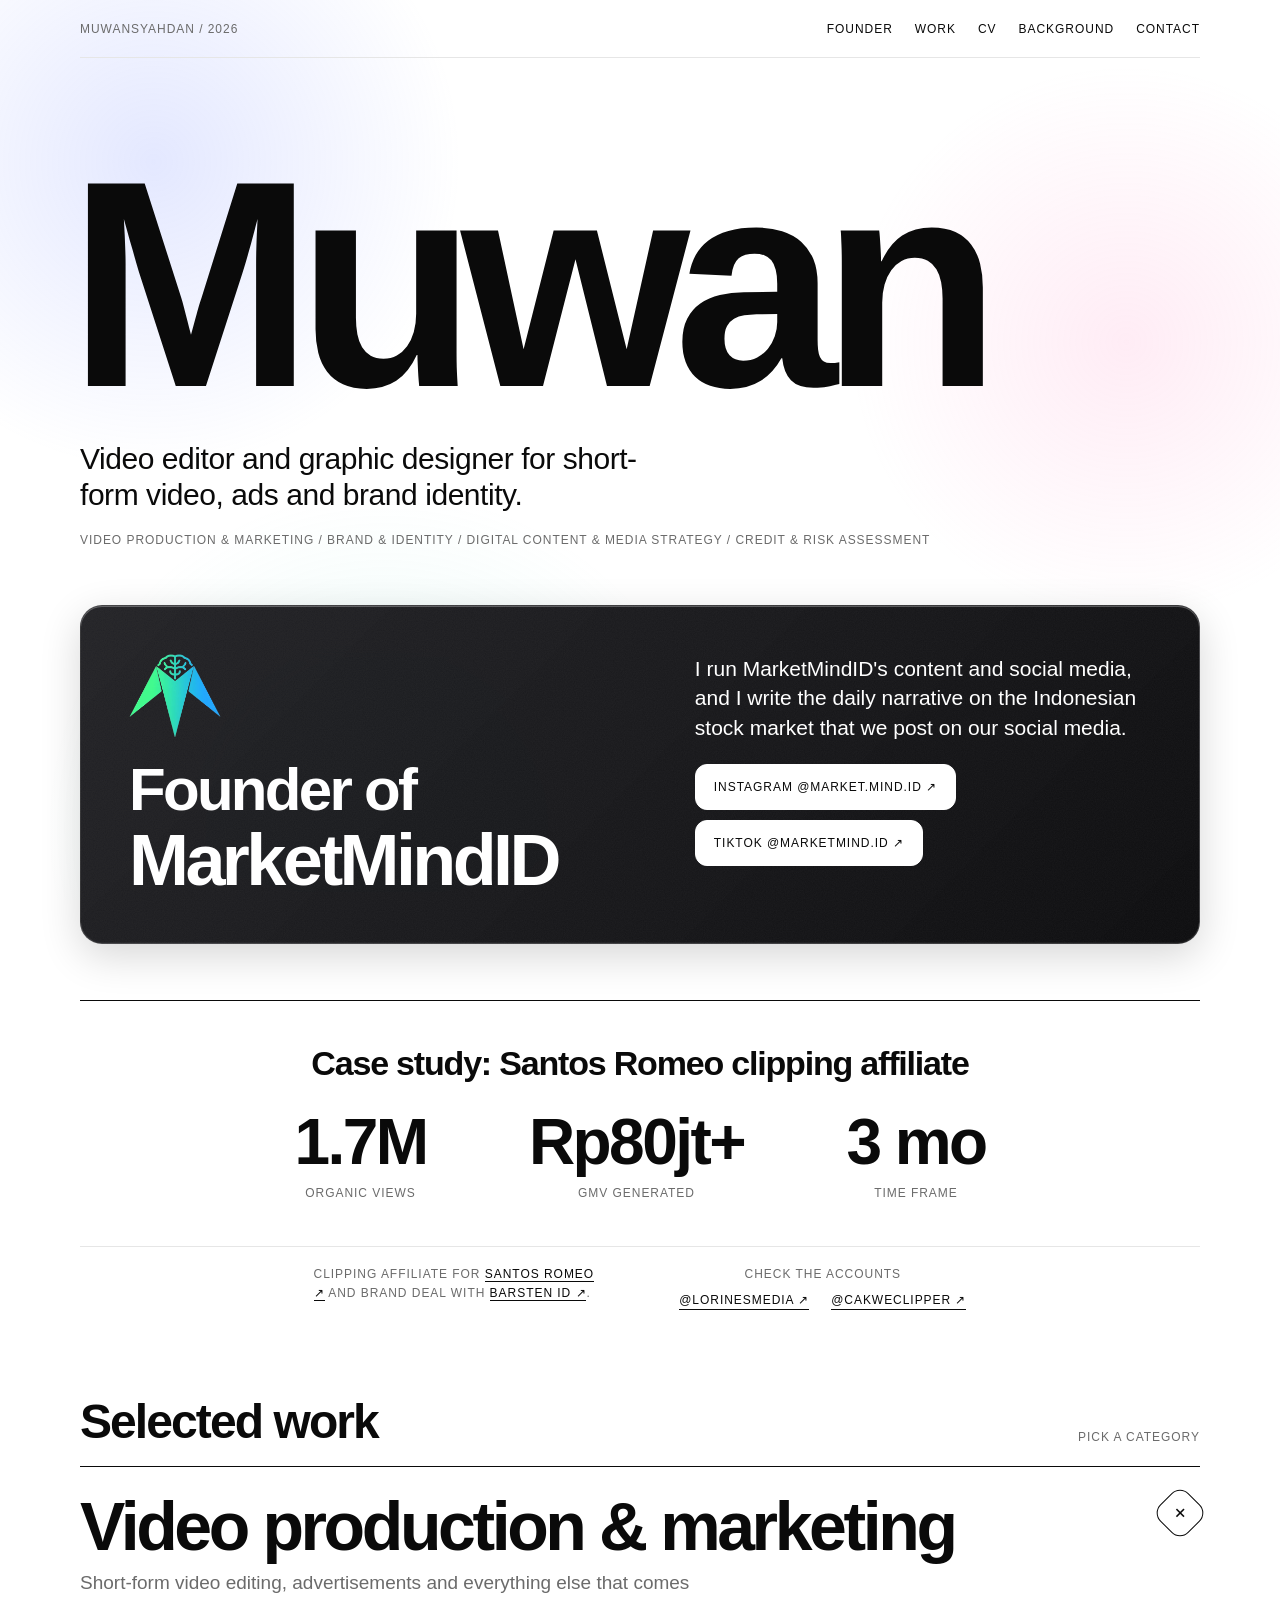
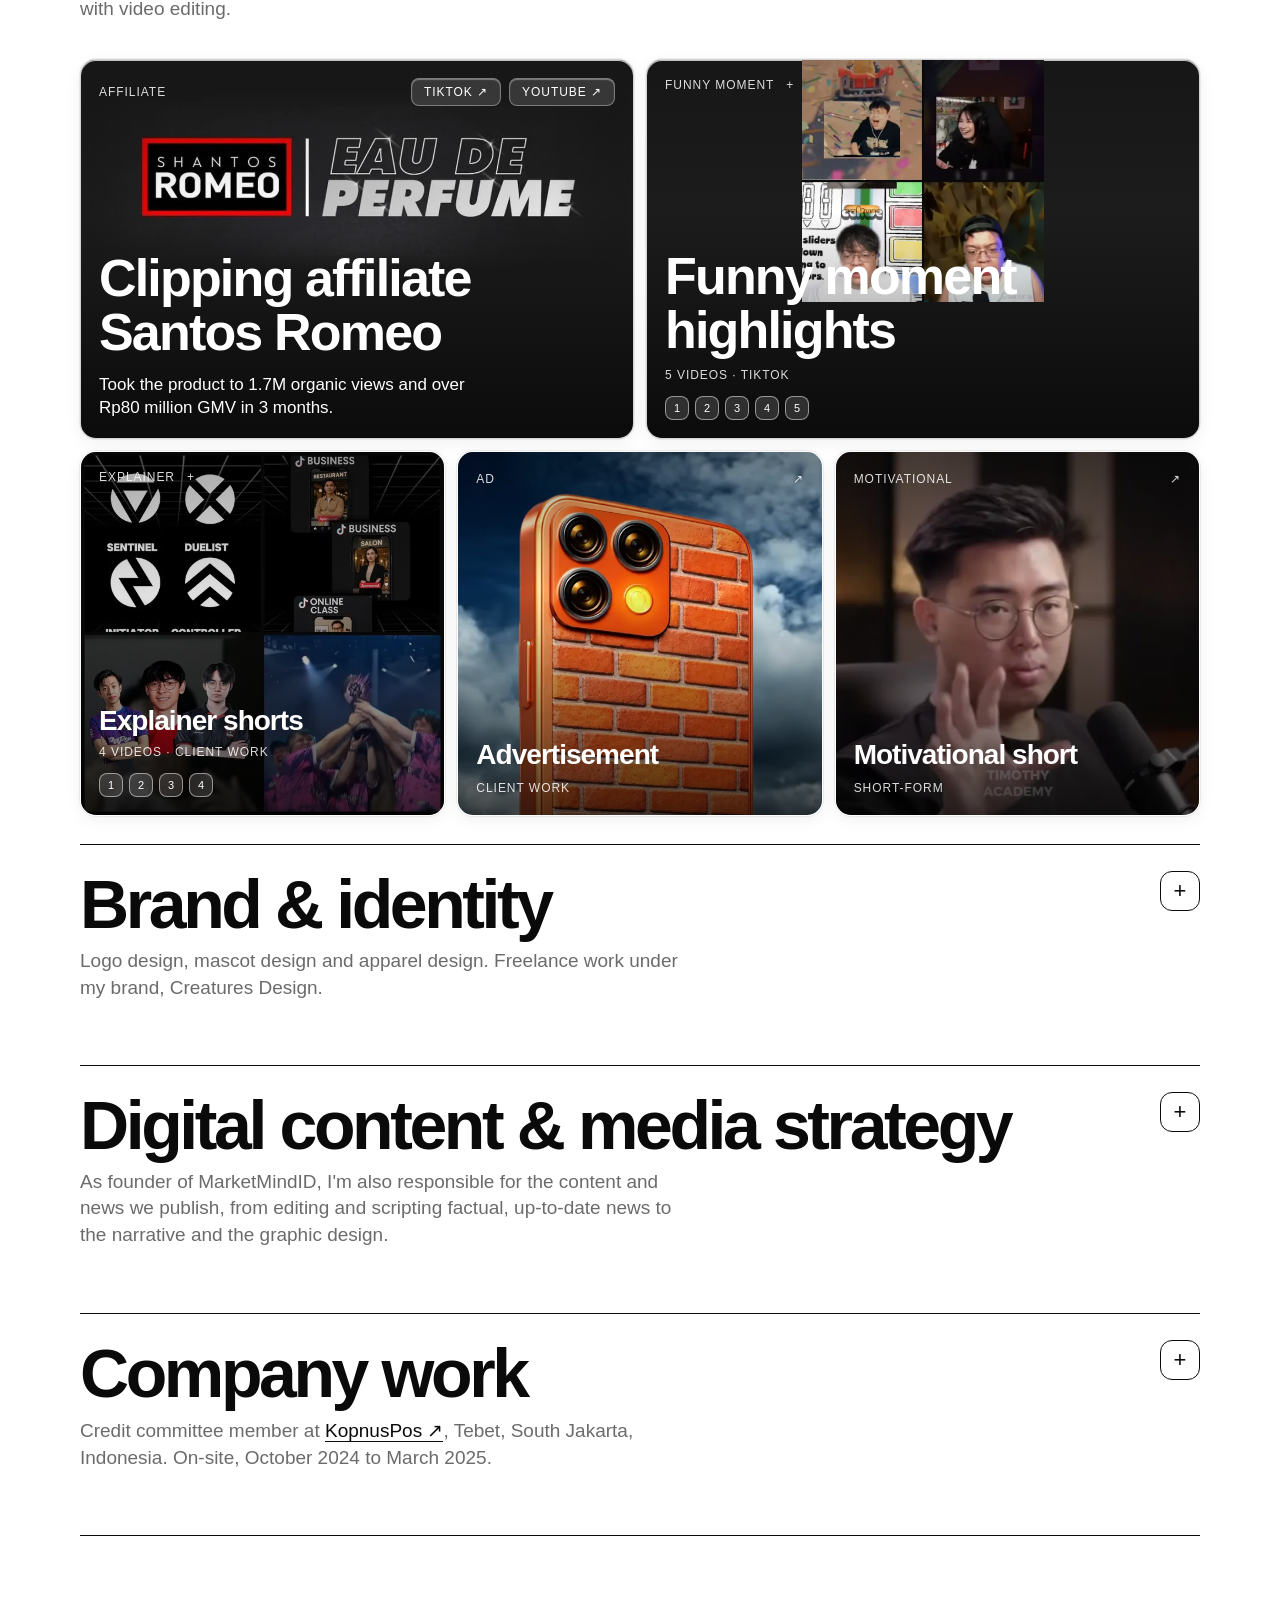
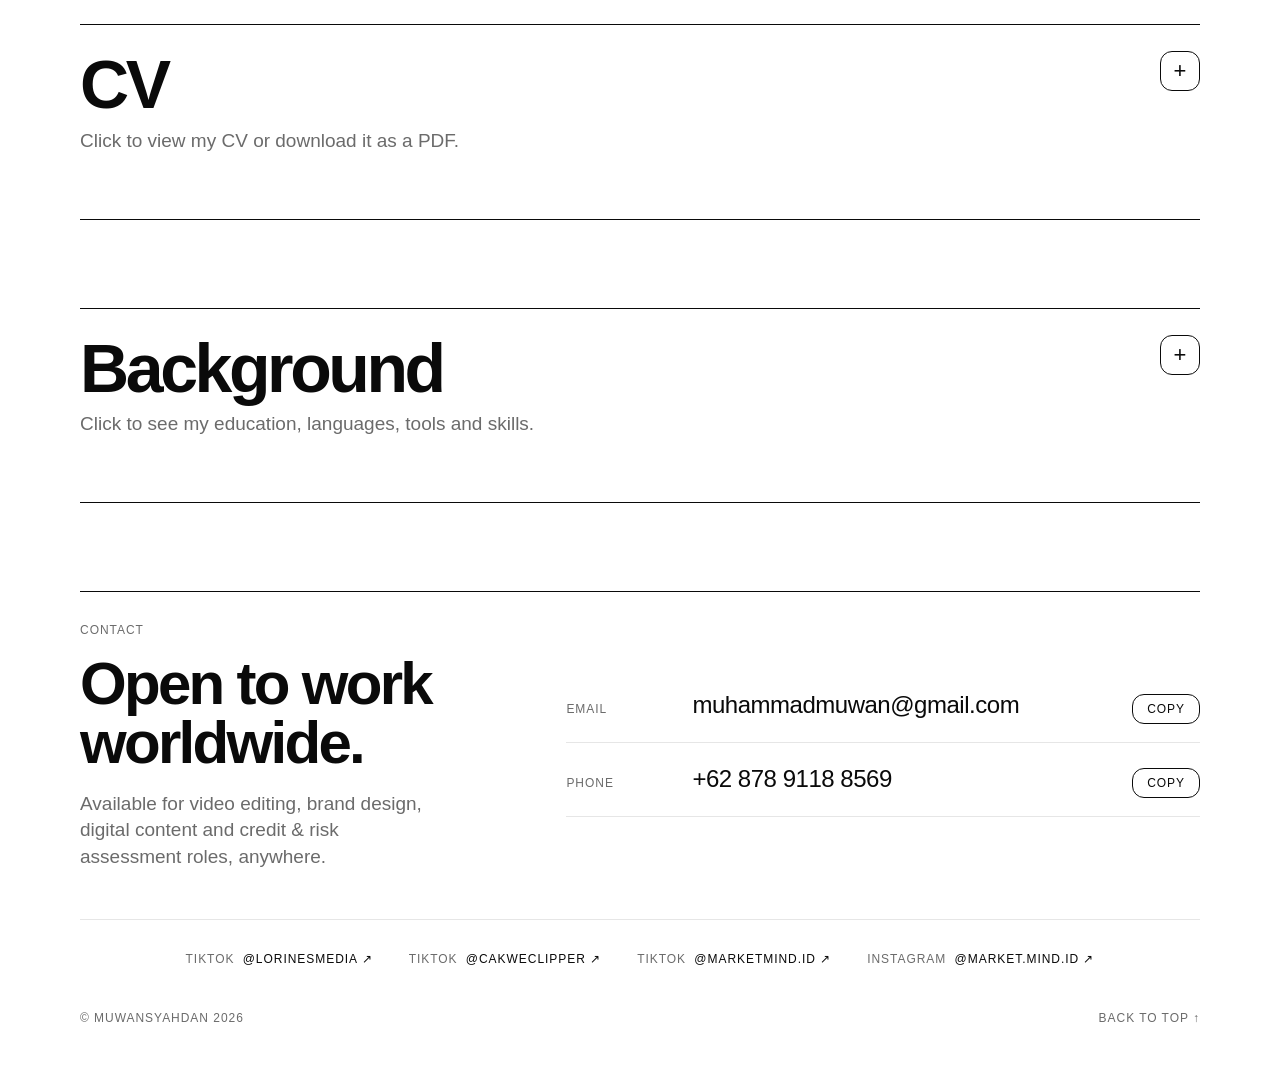
==== index.html @ 1570dfc7 "Rename HTML file to index.html" ====
<!doctype html><html><head><meta charset=utf8><meta name=viewport content="width=device-width,initial-scale=1,viewport-fit=cover"><style>:root{color-scheme:light;box-sizing:border-box;padding-top:env(safe-area-inset-top,0px);padding-bottom:env(safe-area-inset-bottom,0px)}html{scroll-padding-top:env(safe-area-inset-top,0px)}body{margin:0;padding:0;font:14px -apple-system,BlinkMacSystemFont,sans-serif;background:#fff;color:#000}img{max-width:100%}[hidden]:not([hidden=until-found i]){display:none!important}</style></head><body>
<title>Muwan Portfolio</title>
<meta name="claude:viewport-fit-sides" content="cover">
<style>
/* Layout: white page, black MarketMindID band up top, then one tile grid. Grouped work opens into numbered tiles that slide in. Helvetica Neue only. */
:root {
  --bg: #ffffff;
  --ink: #0a0a0a;
  --mute: #6b6b6b;
  --line: #e6e6e6;
  --tile: #f3f3f3;
  --soft: #bdbdbd;
  --font: 'Helvetica Neue', Helvetica, Arial, 'Liberation Sans', sans-serif;
  --ease: cubic-bezier(0.2, 0.7, 0.2, 1);
  color-scheme: light;
}
* { box-sizing: border-box; }
body {
  background: var(--bg);
  color: var(--ink);
  font-family: var(--font);
  font-size: 17px;
  line-height: 1.5;
  padding-block: 20px 56px;
  padding-left: max(16px, env(safe-area-inset-left, 0px));
  padding-right: max(16px, env(safe-area-inset-right, 0px));
}
a { color: inherit; text-decoration: none; }
button { font-family: var(--font); color: inherit; }
:focus-visible { outline: 2px solid currentColor; outline-offset: 3px; }
::selection { background: var(--ink); color: var(--bg); }
.wrap { max-width: 1120px; margin-inline: auto; }

.util {
  font-size: 12px;
  font-weight: 500;
  letter-spacing: 0.08em;
  text-transform: uppercase;
  color: var(--mute);
}

/* top bar */
.bar { display: flex; flex-wrap: wrap; gap: 8px 24px; justify-content: space-between; align-items: baseline; padding-bottom: 18px; border-bottom: 1px solid var(--line); }
.bar nav { display: flex; gap: 22px; flex-wrap: wrap; }
.bar nav a { color: var(--ink); border-bottom: 1px solid transparent; }
.bar nav a:hover { border-bottom-color: var(--ink); }

/* hero */
.hero { padding-block: clamp(40px, 9vw, 96px) 0; }
.hero h1 {
  margin: 0;
  font-weight: 700;
  font-size: clamp(76px, 23vw, 300px);
  line-height: 0.88;
  letter-spacing: -0.055em;
  margin-left: -0.04em;
}
.lede {
  margin: 28px 0 0;
  max-width: 900px;
  font-size: clamp(22px, 2.8vw, 30px);
  line-height: 1.2;
  letter-spacing: -0.015em;
  font-weight: 500;
  text-wrap: balance;
}

.roles { margin: 18px 0 0; max-width: none; }

/* MarketMindID band */
.mm {
  margin-top: clamp(32px, 5vw, 56px);
  background: var(--ink); color: var(--bg);
  padding: clamp(22px, 4vw, 48px);
  display: grid; grid-template-columns: minmax(0, 1.1fr) minmax(0, 1fr); gap: 24px clamp(24px, 5vw, 64px);
  scroll-margin-top: 16px;
}
.mm .util { color: var(--soft); }
.mm .logo { display: block; width: clamp(64px, 9vw, 92px); height: auto; margin-bottom: 22px; }
.mm .role { display: block; font-weight: 700; font-size: clamp(32px, 5vw, 60px); line-height: 1; letter-spacing: -0.045em; }
.mm h2 { margin: 6px 0 0; font-weight: 700; font-size: clamp(36px, 6vw, 72px); line-height: 0.96; letter-spacing: -0.05em; text-wrap: balance; }
.mm p { margin: 0 0 22px; max-width: 48ch; font-size: clamp(18px, 2vw, 21px); line-height: 1.4; }
.links { display: flex; flex-wrap: wrap; gap: 10px; }
.btn {
  display: inline-block; font-size: 12px; font-weight: 500; letter-spacing: 0.08em; text-transform: uppercase;
  background: var(--ink); color: var(--bg); border: 1px solid var(--ink); padding: 13px 18px;
  transition: background-color 0.2s, color 0.2s;
}
.btn:hover { background: var(--bg); color: var(--ink); }
.mm .btn { background: var(--bg); color: var(--ink); border-color: var(--bg); }
.mm .btn:hover { background: transparent; color: var(--bg); }

/* results strip */
.proof { margin-top: clamp(32px, 5vw, 56px); display: flex; flex-wrap: wrap; justify-content: center; gap: 28px clamp(36px, 8vw, 120px); border-top: 1px solid var(--ink); padding-block: clamp(28px, 4vw, 44px); }
.proof > div { min-width: 120px; text-align: center; }
.proof b { display: block; font-weight: 700; font-size: clamp(34px, 6vw, 64px); line-height: 1; letter-spacing: -0.04em; font-variant-numeric: tabular-nums; }
.proof span { display: block; margin-top: 10px; }
.proof-src { display: flex; flex-wrap: wrap; gap: 16px 72px; justify-content: center; align-items: flex-start; text-align: left; margin: 0; padding-top: 18px; border-top: 1px solid var(--line); }
.proof-src a { color: var(--ink); border-bottom: 1px solid var(--ink); }
.proof-src > span:first-child { max-width: 44ch; line-height: 1.6; }
.acc { display: flex; flex-direction: column; align-items: center; gap: 8px; text-align: center; }
.acc-links { display: flex; flex-wrap: wrap; justify-content: center; gap: 8px 22px; }

section { padding-top: clamp(44px, 7vw, 88px); }
.head { display: flex; flex-wrap: wrap; gap: 14px 24px; justify-content: space-between; align-items: end; margin-bottom: 20px; }
.head h2 { margin: 0; font-weight: 700; font-size: clamp(30px, 4.6vw, 48px); line-height: 1; letter-spacing: -0.04em; }
.filters { display: flex; gap: 8px; flex-wrap: wrap; }
.pill {
  font-size: 12px; font-weight: 500; letter-spacing: 0.08em; text-transform: uppercase;
  background: transparent; color: var(--ink); border: 1px solid var(--ink);
  padding: 9px 16px; cursor: pointer; border-radius: 0;
}
.pill:hover { background: var(--tile); }
.pill[aria-pressed="true"] { background: var(--ink); color: var(--bg); }

/* work categories */
.cats { border-top: 1px solid var(--ink); }
.cat { border-bottom: 1px solid var(--ink); }
.cath { margin: 0; }
.cathead {
  display: grid; grid-template-columns: minmax(0, 1fr) auto; gap: 10px 20px; align-items: start;
  width: 100%; text-align: left; background: transparent; border: 0; border-radius: 0; padding: 26px 0; cursor: pointer;
}
.cathead .ct { grid-column: 1; font-weight: 700; font-size: clamp(30px, 5.6vw, 68px); line-height: 0.98; letter-spacing: -0.05em; text-wrap: balance; transition: transform 0.4s var(--ease); }
.cathead:hover .ct { transform: translateX(10px); }
.cathead .cd { grid-column: 1; max-width: 58ch; color: var(--mute); font-size: clamp(16px, 1.8vw, 19px); line-height: 1.4; }
.cathead .ci { grid-column: 2; grid-row: 1; width: 40px; height: 40px; border: 1px solid currentColor; display: grid; place-items: center; font-size: 22px; line-height: 1; transition: transform 0.4s var(--ease), background-color 0.2s, color 0.2s; }
.cathead:hover .ci { background: var(--ink); color: var(--bg); }
.cat.open .ci { transform: rotate(45deg); }
.cathead.tight { padding-bottom: 12px; }
.cdo { margin: 0; padding: 0 64px 26px 0; max-width: 62ch; color: var(--mute); font-size: clamp(16px, 1.8vw, 19px); line-height: 1.4; cursor: pointer; }
.cdo a, .meta a { color: var(--ink); border-bottom: 1px solid var(--ink); }
.catpanel { display: grid; grid-template-rows: 0fr; visibility: hidden; transition: grid-template-rows 0.55s var(--ease), visibility 0s 0.55s; }
.cat.open .catpanel { grid-template-rows: 1fr; visibility: visible; transition: grid-template-rows 0.55s var(--ease), visibility 0s; }
.catinner { overflow: hidden; min-height: 0; padding: 10px 14px 28px; margin-inline: -14px; opacity: 0; transform: translateY(-6px); transition: opacity 0.4s ease, transform 0.55s var(--ease); }
.cat.open .catinner { opacity: 1; transform: none; transition: opacity 0.5s ease 0.08s, transform 0.55s var(--ease); }
@media (prefers-reduced-motion: reduce) { .catinner, .cat.open .catinner { transition: none; transform: none; } }
.duties { display: grid; grid-template-columns: repeat(4, minmax(0, 1fr)); gap: 12px; margin-bottom: 20px; }
.duty { background: var(--tile); padding: 18px; min-height: 170px; display: flex; flex-direction: column; justify-content: space-between; gap: 20px; }
.duties.three { grid-template-columns: repeat(3, minmax(0, 1fr)); }
.duties.three .duty { min-height: 210px; }
.duty .dd { margin: 10px 0 0; font-size: 15px; line-height: 1.4; color: var(--mute); }
.meta { display: flex; flex-wrap: wrap; gap: 8px 28px; margin: 4px 0 16px; }
.meta span:first-child { color: var(--ink); }
.duty .t { font-weight: 700; font-size: clamp(20px, 2.3vw, 28px); line-height: 1.05; letter-spacing: -0.035em; overflow-wrap: anywhere; }

/* tile grid */
.grid { list-style: none; margin: 0; padding: 0; display: grid; grid-template-columns: repeat(3, minmax(0, 1fr)); gap: 12px; }
.grid > li { min-width: 0; }
.feat { grid-column: 1 / -1; }
.group.open { grid-column: 1 / -1; margin-block: clamp(20px, 3.4vw, 44px); }
.tile {
  display: flex; flex-direction: column; justify-content: space-between; gap: 24px;
  width: 100%; height: 100%; aspect-ratio: 1 / 1;
  background: var(--tile); color: var(--ink);
  border: 0; border-radius: 0; padding: 18px; text-align: left; cursor: pointer;
  transition: background-color 0.2s, color 0.2s;
}
.tile:hover, .tile:focus-visible { background: var(--ink); color: var(--bg); }
.tile:hover .util, .tile:focus-visible .util { color: var(--soft); }
.tile .top { display: flex; justify-content: space-between; gap: 12px; align-items: baseline; }
.tile .t { display: block; margin: 0; font-weight: 700; font-size: clamp(20px, 2.3vw, 28px); line-height: 1.05; letter-spacing: -0.035em; overflow-wrap: anywhere; }
.tile .sub { margin: 10px 0 0; }
.badge { display: inline-block; margin-top: 12px; font-size: 11px; font-weight: 500; letter-spacing: 0.08em; text-transform: uppercase; border: 1px solid currentColor; padding: 3px 8px; }
.feat .tile { aspect-ratio: auto; min-height: 260px; }
/* affiliate banner: zoomed out, sits in the upper area so it clears the title */
/* placeholder tile: not a link yet */
.tile.soon, .tile.soon:hover, .tile.soon:focus-visible { cursor: default; background: var(--tile); color: var(--ink); }
.tile.soon:hover .util { color: var(--mute); }
.tile.soon .badge { border-style: dashed; }
.feat .tile.has-thumb { background: #1c1c1c; min-height: clamp(300px, 34vw, 380px); }
.feat .tile.has-thumb .thumb {
  inset: 0 0 auto 0; height: 64%; object-fit: contain; object-position: center;
}
/* watch-on choice (TikTok / YouTube) */
.feat .tile.choice { cursor: default; }
.choice .watch { display: flex; gap: 8px; }
.choice .watch a {
  color: #fff; padding: 6px 12px; border-radius: 8px; line-height: 1.2;
  background: rgba(255, 255, 255, 0.14);
  -webkit-backdrop-filter: blur(12px) saturate(160%); backdrop-filter: blur(12px) saturate(160%);
  border: 1px solid rgba(255, 255, 255, 0.34);
  box-shadow: inset 0 1px 1px rgba(255, 255, 255, 0.35);
  transition: background-color 0.2s, border-color 0.2s;
}
.choice .watch a:hover, .choice .watch a:focus-visible { background: rgba(255, 255, 255, 0.3); border-color: rgba(255, 255, 255, 0.7); }
.feat .tile.has-thumb::before { background: linear-gradient(180deg, rgba(0, 0, 0, 0.2) 0%, rgba(0, 0, 0, 0) 40%, rgba(0, 0, 0, 0.6) 100%); }
.feat .t { font-size: clamp(28px, 4.2vw, 52px); }
.feat .stat { margin: 14px 0 0; max-width: 44ch; font-size: 17px; line-height: 1.35; }
.pips { display: flex; gap: 6px; margin-top: 14px; }
.pips i { font-style: normal; font-size: 11px; font-weight: 500; width: 24px; height: 24px; display: grid; place-items: center; border: 1px solid currentColor; }

/* opened group */
.gpanel { border-top: 1px solid var(--ink); padding-top: clamp(18px, 2.4vw, 26px); padding-bottom: clamp(6px, 1.2vw, 14px); }
.ghead { display: flex; justify-content: space-between; align-items: baseline; gap: 12px; margin-bottom: clamp(16px, 2vw, 24px); }
.ghead h3 { margin: 0; font-weight: 700; font-size: clamp(24px, 3.2vw, 38px); letter-spacing: -0.04em; line-height: 1; }
.subgrid { display: grid; grid-template-columns: repeat(4, minmax(0, 1fr)); gap: clamp(12px, 1.6vw, 18px); }
.subgrid .tile { aspect-ratio: 4 / 5; }
.subgrid .tile .t { font-size: clamp(56px, 8vw, 104px); letter-spacing: -0.06em; line-height: 0.9; }
.group.open .subgrid .tile { animation: slide 0.6s var(--ease) backwards; animation-delay: calc(var(--i) * 80ms); }
@keyframes slide {
  from { opacity: 0; transform: translateX(36px); }
  to { opacity: 1; transform: none; }
}

/* background */
.bg3 { display: grid; grid-template-columns: repeat(3, minmax(0, 1fr)); gap: 32px 40px; }
.bgcol { padding-top: 4px; min-width: 0; }
.bgcol .big { margin: 14px 0 0; font-weight: 700; font-size: clamp(22px, 2.4vw, 30px); line-height: 1.1; letter-spacing: -0.03em; }
.bgcol .big a { border-bottom: 1px solid var(--ink); }
.bgcol p { margin: 10px 0 0; }
.bgcol .mute { color: var(--mute); }
.rows { list-style: none; margin: 10px 0 0; padding: 0; }
.rows li { display: flex; justify-content: space-between; align-items: baseline; gap: 16px; padding: 14px 0; border-bottom: 1px solid var(--line); }
.rows li > span:first-child { font-weight: 700; font-size: 20px; letter-spacing: -0.02em; }
.rows .lvl { text-align: right; min-width: 0; }
.rows .lvl small { display: block; color: var(--mute); font-size: 14px; }
.tools li { display: block; }
.tools li p { margin: 4px 0 0; color: var(--mute); font-size: 15px; line-height: 1.4; }

/* contact */
.contact { display: grid; grid-template-columns: repeat(auto-fit, minmax(260px, 1fr)); border-top: 1px solid var(--ink); }
.contact > div { padding: 20px 16px 20px 0; min-width: 0; border-bottom: 1px solid var(--line); }
.contact p { margin: 8px 0 12px; font-size: clamp(20px, 2.6vw, 28px); letter-spacing: -0.025em; overflow-wrap: anywhere; user-select: all; }
.profiles { margin-top: 20px; }
footer { margin-top: 36px; display: flex; flex-wrap: wrap; gap: 8px 24px; justify-content: space-between; }

/* contact rows */
.cwrap { display: grid; grid-template-columns: minmax(0, 1fr) minmax(0, 1.5fr); gap: 32px 64px; align-items: center; border-top: 1px solid var(--ink); padding-top: 24px; }
.cintro h2 { margin: 14px 0 0; font-weight: 700; font-size: clamp(34px, 5vw, 60px); line-height: 0.98; letter-spacing: -0.045em; text-wrap: balance; }
.cintro p { margin: 18px 0 0; max-width: 34ch; color: var(--mute); font-size: 19px; line-height: 1.4; }
.crow { display: grid; grid-template-columns: 110px minmax(0, 1fr) auto; gap: 16px; align-items: baseline; padding: 18px 0; border-bottom: 1px solid var(--line); transition: transform 0.35s var(--ease); }
.crow:first-child { padding-top: 18px; }
.crow.link:hover { transform: translateX(8px); }
.crow .cval { font-size: clamp(18px, 2vw, 24px); letter-spacing: -0.02em; overflow-wrap: anywhere; min-width: 0; }
.crow .cval em { font-style: normal; font-size: 12px; font-weight: 500; letter-spacing: 0.08em; text-transform: uppercase; color: var(--mute); margin-left: 10px; white-space: nowrap; }
.crow .arr { font-size: 18px; }
.crow .pill { padding: 7px 14px; }

.social { display: flex; flex-wrap: wrap; justify-content: center; gap: 14px 36px; margin-top: 48px; padding-top: 26px; border-top: 1px solid var(--line); }
.social a { font-size: 12px; font-weight: 500; letter-spacing: 0.08em; text-transform: uppercase; color: var(--ink); padding: 4px 0; border-bottom: 1px solid transparent; transition: border-color 0.2s; }
.social a span { color: var(--mute); margin-right: 4px; }
.social a:hover { border-bottom-color: var(--ink); }

/* cursor label (desktop pointers only) */
.cursor {
  position: fixed; left: 0; top: 0; z-index: 20; pointer-events: none;
  font-size: 12px; font-weight: 500; letter-spacing: 0.08em; text-transform: uppercase;
  background: var(--bg); color: var(--ink); border: 1px solid var(--ink); padding: 6px 10px;
  opacity: 0; transform: translate(-100px, -100px); transition: opacity 0.12s;
}
.cursor.on { opacity: 1; }
@media (hover: none), (pointer: coarse) { .cursor { display: none; } }

.featrow { display: grid; grid-template-columns: repeat(2, minmax(0, 1fr)); gap: 12px; align-items: stretch; }
@media (max-width: 720px) { .featrow { grid-template-columns: minmax(0, 1fr); } }
.featrow .group.open { grid-column: 1 / -1; margin-block: clamp(12px, 2vw, 24px) 0; }
.featrow:has(.group.open) > .tile { grid-column: 1 / -1; }
#p-funny .subgrid { grid-template-columns: repeat(5, minmax(0, 1fr)); }
#p-funny .subgrid .tile .t { font-size: clamp(44px, 6vw, 80px); }
@media (max-width: 860px) { #p-funny .subgrid { grid-template-columns: repeat(2, minmax(0, 1fr)); } #p-funny .subgrid .tile:last-child { grid-column: 1 / -1; aspect-ratio: auto; min-height: 140px; } }
#p-funny .subgrid .tile { aspect-ratio: 1 / 1; min-height: 0; }
#p-funny .subgrid .tile .thumb { object-position: 50% 72%; transform: scale(1.35); transform-origin: 50% 72%; }
#p-funny .subgrid .tile.has-thumb:hover .thumb { transform: scale(1.42); }
#p-funny .subgrid .tile:nth-child(3) .thumb { object-position: 50% 50%; transform: scale(1.15); transform-origin: 50% 50%; }
#p-funny .subgrid .tile.has-thumb:nth-child(3):hover .thumb { transform: scale(1.22); }
.skills { margin-top: clamp(28px, 4vw, 44px); padding-top: clamp(20px, 3vw, 28px); border-top: 1px solid var(--line); }
.skillgrid { display: grid; grid-template-columns: repeat(2, minmax(0, 1fr)); gap: 24px 40px; margin-top: 16px; }
@media (max-width: 860px) { .skillgrid { grid-template-columns: minmax(0, 1fr); } }
.proof-h { flex: 0 0 100%; margin: 0; text-align: center; font-weight: 700; font-size: clamp(22px, 3vw, 34px); line-height: 1.1; letter-spacing: -0.035em; text-wrap: balance; }

/* liquid glass */
body::before {
  content: ""; position: fixed; inset: 0; z-index: -1; pointer-events: none;
  background:
    radial-gradient(40vmax 40vmax at 12% 18%, rgba(130, 150, 255, 0.22), transparent 60%),
    radial-gradient(36vmax 36vmax at 88% 38%, rgba(255, 150, 200, 0.18), transparent 60%),
    radial-gradient(44vmax 44vmax at 30% 92%, rgba(120, 225, 205, 0.18), transparent 60%);
}
.tile, .duty {
  border-radius: 16px;
  background: linear-gradient(135deg, rgba(255, 255, 255, 0.78), rgba(232, 232, 240, 0.42));
  border: 1px solid rgba(255, 255, 255, 0.8);
  -webkit-backdrop-filter: blur(16px) saturate(1.6);
  backdrop-filter: blur(16px) saturate(1.6);
  box-shadow: 0 0 0 1px rgba(0, 0, 0, 0.06), inset 0 1px 0 rgba(255, 255, 255, 0.95), 0 4px 16px rgba(0, 0, 0, 0.06);
}
.tile:hover, .tile:focus-visible { border-color: rgba(255, 255, 255, 0.18); }
@supports not ((backdrop-filter: blur(1px)) or (-webkit-backdrop-filter: blur(1px))) {
  .tile, .duty { background: var(--tile); }
}
.mm { border-radius: 22px; }
.btn, .pill { border-radius: 12px; }
.badge, .pips i { border-radius: 8px; }
.cathead .ci { border-radius: 12px; }
.cursor { border-radius: 10px; }

/* tools chips */
.tgroups { display: grid; gap: 20px; margin-top: 14px; }
.tl { display: block; margin-bottom: 8px; }
.chips { list-style: none; margin: 0; padding: 0; display: flex; flex-wrap: wrap; gap: 8px; }
.chips li {
  font-size: 15px; font-weight: 500; letter-spacing: -0.01em; line-height: 1.2;
  padding: 8px 14px; border-radius: 999px;
  background: linear-gradient(135deg, rgba(255, 255, 255, 0.78), rgba(232, 232, 240, 0.42));
  border: 1px solid rgba(255, 255, 255, 0.8);
  -webkit-backdrop-filter: blur(10px); backdrop-filter: blur(10px);
  box-shadow: 0 0 0 1px rgba(0, 0, 0, 0.06), inset 0 1px 0 rgba(255, 255, 255, 0.95);
}

.chips li { display: inline-flex; align-items: center; }
.chips li svg { width: 22px; height: 15px; border-radius: 3px; margin-right: 8px; flex: none; box-shadow: 0 0 0 1px rgba(0, 0, 0, 0.14); }
.chips li em { font-style: normal; font-size: 13px; color: var(--mute); margin-left: 8px; }
.bgcol p.small { font-size: 14px; }

/* frosted dark band + bouncy hover */
:root { --grain: url("data:image/svg+xml;utf8,<svg xmlns='http://www.w3.org/2000/svg' width='140' height='140'><filter id='n'><feTurbulence type='fractalNoise' baseFrequency='.9' numOctaves='2' stitchTiles='stitch'/><feColorMatrix values='0 0 0 0 1 0 0 0 0 1 0 0 0 0 1 0 0 0 .55 0'/></filter><rect width='100%25' height='100%25' filter='url(%23n)' opacity='.07'/></svg>"); }
.mm {
  background: var(--grain), linear-gradient(135deg, rgba(20, 20, 24, 0.94), rgba(4, 4, 6, 0.97));
  border: 1px solid rgba(255, 255, 255, 0.16);
  -webkit-backdrop-filter: blur(22px) saturate(1.8);
  backdrop-filter: blur(22px) saturate(1.8);
  box-shadow: inset 0 1px 0 rgba(255, 255, 255, 0.28), inset 0 -1px 0 rgba(255, 255, 255, 0.04), 0 12px 40px rgba(0, 0, 0, 0.16);
}
@supports not ((backdrop-filter: blur(1px)) or (-webkit-backdrop-filter: blur(1px))) {
  .mm { background: var(--ink); }
}
@media (hover: hover) and (pointer: fine) {
  .tile, .duty, .mm, .chips li { transition: transform 0.6s cubic-bezier(0.34, 1.56, 0.64, 1), background-color 0.2s, color 0.2s, box-shadow 0.3s; }
  .tile:hover, .duty:hover, .chips li:hover { transform: translateY(-3px) scale(1.025); }
  .feat .tile:hover, .mm:hover { transform: scale(1.01); }
  .tile:hover {
    background: radial-gradient(220px circle at var(--mx, 50%) var(--my, 50%), rgba(255, 255, 255, 0.22), transparent 65%), var(--ink);
    box-shadow: 0 0 0 1px rgba(255, 255, 255, 0.1), inset 0 1px 0 rgba(255, 255, 255, 0.25), 0 14px 32px rgba(0, 0, 0, 0.22);
  }
  .duty:hover, .chips li:hover {
    background: radial-gradient(200px circle at var(--mx, 50%) var(--my, 50%), rgba(255, 255, 255, 0.95), transparent 65%), linear-gradient(135deg, rgba(255, 255, 255, 0.78), rgba(232, 232, 240, 0.42));
    box-shadow: 0 0 0 1px rgba(0, 0, 0, 0.06), inset 0 1px 0 rgba(255, 255, 255, 0.95), 0 12px 28px rgba(0, 0, 0, 0.1);
  }
  .mm:hover {
    background: radial-gradient(300px circle at var(--mx, 50%) var(--my, 50%), rgba(255, 255, 255, 0.13), transparent 65%), var(--grain), linear-gradient(135deg, rgba(20, 20, 24, 0.94), rgba(4, 4, 6, 0.97));
  }
}
.tile:active, .chips li:active { transform: scale(0.97); }
@media (prefers-reduced-motion: reduce) {
  .tile, .duty, .mm, .chips li { transition: none; transform: none !important; }
}

/* thumbnails */
.tile.has-thumb { position: relative; overflow: hidden; color: #fff; }
.tile.has-thumb .thumb { position: absolute; inset: 0; width: 100%; height: 100%; object-fit: cover; transition: transform 0.7s cubic-bezier(0.2, 0.7, 0.2, 1); }
.tile.has-thumb::before { content: ""; position: absolute; inset: 0; z-index: 1; background: linear-gradient(180deg, rgba(0, 0, 0, 0.38) 0%, rgba(0, 0, 0, 0) 38%, rgba(0, 0, 0, 0.7) 100%); }
.tile.has-thumb > span { position: relative; z-index: 2; }
.tile.has-thumb .util { color: rgba(255, 255, 255, 0.85); }
.tile.has-thumb:hover .thumb { transform: scale(1.06); }

.gtile.has-thumb::before { background: linear-gradient(180deg, rgba(0, 0, 0, 0.35) 0%, rgba(0, 0, 0, 0.12) 40%, rgba(0, 0, 0, 0.78) 100%); }
.gtile.has-thumb[aria-controls="p-logo"]::before { background: linear-gradient(180deg, rgba(0, 0, 0, 0.12) 0%, rgba(0, 0, 0, 0) 22%, rgba(0, 0, 0, 0) 55%, rgba(0, 0, 0, 0.35) 100%); }
.gtile.has-thumb .pips i { background: rgba(255, 255, 255, 0.14); -webkit-backdrop-filter: blur(8px); backdrop-filter: blur(8px); border-color: rgba(255, 255, 255, 0.5); }
.subgrid .tile.has-thumb { justify-content: flex-start; }
.subgrid .tile.has-thumb .t, .subgrid .tile.has-thumb .sub { display: none; }
.subgrid .tile.has-thumb .top > span:first-child, .tile.has-thumb .badge {
  padding: 4px 9px; border-radius: 8px; background: rgba(0, 0, 0, 0.42);
  -webkit-backdrop-filter: blur(10px); backdrop-filter: blur(10px);
  border: 1px solid rgba(255, 255, 255, 0.22);
}
.subgrid .tile.has-thumb .top { justify-content: flex-start; align-items: center; gap: 8px; flex-wrap: wrap; }
.subgrid .tile.has-thumb .top .arr { margin-left: auto; }
/* red liquid-glass badge */
.subgrid .tile.has-thumb .top .badge {
  margin: 0; padding: 4px 10px; border-radius: 8px; color: #fff; font-weight: 600;
  background: linear-gradient(135deg, rgba(255, 70, 70, 0.62) 0%, rgba(200, 10, 30, 0.42) 55%, rgba(255, 110, 110, 0.5) 100%);
  -webkit-backdrop-filter: blur(14px) saturate(180%); backdrop-filter: blur(14px) saturate(180%);
  border: 1px solid rgba(255, 190, 190, 0.55);
  box-shadow: inset 0 1px 1px rgba(255, 255, 255, 0.65), inset 0 -6px 12px rgba(120, 0, 10, 0.28), 0 4px 14px rgba(220, 20, 40, 0.38);
  text-shadow: 0 1px 2px rgba(90, 0, 10, 0.45);
}
.subgrid .tile.has-thumb::before { background: linear-gradient(180deg, rgba(0, 0, 0, 0.45) 0%, rgba(0, 0, 0, 0) 30%); }

/* background pop */
.cat.open .bgcol { animation: pop 0.55s var(--ease) backwards; }
.cat.open .bgcol:nth-child(2) { animation-delay: 80ms; }
.cat.open .bgcol:nth-child(3) { animation-delay: 160ms; }
@keyframes pop {
  from { opacity: 0; transform: translateY(18px) scale(0.96); }
  to { opacity: 1; transform: none; }
}

/* narrow phones: keep collage tiles clean, title only */
@media (max-width: 560px) {
  .gtile.has-thumb .sub, .gtile.has-thumb .pips { display: none; }
  .gtile.has-thumb .t { font-size: 18px; }
}
@media (max-width: 860px) {
  .grid, .subgrid, .duties { grid-template-columns: repeat(2, minmax(0, 1fr)); }
  .bg3, .cwrap, .duties.three { grid-template-columns: minmax(0, 1fr); }
  .crow { grid-template-columns: 84px minmax(0, 1fr) auto; }
  .grid > li:last-child { grid-column: span 2; }
  .mm { grid-template-columns: minmax(0, 1fr); }
}
@media (max-width: 480px) {
  body { font-size: 16px; }
  .grid { gap: 8px; }
  .subgrid { gap: 10px; }
  .tile { padding: 14px; gap: 16px; }
  .feat .tile { min-height: 220px; }
  .proof-src { flex-direction: column; align-items: flex-start; }
  .acc { align-items: flex-start; }
  .acc-links { justify-content: flex-start; }
}
@media (prefers-reduced-motion: reduce) {
  .tile, .btn, .cursor, .catpanel, .ct, .ci { transition: none; }
  .group.open .subgrid .tile, .cat.open .bgcol { animation: none; }
}
/* CV */
.cvbox{margin-top:20px;display:grid;gap:14px}
.cvimg{display:block;width:100%;height:auto;border:1px solid var(--ink);background:var(--tile)}
.cvfb{display:none;color:var(--mute);margin:0}
.cvact{display:flex;flex-wrap:wrap;gap:10px;align-items:center}
.cvact .btn{cursor:pointer;font-family:var(--font)}
.cvnote{color:var(--mute)}
</style>

<div class="wrap">
  <div class="bar util">
    <span>Muwansyahdan / 2026</span>
    <nav aria-label="Sections">
      <a href="#marketmind">Founder</a>
      <a href="#work">Work</a>
      <a href="#cv">CV</a>
      <a href="#background">Background</a>
      <a href="#contact">Contact</a>
    </nav>
  </div>

  <div class="hero">
    <div class="hero-top">
    <div class="who">
    <h1>Muwan</h1>
    <p class="lede">Video editor and graphic designer for short-form video, ads and brand identity.</p>
    <p class="util roles">Video production &amp; marketing / Brand &amp; identity / Digital content &amp; media strategy / Credit &amp; risk assessment</p>

    </div>
    <div class="mm" id="marketmind">
      <div>
        <img class="logo" src="[data-uri]" alt="MarketMindID logo">
        <span class="role">Founder of</span>
        <h2>MarketMindID</h2>
      </div>
      <div>
        <p>I run MarketMindID's content and social media, and I write the daily narrative on the Indonesian stock market that we post on our social media.</p>
        <div class="links">
          <a class="btn" href="https://www.instagram.com/market.mind.id" target="_blank" rel="noopener">Instagram @market.mind.id ↗</a>
          <a class="btn" href="https://www.tiktok.com/@marketmind.id" target="_blank" rel="noopener">TikTok @marketmind.id ↗</a>
        </div>
      </div>
    </div>

    </div>

    <div class="proofrow">
    <div class="proof" role="group" aria-label="Results from the Santos Romeo clipping affiliate">
      <h2 class="proof-h">Case study: Santos Romeo clipping affiliate</h2>
      <div><b>1.7M</b><span class="util">Organic views</span></div>
      <div><b>Rp80jt+</b><span class="util">GMV generated</span></div>
      <div><b>3 mo</b><span class="util">Time frame</span></div>
    </div>
    <p class="proof-src util">
      <span>Clipping affiliate for <a href="https://tk.tokopedia.com/ZSgn31LMb/" target="_blank" rel="noopener">Santos Romeo ↗</a> and brand deal with <a href="https://tk.tokopedia.com/ZSgn3Mr6e/" target="_blank" rel="noopener">Barsten ID ↗</a>.</span>
      <span class="acc">
        <span class="acc-label">Check the accounts</span>
        <span class="acc-links">
          <a href="https://www.tiktok.com/@lorinesmedia" target="_blank" rel="noopener">@lorinesmedia ↗</a>
          <a href="https://www.tiktok.com/@cakweclipper" target="_blank" rel="noopener">@cakweclipper ↗</a>
        </span>
      </span>
    </p>
    </div>
  </div>

  <section id="work" aria-labelledby="work-h">
    <div class="head">
      <h2 id="work-h">Selected work</h2>
      <span class="util">Pick a category</span>
    </div>

    <div class="cats" id="cats">
    <div class="cat open" id="cat-video">
      <h3 class="cath"><button class="cathead" type="button" aria-expanded="true" aria-controls="cp-video">
        <span class="ct">Video production &amp; marketing</span>
        <span class="ci" aria-hidden="true">+</span>
        <span class="cd">Short-form video editing, advertisements and everything else that comes with video editing.</span>
      </button></h3>
      <div class="catpanel" id="cp-video"><div class="catinner">
    <ul class="grid">
      <li class="feat" data-kind="video">
      <div class="featrow">
        <div class="tile has-thumb choice"><img class="thumb" src="[data-uri]" alt="Shantos Romeo Eau de Perfume branding banner" loading="lazy">
          <span class="top util"><span>Affiliate</span><span class="watch"><a href="https://vt.tiktok.com/ZSgprGAYc/" target="_blank" rel="noopener" aria-label="Watch on TikTok">TikTok ↗</a><a href="https://www.youtube.com/shorts/J4K0jMsheWo" target="_blank" rel="noopener" aria-label="Watch on YouTube">YouTube ↗</a></span></span>
          <span>
            <span class="t">Clipping affiliate Santos Romeo</span>
            <p class="stat">Took the product to 1.7M organic views and over Rp80&nbsp;million&nbsp;GMV in 3&nbsp;months.</p>
          </span>
        </div>
        <div class="group" data-kind="video">
          <button class="tile gtile has-thumb" type="button" aria-expanded="false" aria-controls="p-funny" data-label="Open"><img class="thumb" src="[data-uri]" alt="" loading="lazy">
            <span class="top util"><span>Funny moment</span><span>+</span></span>
            <span>
              <span class="t">Funny moment highlights</span>
              <p class="sub util">5 videos · TikTok</p>
              <span class="pips" aria-hidden="true"><i>1</i><i>2</i><i>3</i><i>4</i><i>5</i></span>
            </span>
          </button>
          <div class="gpanel" id="p-funny" hidden>
            <div class="ghead"><h3>Funny moment highlights</h3><button class="pill gclose" type="button">Close</button></div>
            <div class="subgrid">
              <a class="tile has-thumb" style="--i:0" href="https://vt.tiktok.com/ZSgW6R5xn/" target="_blank" rel="noopener" data-label="Watch"><img class="thumb" src="[data-uri]" alt="Funny moment 1: a gamer laughing out loud over a kart race where the winner is crowned No. 1" loading="lazy">
                <span class="top util"><span>Funny moment</span><span class="badge">Top pick</span><span class="arr">↗</span></span>
                <span><p class="sub util">TikTok</p></span>
              </a>
              <a class="tile has-thumb" style="--i:1" href="https://vt.tiktok.com/ZSgW61skM/" target="_blank" rel="noopener" data-label="Watch"><img class="thumb" src="[data-uri]" alt="Funny moment 2: a streamer in headphones laughing during a horror game clip" loading="lazy">
                <span class="top util"><span>Funny moment</span><span class="arr">↗</span></span>
                <span><p class="sub util">TikTok</p></span>
              </a>
              <a class="tile has-thumb" style="--i:2" href="https://vt.tiktok.com/ZSgW66EJK/" target="_blank" rel="noopener" data-label="Watch"><img class="thumb" src="[data-uri]" alt="Funny moment 3: a split-screen meme with two captioned clips, one man in a black mask and one in glasses outdoors" loading="lazy">
                <span class="top util"><span>Funny moment</span><span class="arr">↗</span></span>
                <span><p class="sub util">TikTok</p></span>
              </a>
              <a class="tile has-thumb" style="--i:3" href="https://vt.tiktok.com/ZSgW66e2g/" target="_blank" rel="noopener" data-label="Watch"><img class="thumb" src="[data-uri]" alt="Funny moment 4: a creator in glasses with a thumbs-up cat meme overlaid on a game clip" loading="lazy">
                <span class="top util"><span>Funny moment</span><span class="arr">↗</span></span>
                <span><p class="sub util">TikTok</p></span>
              </a>
              <a class="tile has-thumb" style="--i:4" href="https://vt.tiktok.com/ZSgWj7Afy/" target="_blank" rel="noopener" data-label="Watch"><img class="thumb" src="[data-uri]" alt="Funny moment 5: a streamer in a backwards cap and white tank top over a game clip with the caption Nitroglycerin" loading="lazy">
                <span class="top util"><span>Funny moment</span><span class="arr">↗</span></span>
                <span><p class="sub util">TikTok</p></span>
              </a>
            </div>
          </div>
        </div>
      </div>
      </li>

      <li class="group" data-kind="video">
        <button class="tile gtile has-thumb" type="button" aria-expanded="false" aria-controls="p-explainer" data-label="Open"><img class="thumb" src="[data-uri]" alt="" loading="lazy">
          <span class="top util"><span>Explainer</span><span>+</span></span>
          <span>
            <span class="t">Explainer shorts</span>
            <p class="sub util">4 videos · Client work</p>
            <span class="pips" aria-hidden="true"><i>1</i><i>2</i><i>3</i><i>4</i></span>
          </span>
        </button>
        <div class="gpanel" id="p-explainer" hidden>
          <div class="ghead"><h3>Explainer shorts</h3><button class="pill gclose" type="button">Close</button></div>
          <div class="subgrid">
            <a class="tile has-thumb" style="--i:0" href="https://youtube.com/shorts/k_MJjiLi8u8" target="_blank" rel="noopener" data-label="Watch"><img class="thumb" src="[data-uri]" alt="Explainer 1: the four agent roles Sentinel, Duelist, Initiator and Controller" loading="lazy">
              <span class="top util"><span>Explainer 1</span><span>↗</span></span>
              <span><span class="t">1</span><p class="sub util">Client work</p></span>
            </a>
            <a class="tile has-thumb" style="--i:1" href="https://youtube.com/shorts/IYlltyILvIs" target="_blank" rel="noopener" data-label="Watch"><img class="thumb" src="[data-uri]" alt="Explainer 2: sponsored TikTok ads for a restaurant, a salon and an online class" loading="lazy">
              <span class="top util"><span>Explainer 2</span><span class="badge">Top pick</span><span class="arr">↗</span></span>
              <span><span class="t">2</span><p class="sub util">Client work</p></span>
            </a>
            <a class="tile has-thumb" style="--i:2" href="https://youtube.com/shorts/3A1C8NYA0IY" target="_blank" rel="noopener" data-label="Watch"><img class="thumb" src="[data-uri]" alt="Explainer 3: three esports players posing with crossed arms over a blurred background" loading="lazy">
              <span class="top util"><span>Explainer 3</span><span>↗</span></span>
              <span><span class="t">3</span><p class="sub util">Client work</p></span>
            </a>
            <a class="tile has-thumb" style="--i:3" href="https://youtube.com/shorts/o9eO-NyHN0M" target="_blank" rel="noopener" data-label="Watch"><img class="thumb" src="[data-uri]" alt="Explainer 4: a team in pink and purple tie-dye jerseys lifting a trophy together on stage" loading="lazy">
              <span class="top util"><span>Explainer 4</span><span class="arr">↗</span></span>
              <span><span class="t">4</span><p class="sub util">Client work</p></span>
            </a>
          </div>
        </div>
      </li>

      <li data-kind="video">
        <a class="tile has-thumb" href="https://youtu.be/XVx6VNiszeM" target="_blank" rel="noopener" data-label="Watch"><img class="thumb" src="[data-uri]" alt="Advertisement: orange smartphone with a brick-pattern back" loading="lazy">
          <span class="top util"><span>Ad</span><span>↗</span></span>
          <span>
            <span class="t">Advertisement</span>
            <p class="sub util">Client work</p>
          </span>
        </a>
      </li>
      <li data-kind="video">
        <a class="tile has-thumb" href="https://youtube.com/shorts/nNnbD0YpxXI" target="_blank" rel="noopener" data-label="Watch"><img class="thumb" src="[data-uri]" alt="Motivational short: a man with round glasses gesturing with one hand while speaking into a podcast microphone" loading="lazy">
          <span class="top util"><span>Motivational</span><span>↗</span></span>
          <span>
            <span class="t">Motivational short</span>
            <p class="sub util">Short-form</p>
          </span>
        </a>
      </li>

    </ul>
      </div></div>
    </div>

    <div class="cat" id="cat-brand">
      <h3 class="cath"><button class="cathead" type="button" aria-expanded="false" aria-controls="cp-brand">
        <span class="ct">Brand &amp; identity</span>
        <span class="ci" aria-hidden="true">+</span>
        <span class="cd">Logo design, mascot design and apparel design. Freelance work under my brand, Creatures Design.</span>
      </button></h3>
      <div class="catpanel" id="cp-brand"><div class="catinner">
    <ul class="grid">
      <li data-kind="design">
        <a class="tile has-thumb" href="https://drive.google.com/file/d/19vyfzF00BFLkrOeVjtm66WzpwwQbMvOe/view?usp=drive_link" target="_blank" rel="noopener" data-label="View"><img class="thumb" src="[data-uri]" alt="MarketMindID mascot: an angular M-shaped hero with a brain for a head, a white blindfold and glowing green-to-blue edges" loading="lazy">
          <span class="top util"><span>Mascot</span><span>↗</span></span>
          <span>
            <span class="t">Mascot design</span>
            <p class="sub util">Client work</p>
          </span>
        </a>
      </li>

      <li class="group" data-kind="design">
        <button class="tile gtile has-thumb" type="button" aria-expanded="false" aria-controls="p-logo" data-label="Open"><img class="thumb" src="[data-uri]" alt="" loading="lazy">
          <span class="top util"><span>Logo</span><span>+</span></span>
          <span>
            <span class="t">Logo designs</span>
            <p class="sub util">4 files · Client work</p>
            <span class="pips" aria-hidden="true"><i>1</i><i>2</i><i>3</i><i>4</i></span>
          </span>
        </button>
        <div class="gpanel" id="p-logo" hidden>
          <div class="ghead"><h3>Logo designs</h3><button class="pill gclose" type="button">Close</button></div>
          <div class="subgrid">
            <a class="tile has-thumb" style="--i:0" href="https://drive.google.com/file/d/12vEFwIHgRqObyvoYy1UvsPleeZfg1NIL/view?usp=drive_link" target="_blank" rel="noopener" data-label="View"><img class="thumb" src="[data-uri]" alt="Logo 1: white monogram logo mark made of looping lines, on a dark background" loading="lazy">
              <span class="top util"><span>Logo</span><span>↗</span></span>
              <span><span class="t">1</span><p class="sub util">Client work</p></span>
            </a>
            <a class="tile has-thumb" style="--i:1" href="https://drive.google.com/file/d/1QDR-v_U_bgjms31DfDlNKwDomdfAn0CW/view?usp=drive_link" target="_blank" rel="noopener" data-label="View"><img class="thumb" src="[data-uri]" alt="Logo 2: white calligraphic monogram of the letters E and A on a dark background" loading="lazy">
              <span class="top util"><span>Logo</span><span>↗</span></span>
              <span><span class="t">2</span><p class="sub util">Client work</p></span>
            </a>
            <a class="tile has-thumb" style="--i:2" href="https://drive.google.com/file/d/1b5LRaDCJbkz9k0RZ3xOLIl9Wb2cmL8P0/view?usp=drive_link" target="_blank" rel="noopener" data-label="View"><img class="thumb" src="[data-uri]" alt="Logo 3: bold white wordmark reading CREA-TURES on a black background" loading="lazy">
              <span class="top util"><span>Logo</span><span>↗</span></span>
              <span><span class="t">3</span><p class="sub util">Client work</p></span>
            </a>
            <a class="tile has-thumb" style="--i:3" href="https://drive.google.com/file/d/1ReO5Ps6QZeLFBPTMtgyf3jyLe0XA9hw6/view?usp=drive_link" target="_blank" rel="noopener" data-label="View"><img class="thumb" src="[data-uri]" alt="Logo 4: Market Mind logo with a green-to-blue M mark topped by a brain, above the wordmark" loading="lazy">
              <span class="top util"><span>Logo</span><span>↗</span></span>
              <span><span class="t">4</span><p class="sub util">Client work</p></span>
            </a>
          </div>
        </div>
      </li>

      <li class="group" data-kind="design">
        <button class="tile gtile has-thumb" type="button" aria-expanded="false" aria-controls="p-apparel" data-label="Open"><img class="thumb" src="[data-uri]" alt="" loading="lazy">
          <span class="top util"><span>Apparel</span><span>+</span></span>
          <span>
            <span class="t">T-shirt and hoodie designs</span>
            <p class="sub util">4 files · Graphic design</p>
            <span class="pips" aria-hidden="true"><i>1</i><i>2</i><i>3</i><i>4</i></span>
          </span>
        </button>
        <div class="gpanel" id="p-apparel" hidden>
          <div class="ghead"><h3>T-shirt and hoodie designs</h3><button class="pill gclose" type="button">Close</button></div>
          <div class="subgrid">
            <a class="tile has-thumb" style="--i:0" href="https://drive.google.com/file/d/1UI9WTxPid0VNGwbKaO_SRPMkzuWlUXeU/view?usp=drive_link" target="_blank" rel="noopener" data-label="View"><img class="thumb" src="[data-uri]" alt="Apparel 1: white t-shirt mockup with a Porsche 911 GT3 RS print in blue" loading="lazy">
              <span class="top util"><span>Apparel</span><span>↗</span></span>
              <span><span class="t">1</span><p class="sub util">Graphic design</p></span>
            </a>
            <a class="tile has-thumb" style="--i:1" href="https://drive.google.com/file/d/1WC5mMkzvZbWDOoDzoi1kt9wt_zRK2DJ4/view?usp=drive_link" target="_blank" rel="noopener" data-label="View"><img class="thumb" src="[data-uri]" alt="Apparel 2: back of a white t-shirt printed with a vintage Porsche 930 Turbo ad" loading="lazy">
              <span class="top util"><span>Apparel</span><span>↗</span></span>
              <span><span class="t">2</span><p class="sub util">Graphic design</p></span>
            </a>
            <a class="tile has-thumb" style="--i:2" href="https://drive.google.com/file/d/1YAB9OO62ZLguSjCgbDvxCE_eu76sEBRg/view?usp=drive_link" target="_blank" rel="noopener" data-label="View"><img class="thumb" src="[data-uri]" alt="Apparel 3: folded white t-shirt printed with a red Ferrari F40" loading="lazy">
              <span class="top util"><span>Apparel</span><span>↗</span></span>
              <span><span class="t">3</span><p class="sub util">Graphic design</p></span>
            </a>
            <a class="tile has-thumb" style="--i:3" href="https://drive.google.com/file/d/19Z-IPYjMni_-xABQE5F1XuPYFJy4wNj9/view?usp=drive_link" target="_blank" rel="noopener" data-label="View"><img class="thumb" src="[data-uri]" alt="Apparel 4: back of a white t-shirt printed with a red Ferrari F40 race car and the title Il Rosso" loading="lazy">
              <span class="top util"><span>Apparel</span><span>↗</span></span>
              <span><span class="t">4</span><p class="sub util">Graphic design</p></span>
            </a>
          </div>
        </div>
      </li>
    </ul>
      </div></div>
    </div>

    <div class="cat" id="cat-media">
      <h3 class="cath"><button class="cathead" type="button" aria-expanded="false" aria-controls="cp-media">
        <span class="ct">Digital content &amp; media strategy</span>
        <span class="ci" aria-hidden="true">+</span>
        <span class="cd">As founder of MarketMindID, I'm also responsible for the content and news we publish, from editing and scripting factual, up-to-date news to the narrative and the graphic design.</span>
      </button></h3>
      <div class="catpanel" id="cp-media"><div class="catinner">
        <div class="duties">
          <div class="duty"><span><span class="t">Editing</span><p class="dd">Video editing in CapCut Pro, with Adobe Illustrator for graphic elements and AI-generated assets created through deliberate prompting.</p></span></div>
          <div class="duty"><span><span class="t">Scripting factual, up-to-date news</span><p class="dd">Every script begins with reading the day's news and verifying the facts, then refining the angle in discussion with Claude, Gemini, Grok and ChatGPT.</p></span></div>
          <div class="duty"><span><span class="t">Daily narrative</span><p class="dd">Written from close monitoring of every market open and close, and of critical moments such as trading halts and IPOs.</p></span></div>
          <div class="duty"><span><span class="t">Graphic design</span><p class="dd">Advanced AI prompting across GPT, Gemini and Claude to support the creative process and produce high-quality imagery.</p></span></div>
        </div>
        <div class="links">
          <a class="btn" href="https://www.instagram.com/market.mind.id" target="_blank" rel="noopener">Instagram @market.mind.id ↗</a>
          <a class="btn" href="https://www.tiktok.com/@marketmind.id" target="_blank" rel="noopener">TikTok @marketmind.id ↗</a>
        </div>
      </div></div>
    </div>
    <div class="cat" id="cat-company">
      <h3 class="cath"><button class="cathead tight" type="button" aria-expanded="false" aria-controls="cp-company">
        <span class="ct">Company work</span>
        <span class="ci" aria-hidden="true">+</span>
      </button></h3>
      <p class="cdo">Credit committee member at <a href="https://kopnus.com/" target="_blank" rel="noopener">KopnusPos ↗</a>, Tebet, South Jakarta, Indonesia. On-site, October 2024 to March 2025.</p>
      <div class="catpanel" id="cp-company"><div class="catinner">
        <p class="util meta"><span>Credit committee</span><span><a href="https://kopnus.com/" target="_blank" rel="noopener">KopnusPos ↗</a>, Tebet, South Jakarta</span><span>Oct 2024 – Mar 2025</span><span>On-site</span></p>
        <div class="duties three">
          <div class="duty"><span class="util">KopnusPos</span><span><span class="t">Risk &amp; Eligibility Assessment</span><p class="dd">Cross-checked credit amounts and ran health check interviews to assess whether applicants were eligible.</p></span></div>
          <div class="duty"><span class="util">KopnusPos</span><span><span class="t">Client Verification &amp; Interviewing</span><p class="dd">Interviewed prospective borrowers to verify their details.</p></span></div>
          <div class="duty"><span class="util">KopnusPos</span><span><span class="t">Compliance &amp; Document Audit</span><p class="dd">Checked that the documents submitted by applicants were authentic.</p></span></div>
        </div>
      </div></div>
    </div>
    </div>
  </section>

  <section id="cv" aria-labelledby="cv-h">
    <div class="cats" id="cv-cats">
    <div class="cat" id="cat-cv">
      <h2 class="cath" id="cv-h"><button class="cathead" type="button" aria-expanded="false" aria-controls="cp-cv">
        <span class="ct">CV</span>
        <span class="ci" aria-hidden="true">+</span>
        <span class="cd">Click to view my CV or download it as a PDF.</span>
      </button></h2>
      <div class="catpanel" id="cp-cv"><div class="catinner">
        <div class="cvact">
          <button class="btn" type="button" id="cv-dl">Download CV</button>
          <a class="btn" href="/_blob/690914ce2fdad0ef160b8c970eeb42cd" target="_blank" rel="noopener">Open in new tab ↗</a>
          <span class="util cvnote" id="cv-msg" aria-live="polite"></span>
        </div>
        <div class="cvbox">
          <img class="cvimg" id="cv-frame" alt="Muwan Syahdan CV" src="/_blob/6a71c926b39c91e93c62a2e947596e7e">
        </div>
      </div></div>
    </div>
    </div>
  </section>

  <section id="background" aria-labelledby="bg-h">
    <div class="cats" id="bg-cats">
    <div class="cat" id="cat-bg">
      <h2 class="cath" id="bg-h"><button class="cathead" type="button" aria-expanded="false" aria-controls="cp-bg">
        <span class="ct">Background</span>
        <span class="ci" aria-hidden="true">+</span>
        <span class="cd">Click to see my education, languages, tools and skills.</span>
      </button></h2>
      <div class="catpanel" id="cp-bg"><div class="catinner">
    <div class="bg3">
      <div class="bgcol">
        <span class="util">Education</span>
        <p class="big"><a href="https://www.iu-fernstudium.de/en/studying-at-the-iu/your-online-studies/" target="_blank" rel="noopener">IU International University of Applied Sciences ↗</a></p>
        <p>Online student, B.Sc. Applied Artificial Intelligence.</p>
        <p class="mute">180 ECTS · currently on pause</p>
      </div>

      <div class="bgcol">
        <span class="util">Languages</span>
        <div class="tgroups">
          <div class="tg">
            <ul class="chips">
              <li><svg viewBox="0 0 3 2" aria-hidden="true"><rect width="3" height="1" fill="#E70011"/><rect y="1" width="3" height="1" fill="#fff"/></svg>Indonesian<em>Mother language</em></li>
              <li><svg viewBox="0 0 60 40" preserveAspectRatio="none" aria-hidden="true"><clipPath id="ukc"><path d="M0 0h60v40H0z"/></clipPath><path d="M0 0h60v40H0z" fill="#012169"/><path d="M0 0l60 40M60 0L0 40" stroke="#fff" stroke-width="8" clip-path="url(#ukc)"/><path d="M0 0l60 40M60 0L0 40" stroke="#C8102E" stroke-width="4" clip-path="url(#ukc)"/><path d="M30 0v40M0 20h60" stroke="#fff" stroke-width="13"/><path d="M30 0v40M0 20h60" stroke="#C8102E" stroke-width="8"/></svg>English<em>Professional</em></li>
              <li><svg viewBox="0 0 5 3" aria-hidden="true"><rect width="5" height="1" fill="#000"/><rect y="1" width="5" height="1" fill="#DD0000"/><rect y="2" width="5" height="1" fill="#FFCE00"/></svg>German<em>B2</em></li>
            </ul>
            <p class="mute small">IELTS Band 7, certificate expired 2025</p>
          </div>
        </div>
      </div>

      <div class="bgcol">
        <span class="util">Tools</span>
        <div class="tgroups">
          <div class="tg"><span class="util tl">Design &amp; video</span><ul class="chips"><li>Adobe Illustrator</li><li>Photoshop</li><li>Canva Pro</li><li>CapCut Pro</li></ul></div>
          <div class="tg"><span class="util tl">AI assistants</span><ul class="chips"><li>Claude</li><li>Gemini</li><li>ChatGPT</li></ul></div>
          <div class="tg"><span class="util tl">Finance &amp; credit</span><ul class="chips"><li>TradingView</li><li>Stockbit</li><li>Excel</li><li>Digital scanner</li></ul></div>
        </div>
      </div>
    </div>
    <div class="skills">
      <span class="util">Skills</span>
      <div class="skillgrid">
        <div class="tg"><span class="util tl">Financial &amp; tech</span><ul class="chips"><li>Stock market analysis</li><li>AI-driven stock screening</li><li>Capital market research (IHSG)</li><li>Retail investor community building</li></ul></div>
        <div class="tg"><span class="util tl">Digital marketing &amp; e-commerce</span><ul class="chips"><li>TikTok Shop operations</li><li>Affiliate marketing</li><li>GMV optimization</li><li>Content strategy</li><li>Content writing</li></ul></div>
      </div>
    </div>
      </div></div>
    </div>
    </div>
  </section>


  <section id="contact" aria-labelledby="contact-h">
    <div class="cwrap">
      <div class="cintro">
        <span class="util">Contact</span>
        <h2 id="contact-h">Open to work worldwide.</h2>
        <p>Available for video editing, brand design, digital content and credit &amp; risk assessment roles, anywhere.</p>
      </div>
      <div class="clist">
        <div class="crow">
          <span class="util">Email</span>
          <span class="cval pick" id="email-text">muhammadmuwan@gmail.com</span>
          <button class="pill copy" type="button" data-target="email-text">Copy</button>
        </div>
        <div class="crow">
          <span class="util">Phone</span>
          <span class="cval pick" id="phone-text">+62 878 9118 8569</span>
          <button class="pill copy" type="button" data-target="phone-text">Copy</button>
        </div>
      </div>
    </div>
    <nav class="social" aria-label="Social media">
      <a href="https://www.tiktok.com/@lorinesmedia" target="_blank" rel="noopener"><span>TikTok</span> @lorinesmedia ↗</a>
      <a href="https://www.tiktok.com/@cakweclipper" target="_blank" rel="noopener"><span>TikTok</span> @cakweclipper ↗</a>
      <a href="https://www.tiktok.com/@marketmind.id" target="_blank" rel="noopener"><span>TikTok</span> @marketmind.id ↗</a>
      <a href="https://www.instagram.com/market.mind.id" target="_blank" rel="noopener"><span>Instagram</span> @market.mind.id ↗</a>
    </nav>
    <footer class="util">
      <span>© Muwansyahdan 2026</span>
      <a href="#" id="to-top">Back to top ↑</a>
    </footer>
  </section>
</div>

<div class="cursor" id="cursor" aria-hidden="true">Watch ↗</div>

<script>
(function () {
  var cur = document.getElementById('cursor');
  var calm = window.matchMedia('(prefers-reduced-motion: reduce)').matches;

  // Slide the surviving tiles from their old position to their new one.
  function flip(host, mutate) {
    var els = Array.prototype.filter.call(host.children, function (el) { return !el.hidden; });
    var first = els.map(function (el) { return el.getBoundingClientRect(); });
    mutate();
    if (calm) return;
    els.forEach(function (el, i) {
      if (el.hidden) return;
      var last = el.getBoundingClientRect();
      var dx = first[i].left - last.left;
      var dy = first[i].top - last.top;
      if (!dx && !dy) return;
      el.style.transition = 'none';
      el.style.transform = 'translate(' + dx + 'px,' + dy + 'px)';
      void el.offsetWidth;
      el.style.transition = 'transform 0.55s cubic-bezier(0.2, 0.7, 0.2, 1)';
      el.style.transform = '';
    });
  }

  // Categories: one open at a time
  var cats = document.querySelectorAll('.cat');
  function setCat(c, state) {
    c.classList.toggle('open', state);
    c.querySelector('.cathead').setAttribute('aria-expanded', String(state));
  }
  cats.forEach(function (c) {
    c.querySelector('.cathead').addEventListener('click', function () {
      var willOpen = !c.classList.contains('open');
      c.parentElement.querySelectorAll('.cat').forEach(function (o) { setCat(o, false); });
      setCat(c, willOpen);
    });
  });

  // A description outside its button still toggles the category, except on its link
  document.querySelectorAll('.cdo').forEach(function (p) {
    p.addEventListener('click', function (e) {
      if (e.target.closest('a')) return;
      p.previousElementSibling.querySelector('.cathead').click();
    });
  });

  // Groups: one tile that splits into numbered tiles
  document.querySelectorAll('.group').forEach(function (g) {
    var openBtn = g.querySelector('.gtile');
    var panel = g.querySelector('.gpanel');
    var closeBtn = g.querySelector('.gclose');
    function set(state) {
      cur.classList.remove('on');
      flip(g.parentElement, function () {
        g.classList.toggle('open', state);
        openBtn.hidden = state;
        panel.hidden = !state;
        openBtn.setAttribute('aria-expanded', String(state));
      });
      if (state) { closeBtn.focus({ preventScroll: true }); } else { openBtn.focus({ preventScroll: true }); }
    }
    openBtn.addEventListener('click', function () { set(true); });
    closeBtn.addEventListener('click', function () { set(false); });
    panel.addEventListener('keydown', function (e) { if (e.key === 'Escape') set(false); });
  });

  // Cursor label
  if (window.matchMedia('(hover: hover) and (pointer: fine)').matches) {
    document.addEventListener('pointermove', function (e) {
      var b = e.target.closest ? e.target.closest('.tile, .duty, .mm, .chips li') : null;
      if (!b) return;
      var r = b.getBoundingClientRect();
      b.style.setProperty('--mx', (e.clientX - r.left) + 'px');
      b.style.setProperty('--my', (e.clientY - r.top) + 'px');
    });
    document.addEventListener('mousemove', function (e) {
      cur.style.transform = 'translate(' + (e.clientX + 16) + 'px,' + (e.clientY + 16) + 'px)';
    });
    document.addEventListener('mouseover', function (e) {
      var t = e.target.closest ? e.target.closest('.tile[data-label]') : null;
      if (t) {
        cur.textContent = t.getAttribute('data-label') + (t.tagName === 'A' ? ' ↗' : ' +');
        cur.classList.add('on');
      } else {
        cur.classList.remove('on');
      }
    });
  }

  // Copy buttons
  document.querySelectorAll('.copy').forEach(function (btn) {
    var label = btn.textContent;
    btn.addEventListener('click', function () {
      var node = document.getElementById(btn.getAttribute('data-target'));
      var text = node.textContent.trim();
      function done(msg) {
        btn.textContent = msg;
        setTimeout(function () { btn.textContent = label; }, 1600);
      }
      function select() {
        var r = document.createRange();
        r.selectNodeContents(node);
        var s = window.getSelection();
        s.removeAllRanges();
        s.addRange(r);
        done('Selected, press copy');
      }
      if (navigator.clipboard && navigator.clipboard.writeText) {
        navigator.clipboard.writeText(text).then(function () { done('Copied'); }, select);
      } else {
        select();
      }
    });
  });

  document.getElementById('to-top').addEventListener('click', function (e) {
    e.preventDefault();
    window.scrollTo({ top: 0, behavior: calm ? 'auto' : 'smooth' });
  });
  // Open the CV panel when the nav link is used
  document.querySelectorAll('a[href="#cv"]').forEach(function (l) {
    l.addEventListener('click', function () {
      var c = document.getElementById('cat-cv');
      if (c && !c.classList.contains('open')) c.querySelector('.cathead').click();
    });
  });

  // CV download
  (function () {
    var btn = document.getElementById('cv-dl');
    var msg = document.getElementById('cv-msg');
    if (!btn) return;
    btn.addEventListener('click', function () {
      msg.textContent = '';
      fetch('/_blob/690914ce2fdad0ef160b8c970eeb42cd').then(function (r) { return r.blob(); }).then(function (blob) {
        return window.claude && window.claude.use ? window.claude.use('downloads').then(function (d) {
          if (!d) throw new Error('unavailable');
          return d.save({ filename: 'Muwan_Syahdan_CV.pdf', data: blob });
        }) : Promise.reject(new Error('unavailable'));
      }).then(function () { msg.textContent = 'Saved'; }, function () {
        msg.textContent = 'Use Open in new tab to save';
      });
    });
  })();
})();
</script>

</body></html>
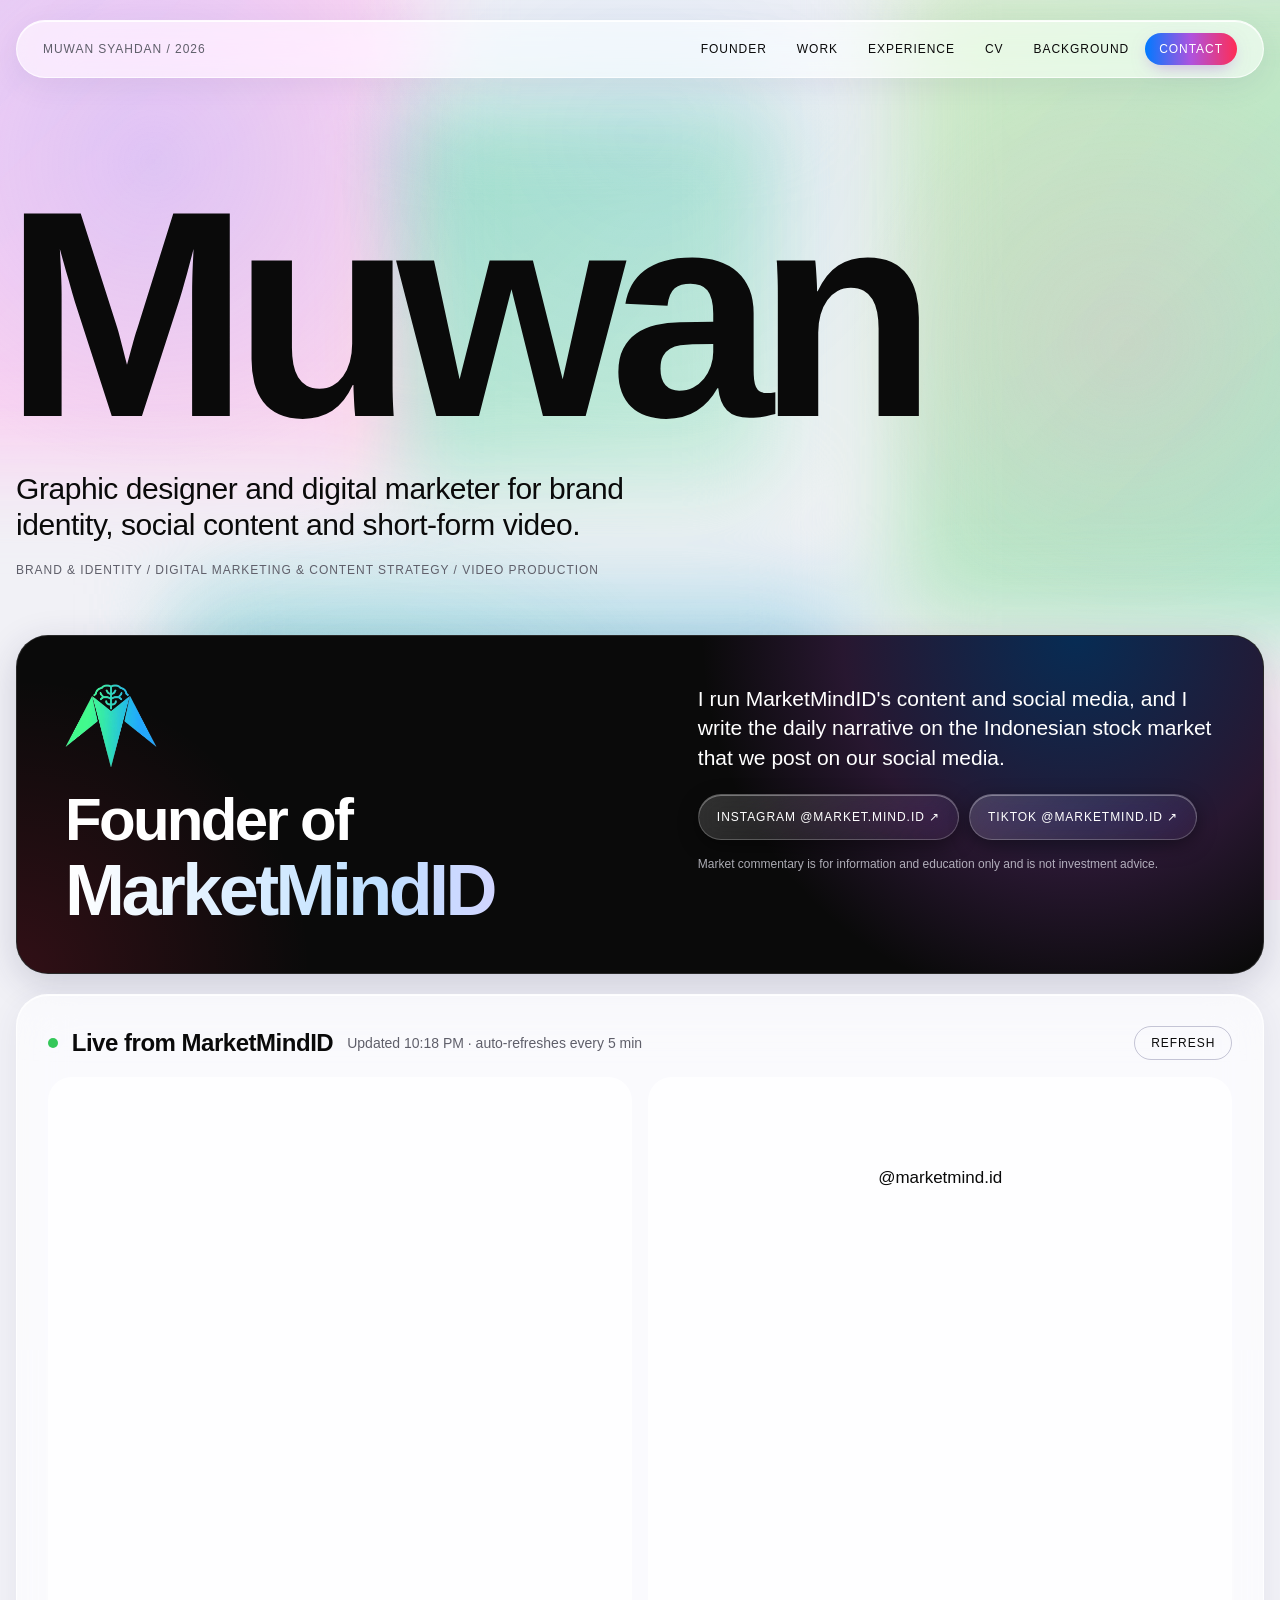
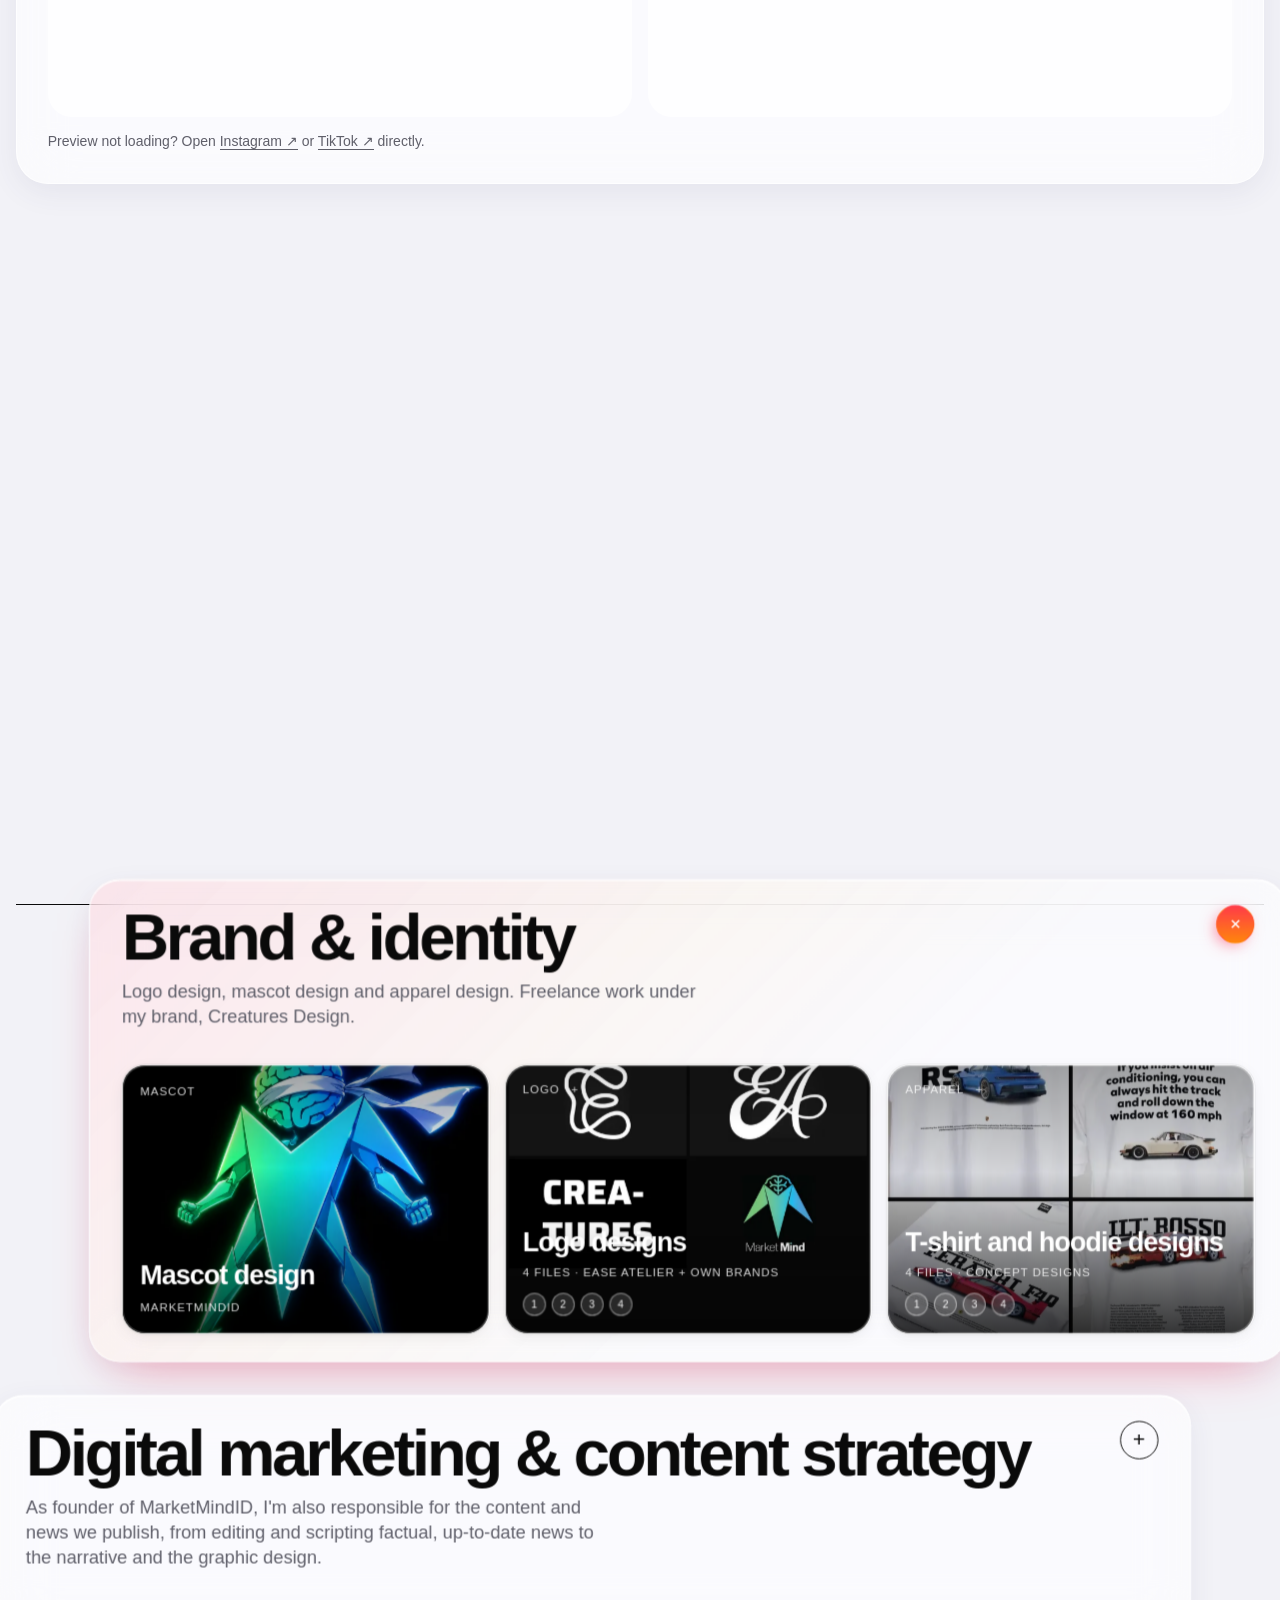
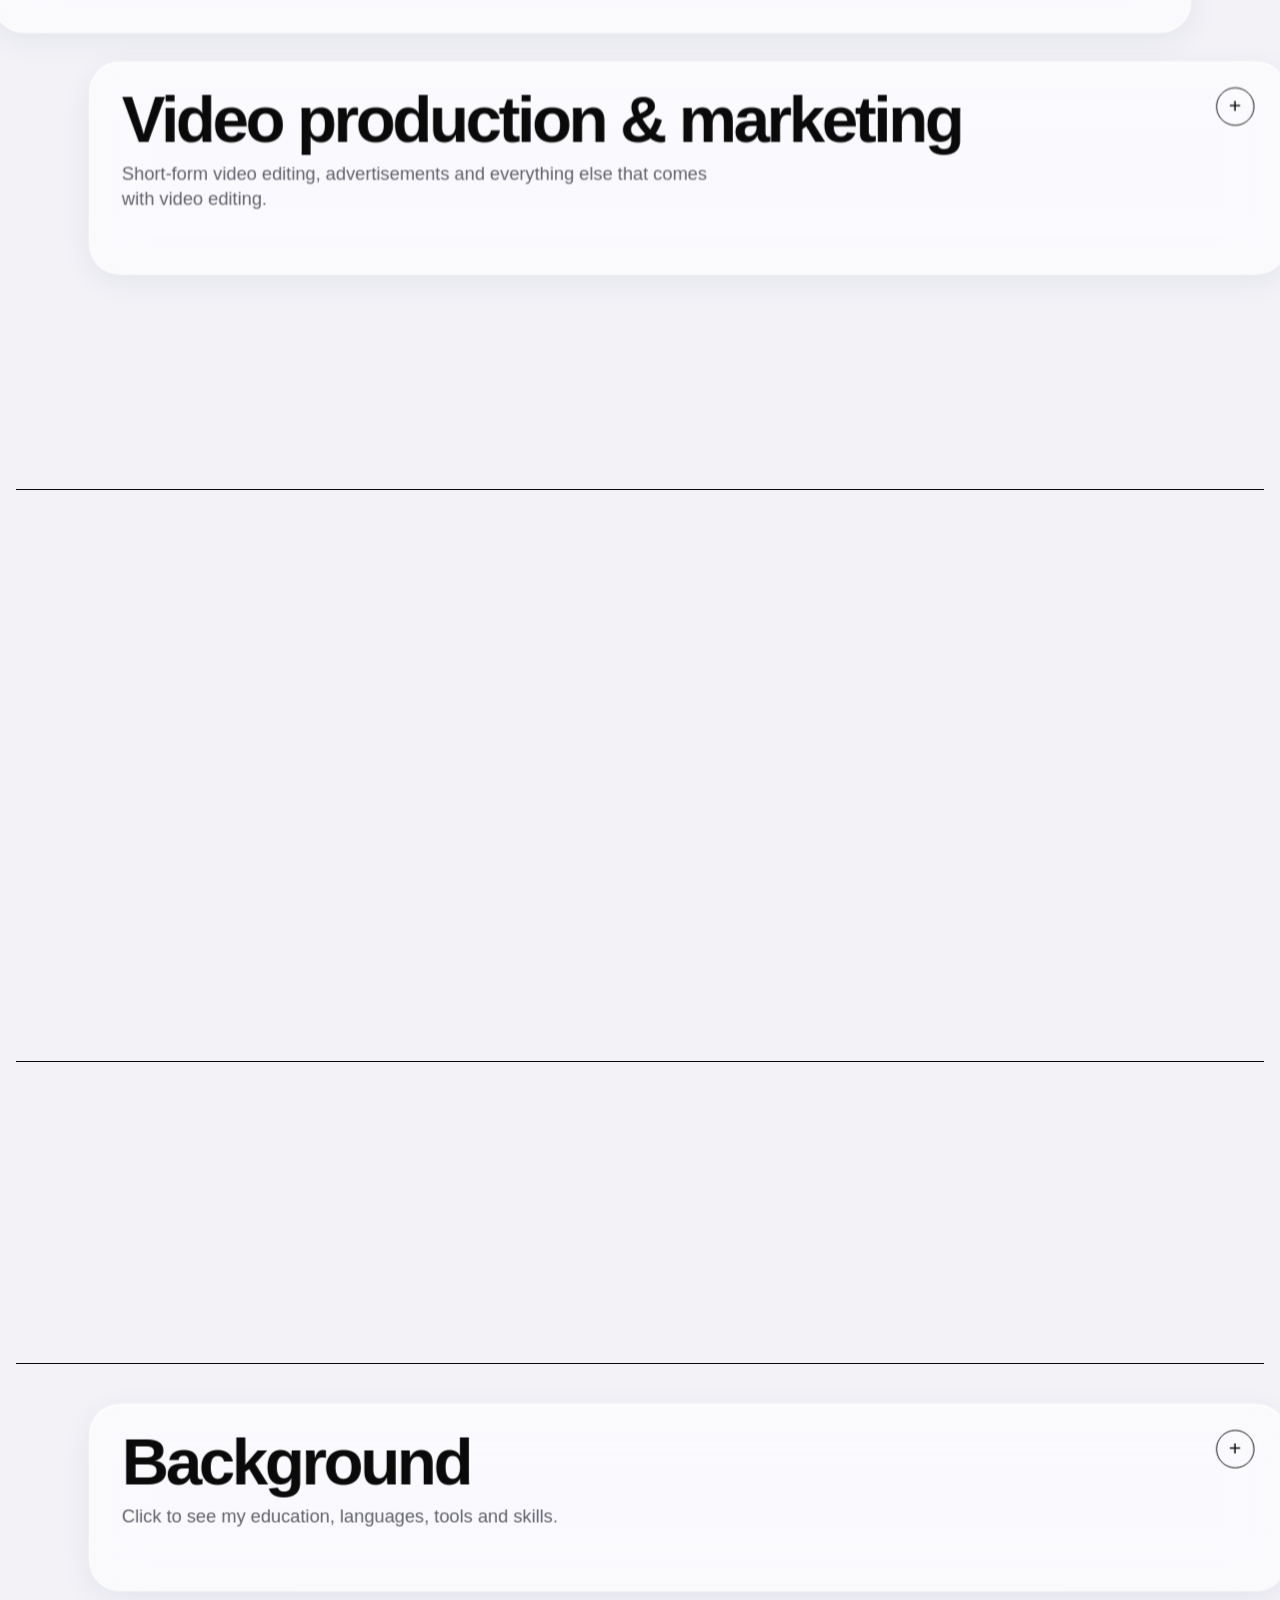
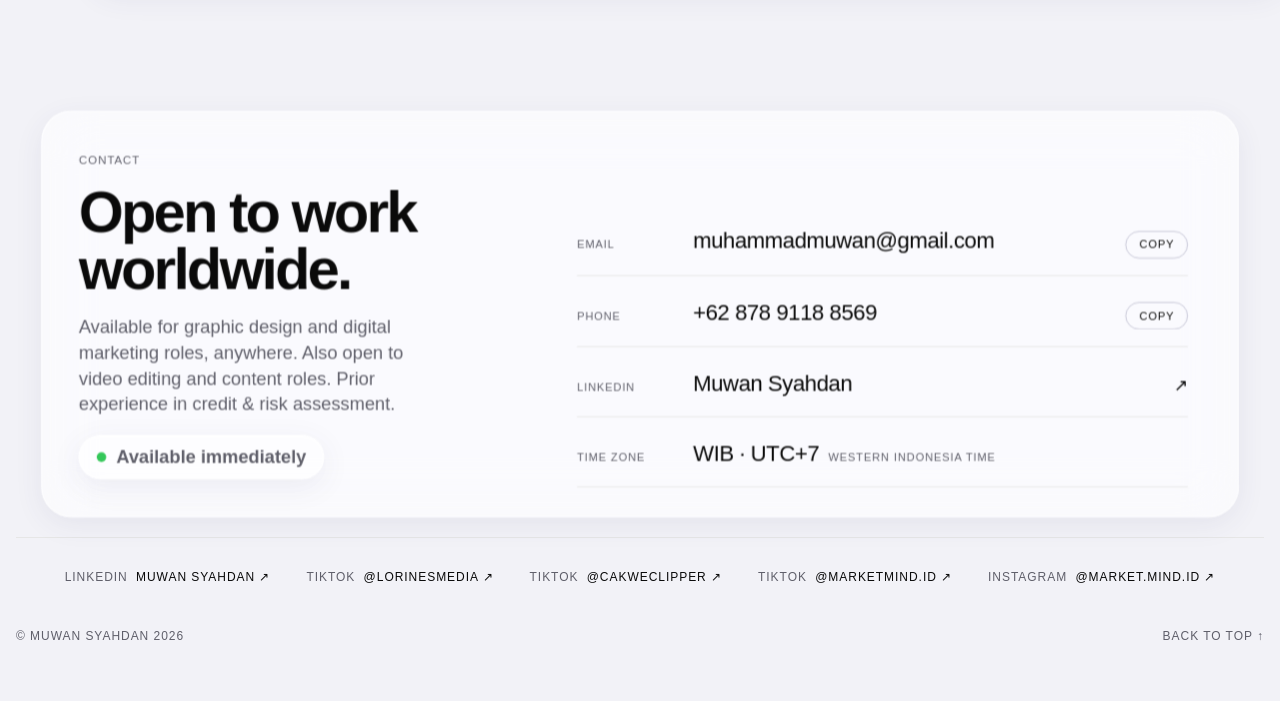
==== commit 1c5a007b: "Add files via upload" ====
--- a/index.html
+++ b/index.html
@@ -1,432 +1,27 @@
-<!doctype html><html><head><meta charset=utf8><meta name=viewport content="width=device-width,initial-scale=1,viewport-fit=cover"><style>:root{color-scheme:light;box-sizing:border-box;padding-top:env(safe-area-inset-top,0px);padding-bottom:env(safe-area-inset-bottom,0px)}html{scroll-padding-top:env(safe-area-inset-top,0px)}body{margin:0;padding:0;font:14px -apple-system,BlinkMacSystemFont,sans-serif;background:#fff;color:#000}img{max-width:100%}[hidden]:not([hidden=until-found i]){display:none!important}</style></head><body>
-<title>Muwan Portfolio</title>
-<meta name="claude:viewport-fit-sides" content="cover">
-<style>
-/* Layout: white page, black MarketMindID band up top, then one tile grid. Grouped work opens into numbered tiles that slide in. Helvetica Neue only. */
-:root {
-  --bg: #ffffff;
-  --ink: #0a0a0a;
-  --mute: #6b6b6b;
-  --line: #e6e6e6;
-  --tile: #f3f3f3;
-  --soft: #bdbdbd;
-  --font: 'Helvetica Neue', Helvetica, Arial, 'Liberation Sans', sans-serif;
-  --ease: cubic-bezier(0.2, 0.7, 0.2, 1);
-  color-scheme: light;
-}
-* { box-sizing: border-box; }
-body {
-  background: var(--bg);
-  color: var(--ink);
-  font-family: var(--font);
-  font-size: 17px;
-  line-height: 1.5;
-  padding-block: 20px 56px;
-  padding-left: max(16px, env(safe-area-inset-left, 0px));
-  padding-right: max(16px, env(safe-area-inset-right, 0px));
-}
-a { color: inherit; text-decoration: none; }
-button { font-family: var(--font); color: inherit; }
-:focus-visible { outline: 2px solid currentColor; outline-offset: 3px; }
-::selection { background: var(--ink); color: var(--bg); }
-.wrap { max-width: 1120px; margin-inline: auto; }
-
-.util {
-  font-size: 12px;
-  font-weight: 500;
-  letter-spacing: 0.08em;
-  text-transform: uppercase;
-  color: var(--mute);
-}
-
-/* top bar */
-.bar { display: flex; flex-wrap: wrap; gap: 8px 24px; justify-content: space-between; align-items: baseline; padding-bottom: 18px; border-bottom: 1px solid var(--line); }
-.bar nav { display: flex; gap: 22px; flex-wrap: wrap; }
-.bar nav a { color: var(--ink); border-bottom: 1px solid transparent; }
-.bar nav a:hover { border-bottom-color: var(--ink); }
-
-/* hero */
-.hero { padding-block: clamp(40px, 9vw, 96px) 0; }
-.hero h1 {
-  margin: 0;
-  font-weight: 700;
-  font-size: clamp(76px, 23vw, 300px);
-  line-height: 0.88;
-  letter-spacing: -0.055em;
-  margin-left: -0.04em;
-}
-.lede {
-  margin: 28px 0 0;
-  max-width: 900px;
-  font-size: clamp(22px, 2.8vw, 30px);
-  line-height: 1.2;
-  letter-spacing: -0.015em;
-  font-weight: 500;
-  text-wrap: balance;
-}
-
-.roles { margin: 18px 0 0; max-width: none; }
-
-/* MarketMindID band */
-.mm {
-  margin-top: clamp(32px, 5vw, 56px);
-  background: var(--ink); color: var(--bg);
-  padding: clamp(22px, 4vw, 48px);
-  display: grid; grid-template-columns: minmax(0, 1.1fr) minmax(0, 1fr); gap: 24px clamp(24px, 5vw, 64px);
-  scroll-margin-top: 16px;
-}
-.mm .util { color: var(--soft); }
-.mm .logo { display: block; width: clamp(64px, 9vw, 92px); height: auto; margin-bottom: 22px; }
-.mm .role { display: block; font-weight: 700; font-size: clamp(32px, 5vw, 60px); line-height: 1; letter-spacing: -0.045em; }
-.mm h2 { margin: 6px 0 0; font-weight: 700; font-size: clamp(36px, 6vw, 72px); line-height: 0.96; letter-spacing: -0.05em; text-wrap: balance; }
-.mm p { margin: 0 0 22px; max-width: 48ch; font-size: clamp(18px, 2vw, 21px); line-height: 1.4; }
-.links { display: flex; flex-wrap: wrap; gap: 10px; }
-.btn {
-  display: inline-block; font-size: 12px; font-weight: 500; letter-spacing: 0.08em; text-transform: uppercase;
-  background: var(--ink); color: var(--bg); border: 1px solid var(--ink); padding: 13px 18px;
-  transition: background-color 0.2s, color 0.2s;
-}
-.btn:hover { background: var(--bg); color: var(--ink); }
-.mm .btn { background: var(--bg); color: var(--ink); border-color: var(--bg); }
-.mm .btn:hover { background: transparent; color: var(--bg); }
-
-/* results strip */
-.proof { margin-top: clamp(32px, 5vw, 56px); display: flex; flex-wrap: wrap; justify-content: center; gap: 28px clamp(36px, 8vw, 120px); border-top: 1px solid var(--ink); padding-block: clamp(28px, 4vw, 44px); }
-.proof > div { min-width: 120px; text-align: center; }
-.proof b { display: block; font-weight: 700; font-size: clamp(34px, 6vw, 64px); line-height: 1; letter-spacing: -0.04em; font-variant-numeric: tabular-nums; }
-.proof span { display: block; margin-top: 10px; }
-.proof-src { display: flex; flex-wrap: wrap; gap: 16px 72px; justify-content: center; align-items: flex-start; text-align: left; margin: 0; padding-top: 18px; border-top: 1px solid var(--line); }
-.proof-src a { color: var(--ink); border-bottom: 1px solid var(--ink); }
-.proof-src > span:first-child { max-width: 44ch; line-height: 1.6; }
-.acc { display: flex; flex-direction: column; align-items: center; gap: 8px; text-align: center; }
-.acc-links { display: flex; flex-wrap: wrap; justify-content: center; gap: 8px 22px; }
-
-section { padding-top: clamp(44px, 7vw, 88px); }
-.head { display: flex; flex-wrap: wrap; gap: 14px 24px; justify-content: space-between; align-items: end; margin-bottom: 20px; }
-.head h2 { margin: 0; font-weight: 700; font-size: clamp(30px, 4.6vw, 48px); line-height: 1; letter-spacing: -0.04em; }
-.filters { display: flex; gap: 8px; flex-wrap: wrap; }
-.pill {
-  font-size: 12px; font-weight: 500; letter-spacing: 0.08em; text-transform: uppercase;
-  background: transparent; color: var(--ink); border: 1px solid var(--ink);
-  padding: 9px 16px; cursor: pointer; border-radius: 0;
-}
-.pill:hover { background: var(--tile); }
-.pill[aria-pressed="true"] { background: var(--ink); color: var(--bg); }
-
-/* work categories */
-.cats { border-top: 1px solid var(--ink); }
-.cat { border-bottom: 1px solid var(--ink); }
-.cath { margin: 0; }
-.cathead {
-  display: grid; grid-template-columns: minmax(0, 1fr) auto; gap: 10px 20px; align-items: start;
-  width: 100%; text-align: left; background: transparent; border: 0; border-radius: 0; padding: 26px 0; cursor: pointer;
-}
-.cathead .ct { grid-column: 1; font-weight: 700; font-size: clamp(30px, 5.6vw, 68px); line-height: 0.98; letter-spacing: -0.05em; text-wrap: balance; transition: transform 0.4s var(--ease); }
-.cathead:hover .ct { transform: translateX(10px); }
-.cathead .cd { grid-column: 1; max-width: 58ch; color: var(--mute); font-size: clamp(16px, 1.8vw, 19px); line-height: 1.4; }
-.cathead .ci { grid-column: 2; grid-row: 1; width: 40px; height: 40px; border: 1px solid currentColor; display: grid; place-items: center; font-size: 22px; line-height: 1; transition: transform 0.4s var(--ease), background-color 0.2s, color 0.2s; }
-.cathead:hover .ci { background: var(--ink); color: var(--bg); }
-.cat.open .ci { transform: rotate(45deg); }
-.cathead.tight { padding-bottom: 12px; }
-.cdo { margin: 0; padding: 0 64px 26px 0; max-width: 62ch; color: var(--mute); font-size: clamp(16px, 1.8vw, 19px); line-height: 1.4; cursor: pointer; }
-.cdo a, .meta a { color: var(--ink); border-bottom: 1px solid var(--ink); }
-.catpanel { display: grid; grid-template-rows: 0fr; visibility: hidden; transition: grid-template-rows 0.55s var(--ease), visibility 0s 0.55s; }
-.cat.open .catpanel { grid-template-rows: 1fr; visibility: visible; transition: grid-template-rows 0.55s var(--ease), visibility 0s; }
-.catinner { overflow: hidden; min-height: 0; padding: 10px 14px 28px; margin-inline: -14px; opacity: 0; transform: translateY(-6px); transition: opacity 0.4s ease, transform 0.55s var(--ease); }
-.cat.open .catinner { opacity: 1; transform: none; transition: opacity 0.5s ease 0.08s, transform 0.55s var(--ease); }
-@media (prefers-reduced-motion: reduce) { .catinner, .cat.open .catinner { transition: none; transform: none; } }
-.duties { display: grid; grid-template-columns: repeat(4, minmax(0, 1fr)); gap: 12px; margin-bottom: 20px; }
-.duty { background: var(--tile); padding: 18px; min-height: 170px; display: flex; flex-direction: column; justify-content: space-between; gap: 20px; }
-.duties.three { grid-template-columns: repeat(3, minmax(0, 1fr)); }
-.duties.three .duty { min-height: 210px; }
-.duty .dd { margin: 10px 0 0; font-size: 15px; line-height: 1.4; color: var(--mute); }
-.meta { display: flex; flex-wrap: wrap; gap: 8px 28px; margin: 4px 0 16px; }
-.meta span:first-child { color: var(--ink); }
-.duty .t { font-weight: 700; font-size: clamp(20px, 2.3vw, 28px); line-height: 1.05; letter-spacing: -0.035em; overflow-wrap: anywhere; }
-
-/* tile grid */
-.grid { list-style: none; margin: 0; padding: 0; display: grid; grid-template-columns: repeat(3, minmax(0, 1fr)); gap: 12px; }
-.grid > li { min-width: 0; }
-.feat { grid-column: 1 / -1; }
-.group.open { grid-column: 1 / -1; margin-block: clamp(20px, 3.4vw, 44px); }
-.tile {
-  display: flex; flex-direction: column; justify-content: space-between; gap: 24px;
-  width: 100%; height: 100%; aspect-ratio: 1 / 1;
-  background: var(--tile); color: var(--ink);
-  border: 0; border-radius: 0; padding: 18px; text-align: left; cursor: pointer;
-  transition: background-color 0.2s, color 0.2s;
-}
-.tile:hover, .tile:focus-visible { background: var(--ink); color: var(--bg); }
-.tile:hover .util, .tile:focus-visible .util { color: var(--soft); }
-.tile .top { display: flex; justify-content: space-between; gap: 12px; align-items: baseline; }
-.tile .t { display: block; margin: 0; font-weight: 700; font-size: clamp(20px, 2.3vw, 28px); line-height: 1.05; letter-spacing: -0.035em; overflow-wrap: anywhere; }
-.tile .sub { margin: 10px 0 0; }
-.badge { display: inline-block; margin-top: 12px; font-size: 11px; font-weight: 500; letter-spacing: 0.08em; text-transform: uppercase; border: 1px solid currentColor; padding: 3px 8px; }
-.feat .tile { aspect-ratio: auto; min-height: 260px; }
-/* affiliate banner: zoomed out, sits in the upper area so it clears the title */
-/* placeholder tile: not a link yet */
-.tile.soon, .tile.soon:hover, .tile.soon:focus-visible { cursor: default; background: var(--tile); color: var(--ink); }
-.tile.soon:hover .util { color: var(--mute); }
-.tile.soon .badge { border-style: dashed; }
-.feat .tile.has-thumb { background: #1c1c1c; min-height: clamp(300px, 34vw, 380px); }
-.feat .tile.has-thumb .thumb {
-  inset: 0 0 auto 0; height: 64%; object-fit: contain; object-position: center;
-}
-/* watch-on choice (TikTok / YouTube) */
-.feat .tile.choice { cursor: default; }
-.choice .watch { display: flex; gap: 8px; }
-.choice .watch a {
-  color: #fff; padding: 6px 12px; border-radius: 8px; line-height: 1.2;
-  background: rgba(255, 255, 255, 0.14);
-  -webkit-backdrop-filter: blur(12px) saturate(160%); backdrop-filter: blur(12px) saturate(160%);
-  border: 1px solid rgba(255, 255, 255, 0.34);
-  box-shadow: inset 0 1px 1px rgba(255, 255, 255, 0.35);
-  transition: background-color 0.2s, border-color 0.2s;
-}
-.choice .watch a:hover, .choice .watch a:focus-visible { background: rgba(255, 255, 255, 0.3); border-color: rgba(255, 255, 255, 0.7); }
-.feat .tile.has-thumb::before { background: linear-gradient(180deg, rgba(0, 0, 0, 0.2) 0%, rgba(0, 0, 0, 0) 40%, rgba(0, 0, 0, 0.6) 100%); }
-.feat .t { font-size: clamp(28px, 4.2vw, 52px); }
-.feat .stat { margin: 14px 0 0; max-width: 44ch; font-size: 17px; line-height: 1.35; }
-.pips { display: flex; gap: 6px; margin-top: 14px; }
-.pips i { font-style: normal; font-size: 11px; font-weight: 500; width: 24px; height: 24px; display: grid; place-items: center; border: 1px solid currentColor; }
-
-/* opened group */
-.gpanel { border-top: 1px solid var(--ink); padding-top: clamp(18px, 2.4vw, 26px); padding-bottom: clamp(6px, 1.2vw, 14px); }
-.ghead { display: flex; justify-content: space-between; align-items: baseline; gap: 12px; margin-bottom: clamp(16px, 2vw, 24px); }
-.ghead h3 { margin: 0; font-weight: 700; font-size: clamp(24px, 3.2vw, 38px); letter-spacing: -0.04em; line-height: 1; }
-.subgrid { display: grid; grid-template-columns: repeat(4, minmax(0, 1fr)); gap: clamp(12px, 1.6vw, 18px); }
-.subgrid .tile { aspect-ratio: 4 / 5; }
-.subgrid .tile .t { font-size: clamp(56px, 8vw, 104px); letter-spacing: -0.06em; line-height: 0.9; }
-.group.open .subgrid .tile { animation: slide 0.6s var(--ease) backwards; animation-delay: calc(var(--i) * 80ms); }
-@keyframes slide {
-  from { opacity: 0; transform: translateX(36px); }
-  to { opacity: 1; transform: none; }
-}
-
-/* background */
-.bg3 { display: grid; grid-template-columns: repeat(3, minmax(0, 1fr)); gap: 32px 40px; }
-.bgcol { padding-top: 4px; min-width: 0; }
-.bgcol .big { margin: 14px 0 0; font-weight: 700; font-size: clamp(22px, 2.4vw, 30px); line-height: 1.1; letter-spacing: -0.03em; }
-.bgcol .big a { border-bottom: 1px solid var(--ink); }
-.bgcol p { margin: 10px 0 0; }
-.bgcol .mute { color: var(--mute); }
-.rows { list-style: none; margin: 10px 0 0; padding: 0; }
-.rows li { display: flex; justify-content: space-between; align-items: baseline; gap: 16px; padding: 14px 0; border-bottom: 1px solid var(--line); }
-.rows li > span:first-child { font-weight: 700; font-size: 20px; letter-spacing: -0.02em; }
-.rows .lvl { text-align: right; min-width: 0; }
-.rows .lvl small { display: block; color: var(--mute); font-size: 14px; }
-.tools li { display: block; }
-.tools li p { margin: 4px 0 0; color: var(--mute); font-size: 15px; line-height: 1.4; }
-
-/* contact */
-.contact { display: grid; grid-template-columns: repeat(auto-fit, minmax(260px, 1fr)); border-top: 1px solid var(--ink); }
-.contact > div { padding: 20px 16px 20px 0; min-width: 0; border-bottom: 1px solid var(--line); }
-.contact p { margin: 8px 0 12px; font-size: clamp(20px, 2.6vw, 28px); letter-spacing: -0.025em; overflow-wrap: anywhere; user-select: all; }
-.profiles { margin-top: 20px; }
-footer { margin-top: 36px; display: flex; flex-wrap: wrap; gap: 8px 24px; justify-content: space-between; }
-
-/* contact rows */
-.cwrap { display: grid; grid-template-columns: minmax(0, 1fr) minmax(0, 1.5fr); gap: 32px 64px; align-items: center; border-top: 1px solid var(--ink); padding-top: 24px; }
-.cintro h2 { margin: 14px 0 0; font-weight: 700; font-size: clamp(34px, 5vw, 60px); line-height: 0.98; letter-spacing: -0.045em; text-wrap: balance; }
-.cintro p { margin: 18px 0 0; max-width: 34ch; color: var(--mute); font-size: 19px; line-height: 1.4; }
-.crow { display: grid; grid-template-columns: 110px minmax(0, 1fr) auto; gap: 16px; align-items: baseline; padding: 18px 0; border-bottom: 1px solid var(--line); transition: transform 0.35s var(--ease); }
-.crow:first-child { padding-top: 18px; }
-.crow.link:hover { transform: translateX(8px); }
-.crow .cval { font-size: clamp(18px, 2vw, 24px); letter-spacing: -0.02em; overflow-wrap: anywhere; min-width: 0; }
-.crow .cval em { font-style: normal; font-size: 12px; font-weight: 500; letter-spacing: 0.08em; text-transform: uppercase; color: var(--mute); margin-left: 10px; white-space: nowrap; }
-.crow .arr { font-size: 18px; }
-.crow .pill { padding: 7px 14px; }
-
-.social { display: flex; flex-wrap: wrap; justify-content: center; gap: 14px 36px; margin-top: 48px; padding-top: 26px; border-top: 1px solid var(--line); }
-.social a { font-size: 12px; font-weight: 500; letter-spacing: 0.08em; text-transform: uppercase; color: var(--ink); padding: 4px 0; border-bottom: 1px solid transparent; transition: border-color 0.2s; }
-.social a span { color: var(--mute); margin-right: 4px; }
-.social a:hover { border-bottom-color: var(--ink); }
-
-/* cursor label (desktop pointers only) */
-.cursor {
-  position: fixed; left: 0; top: 0; z-index: 20; pointer-events: none;
-  font-size: 12px; font-weight: 500; letter-spacing: 0.08em; text-transform: uppercase;
-  background: var(--bg); color: var(--ink); border: 1px solid var(--ink); padding: 6px 10px;
-  opacity: 0; transform: translate(-100px, -100px); transition: opacity 0.12s;
-}
-.cursor.on { opacity: 1; }
-@media (hover: none), (pointer: coarse) { .cursor { display: none; } }
-
-.featrow { display: grid; grid-template-columns: repeat(2, minmax(0, 1fr)); gap: 12px; align-items: stretch; }
-@media (max-width: 720px) { .featrow { grid-template-columns: minmax(0, 1fr); } }
-.featrow .group.open { grid-column: 1 / -1; margin-block: clamp(12px, 2vw, 24px) 0; }
-.featrow:has(.group.open) > .tile { grid-column: 1 / -1; }
-#p-funny .subgrid { grid-template-columns: repeat(5, minmax(0, 1fr)); }
-#p-funny .subgrid .tile .t { font-size: clamp(44px, 6vw, 80px); }
-@media (max-width: 860px) { #p-funny .subgrid { grid-template-columns: repeat(2, minmax(0, 1fr)); } #p-funny .subgrid .tile:last-child { grid-column: 1 / -1; aspect-ratio: auto; min-height: 140px; } }
-#p-funny .subgrid .tile { aspect-ratio: 1 / 1; min-height: 0; }
-#p-funny .subgrid .tile .thumb { object-position: 50% 72%; transform: scale(1.35); transform-origin: 50% 72%; }
-#p-funny .subgrid .tile.has-thumb:hover .thumb { transform: scale(1.42); }
-#p-funny .subgrid .tile:nth-child(3) .thumb { object-position: 50% 50%; transform: scale(1.15); transform-origin: 50% 50%; }
-#p-funny .subgrid .tile.has-thumb:nth-child(3):hover .thumb { transform: scale(1.22); }
-.skills { margin-top: clamp(28px, 4vw, 44px); padding-top: clamp(20px, 3vw, 28px); border-top: 1px solid var(--line); }
-.skillgrid { display: grid; grid-template-columns: repeat(2, minmax(0, 1fr)); gap: 24px 40px; margin-top: 16px; }
-@media (max-width: 860px) { .skillgrid { grid-template-columns: minmax(0, 1fr); } }
-.proof-h { flex: 0 0 100%; margin: 0; text-align: center; font-weight: 700; font-size: clamp(22px, 3vw, 34px); line-height: 1.1; letter-spacing: -0.035em; text-wrap: balance; }
-
-/* liquid glass */
-body::before {
-  content: ""; position: fixed; inset: 0; z-index: -1; pointer-events: none;
-  background:
-    radial-gradient(40vmax 40vmax at 12% 18%, rgba(130, 150, 255, 0.22), transparent 60%),
-    radial-gradient(36vmax 36vmax at 88% 38%, rgba(255, 150, 200, 0.18), transparent 60%),
-    radial-gradient(44vmax 44vmax at 30% 92%, rgba(120, 225, 205, 0.18), transparent 60%);
-}
-.tile, .duty {
-  border-radius: 16px;
-  background: linear-gradient(135deg, rgba(255, 255, 255, 0.78), rgba(232, 232, 240, 0.42));
-  border: 1px solid rgba(255, 255, 255, 0.8);
-  -webkit-backdrop-filter: blur(16px) saturate(1.6);
-  backdrop-filter: blur(16px) saturate(1.6);
-  box-shadow: 0 0 0 1px rgba(0, 0, 0, 0.06), inset 0 1px 0 rgba(255, 255, 255, 0.95), 0 4px 16px rgba(0, 0, 0, 0.06);
-}
-.tile:hover, .tile:focus-visible { border-color: rgba(255, 255, 255, 0.18); }
-@supports not ((backdrop-filter: blur(1px)) or (-webkit-backdrop-filter: blur(1px))) {
-  .tile, .duty { background: var(--tile); }
-}
-.mm { border-radius: 22px; }
-.btn, .pill { border-radius: 12px; }
-.badge, .pips i { border-radius: 8px; }
-.cathead .ci { border-radius: 12px; }
-.cursor { border-radius: 10px; }
-
-/* tools chips */
-.tgroups { display: grid; gap: 20px; margin-top: 14px; }
-.tl { display: block; margin-bottom: 8px; }
-.chips { list-style: none; margin: 0; padding: 0; display: flex; flex-wrap: wrap; gap: 8px; }
-.chips li {
-  font-size: 15px; font-weight: 500; letter-spacing: -0.01em; line-height: 1.2;
-  padding: 8px 14px; border-radius: 999px;
-  background: linear-gradient(135deg, rgba(255, 255, 255, 0.78), rgba(232, 232, 240, 0.42));
-  border: 1px solid rgba(255, 255, 255, 0.8);
-  -webkit-backdrop-filter: blur(10px); backdrop-filter: blur(10px);
-  box-shadow: 0 0 0 1px rgba(0, 0, 0, 0.06), inset 0 1px 0 rgba(255, 255, 255, 0.95);
-}
-
-.chips li { display: inline-flex; align-items: center; }
-.chips li svg { width: 22px; height: 15px; border-radius: 3px; margin-right: 8px; flex: none; box-shadow: 0 0 0 1px rgba(0, 0, 0, 0.14); }
-.chips li em { font-style: normal; font-size: 13px; color: var(--mute); margin-left: 8px; }
-.bgcol p.small { font-size: 14px; }
-
-/* frosted dark band + bouncy hover */
-:root { --grain: url("data:image/svg+xml;utf8,<svg xmlns='http://www.w3.org/2000/svg' width='140' height='140'><filter id='n'><feTurbulence type='fractalNoise' baseFrequency='.9' numOctaves='2' stitchTiles='stitch'/><feColorMatrix values='0 0 0 0 1 0 0 0 0 1 0 0 0 0 1 0 0 0 .55 0'/></filter><rect width='100%25' height='100%25' filter='url(%23n)' opacity='.07'/></svg>"); }
-.mm {
-  background: var(--grain), linear-gradient(135deg, rgba(20, 20, 24, 0.94), rgba(4, 4, 6, 0.97));
-  border: 1px solid rgba(255, 255, 255, 0.16);
-  -webkit-backdrop-filter: blur(22px) saturate(1.8);
-  backdrop-filter: blur(22px) saturate(1.8);
-  box-shadow: inset 0 1px 0 rgba(255, 255, 255, 0.28), inset 0 -1px 0 rgba(255, 255, 255, 0.04), 0 12px 40px rgba(0, 0, 0, 0.16);
-}
-@supports not ((backdrop-filter: blur(1px)) or (-webkit-backdrop-filter: blur(1px))) {
-  .mm { background: var(--ink); }
-}
-@media (hover: hover) and (pointer: fine) {
-  .tile, .duty, .mm, .chips li { transition: transform 0.6s cubic-bezier(0.34, 1.56, 0.64, 1), background-color 0.2s, color 0.2s, box-shadow 0.3s; }
-  .tile:hover, .duty:hover, .chips li:hover { transform: translateY(-3px) scale(1.025); }
-  .feat .tile:hover, .mm:hover { transform: scale(1.01); }
-  .tile:hover {
-    background: radial-gradient(220px circle at var(--mx, 50%) var(--my, 50%), rgba(255, 255, 255, 0.22), transparent 65%), var(--ink);
-    box-shadow: 0 0 0 1px rgba(255, 255, 255, 0.1), inset 0 1px 0 rgba(255, 255, 255, 0.25), 0 14px 32px rgba(0, 0, 0, 0.22);
-  }
-  .duty:hover, .chips li:hover {
-    background: radial-gradient(200px circle at var(--mx, 50%) var(--my, 50%), rgba(255, 255, 255, 0.95), transparent 65%), linear-gradient(135deg, rgba(255, 255, 255, 0.78), rgba(232, 232, 240, 0.42));
-    box-shadow: 0 0 0 1px rgba(0, 0, 0, 0.06), inset 0 1px 0 rgba(255, 255, 255, 0.95), 0 12px 28px rgba(0, 0, 0, 0.1);
-  }
-  .mm:hover {
-    background: radial-gradient(300px circle at var(--mx, 50%) var(--my, 50%), rgba(255, 255, 255, 0.13), transparent 65%), var(--grain), linear-gradient(135deg, rgba(20, 20, 24, 0.94), rgba(4, 4, 6, 0.97));
-  }
-}
-.tile:active, .chips li:active { transform: scale(0.97); }
-@media (prefers-reduced-motion: reduce) {
-  .tile, .duty, .mm, .chips li { transition: none; transform: none !important; }
-}
-
-/* thumbnails */
-.tile.has-thumb { position: relative; overflow: hidden; color: #fff; }
-.tile.has-thumb .thumb { position: absolute; inset: 0; width: 100%; height: 100%; object-fit: cover; transition: transform 0.7s cubic-bezier(0.2, 0.7, 0.2, 1); }
-.tile.has-thumb::before { content: ""; position: absolute; inset: 0; z-index: 1; background: linear-gradient(180deg, rgba(0, 0, 0, 0.38) 0%, rgba(0, 0, 0, 0) 38%, rgba(0, 0, 0, 0.7) 100%); }
-.tile.has-thumb > span { position: relative; z-index: 2; }
-.tile.has-thumb .util { color: rgba(255, 255, 255, 0.85); }
-.tile.has-thumb:hover .thumb { transform: scale(1.06); }
-
-.gtile.has-thumb::before { background: linear-gradient(180deg, rgba(0, 0, 0, 0.35) 0%, rgba(0, 0, 0, 0.12) 40%, rgba(0, 0, 0, 0.78) 100%); }
-.gtile.has-thumb[aria-controls="p-logo"]::before { background: linear-gradient(180deg, rgba(0, 0, 0, 0.12) 0%, rgba(0, 0, 0, 0) 22%, rgba(0, 0, 0, 0) 55%, rgba(0, 0, 0, 0.35) 100%); }
-.gtile.has-thumb .pips i { background: rgba(255, 255, 255, 0.14); -webkit-backdrop-filter: blur(8px); backdrop-filter: blur(8px); border-color: rgba(255, 255, 255, 0.5); }
-.subgrid .tile.has-thumb { justify-content: flex-start; }
-.subgrid .tile.has-thumb .t, .subgrid .tile.has-thumb .sub { display: none; }
-.subgrid .tile.has-thumb .top > span:first-child, .tile.has-thumb .badge {
-  padding: 4px 9px; border-radius: 8px; background: rgba(0, 0, 0, 0.42);
-  -webkit-backdrop-filter: blur(10px); backdrop-filter: blur(10px);
-  border: 1px solid rgba(255, 255, 255, 0.22);
-}
-.subgrid .tile.has-thumb .top { justify-content: flex-start; align-items: center; gap: 8px; flex-wrap: wrap; }
-.subgrid .tile.has-thumb .top .arr { margin-left: auto; }
-/* red liquid-glass badge */
-.subgrid .tile.has-thumb .top .badge {
-  margin: 0; padding: 4px 10px; border-radius: 8px; color: #fff; font-weight: 600;
-  background: linear-gradient(135deg, rgba(255, 70, 70, 0.62) 0%, rgba(200, 10, 30, 0.42) 55%, rgba(255, 110, 110, 0.5) 100%);
-  -webkit-backdrop-filter: blur(14px) saturate(180%); backdrop-filter: blur(14px) saturate(180%);
-  border: 1px solid rgba(255, 190, 190, 0.55);
-  box-shadow: inset 0 1px 1px rgba(255, 255, 255, 0.65), inset 0 -6px 12px rgba(120, 0, 10, 0.28), 0 4px 14px rgba(220, 20, 40, 0.38);
-  text-shadow: 0 1px 2px rgba(90, 0, 10, 0.45);
-}
-.subgrid .tile.has-thumb::before { background: linear-gradient(180deg, rgba(0, 0, 0, 0.45) 0%, rgba(0, 0, 0, 0) 30%); }
-
-/* background pop */
-.cat.open .bgcol { animation: pop 0.55s var(--ease) backwards; }
-.cat.open .bgcol:nth-child(2) { animation-delay: 80ms; }
-.cat.open .bgcol:nth-child(3) { animation-delay: 160ms; }
-@keyframes pop {
-  from { opacity: 0; transform: translateY(18px) scale(0.96); }
-  to { opacity: 1; transform: none; }
-}
-
-/* narrow phones: keep collage tiles clean, title only */
-@media (max-width: 560px) {
-  .gtile.has-thumb .sub, .gtile.has-thumb .pips { display: none; }
-  .gtile.has-thumb .t { font-size: 18px; }
-}
-@media (max-width: 860px) {
-  .grid, .subgrid, .duties { grid-template-columns: repeat(2, minmax(0, 1fr)); }
-  .bg3, .cwrap, .duties.three { grid-template-columns: minmax(0, 1fr); }
-  .crow { grid-template-columns: 84px minmax(0, 1fr) auto; }
-  .grid > li:last-child { grid-column: span 2; }
-  .mm { grid-template-columns: minmax(0, 1fr); }
-}
-@media (max-width: 480px) {
-  body { font-size: 16px; }
-  .grid { gap: 8px; }
-  .subgrid { gap: 10px; }
-  .tile { padding: 14px; gap: 16px; }
-  .feat .tile { min-height: 220px; }
-  .proof-src { flex-direction: column; align-items: flex-start; }
-  .acc { align-items: flex-start; }
-  .acc-links { justify-content: flex-start; }
-}
-@media (prefers-reduced-motion: reduce) {
-  .tile, .btn, .cursor, .catpanel, .ct, .ci { transition: none; }
-  .group.open .subgrid .tile, .cat.open .bgcol { animation: none; }
-}
-/* CV */
-.cvbox{margin-top:20px;display:grid;gap:14px}
-.cvimg{display:block;width:100%;height:auto;border:1px solid var(--ink);background:var(--tile)}
-.cvfb{display:none;color:var(--mute);margin:0}
-.cvact{display:flex;flex-wrap:wrap;gap:10px;align-items:center}
-.cvact .btn{cursor:pointer;font-family:var(--font)}
-.cvnote{color:var(--mute)}
-</style>
-
+<!doctype html>
+<html lang="en">
+<head>
+<meta charset="utf-8">
+<meta name="viewport" content="width=device-width, initial-scale=1, viewport-fit=cover">
+<title>Muwan Syahdan | Graphic Designer &amp; Digital Marketer</title>
+<meta name="description" content="Portfolio of Muwan Syahdan: graphic design, brand identity and digital marketing. Case study: 1.7M organic views and Rp80jt+ GMV in 3 months.">
+<meta property="og:type" content="website">
+<meta property="og:title" content="Muwan Syahdan | Graphic Designer &amp; Digital Marketer">
+<meta property="og:description" content="Portfolio of Muwan Syahdan: graphic design, brand identity and digital marketing. Case study: 1.7M organic views and Rp80jt+ GMV in 3 months.">
+<meta name="twitter:card" content="summary">
+<meta name="theme-color" content="#f2f2f7">
+<link rel="icon" href="data:image/svg+xml,<svg xmlns=%22http://www.w3.org/2000/svg%22 viewBox=%220 0 100 100%22><text y=%22.9em%22 font-size=%2290%22>✦</text></svg>">
+<link rel="stylesheet" href="style.css">
+</head>
+<body>
+<div class="liquid" aria-hidden="true"><div class="blobs"><i></i><i></i><i></i><i></i><i></i></div><svg width="0" height="0" style="position:absolute"><filter id="rough" x="-10%" y="-10%" width="120%" height="120%"><feTurbulence type="fractalNoise" baseFrequency="0.011" numOctaves="2" seed="7" result="n"/><feDisplacementMap in="SourceGraphic" in2="n" scale="70"/></filter></svg></div><div class="grain" aria-hidden="true"></div>
 <div class="wrap">
   <div class="bar util">
-    <span>Muwansyahdan / 2026</span>
+    <span>Muwan Syahdan / 2026</span>
     <nav aria-label="Sections">
       <a href="#marketmind">Founder</a>
       <a href="#work">Work</a>
+      <a href="#experience">Experience</a>
       <a href="#cv">CV</a>
       <a href="#background">Background</a>
       <a href="#contact">Contact</a>
@@ -437,8 +32,8 @@
     <div class="hero-top">
     <div class="who">
     <h1>Muwan</h1>
-    <p class="lede">Video editor and graphic designer for short-form video, ads and brand identity.</p>
-    <p class="util roles">Video production &amp; marketing / Brand &amp; identity / Digital content &amp; media strategy / Credit &amp; risk assessment</p>
+    <p class="lede">Graphic designer and digital marketer for brand identity, social content and short-form video.</p>
+    <p class="util roles">Brand &amp; identity / Digital marketing &amp; content strategy / Video production</p>
 
     </div>
     <div class="mm" id="marketmind">
@@ -453,12 +48,21 @@
           <a class="btn" href="https://www.instagram.com/market.mind.id" target="_blank" rel="noopener">Instagram @market.mind.id ↗</a>
           <a class="btn" href="https://www.tiktok.com/@marketmind.id" target="_blank" rel="noopener">TikTok @marketmind.id ↗</a>
         </div>
-      </div>
-    </div>
-
-    </div>
-
-    <div class="proofrow">
+        <p class="mmnote">Market commentary is for information and education only and is not investment advice.</p>
+      </div>
+    </div>
+
+    </div>
+
+    <div class="live" id="live" aria-label="Live preview of MarketMindID social accounts">
+  <div class="lvh"><span class="dot" aria-hidden="true"></span><b>Live from MarketMindID</b><span class="lvs" id="lv-st">Loading…</span><button class="pill" type="button" id="lv-r">Refresh</button></div>
+  <div class="lvb">
+    <div class="lvp" id="lv-ig"></div>
+    <div class="lvp" id="lv-tt"></div>
+  </div>
+  <p class="lvn">Preview not loading? Open <a href="https://www.instagram.com/market.mind.id" target="_blank" rel="noopener">Instagram ↗</a> or <a href="https://www.tiktok.com/@marketmind.id" target="_blank" rel="noopener">TikTok ↗</a> directly.</p>
+</div>
+<div class="proofrow">
     <div class="proof" role="group" aria-label="Results from the Santos Romeo clipping affiliate">
       <h2 class="proof-h">Case study: Santos Romeo clipping affiliate</h2>
       <div><b>1.7M</b><span class="util">Organic views</span></div>
@@ -478,15 +82,120 @@
     </div>
   </div>
 
+  <div class="mq" aria-hidden="true"><div class="mqt"><span>Graphic design ✦ Digital marketing ✦ Brand identity ✦ Content strategy ✦ Graphic design ✦ Digital marketing ✦ Brand identity ✦ Content strategy ✦ </span><span>Graphic design ✦ Digital marketing ✦ Brand identity ✦ Content strategy ✦ Graphic design ✦ Digital marketing ✦ Brand identity ✦ Content strategy ✦ </span></div></div>
   <section id="work" aria-labelledby="work-h">
     <div class="head">
       <h2 id="work-h">Selected work</h2>
-      <span class="util">Pick a category</span>
+      <span class="util">Creative work · pick a category</span>
     </div>
 
     <div class="cats" id="cats">
-    <div class="cat open" id="cat-video">
-      <h3 class="cath"><button class="cathead" type="button" aria-expanded="true" aria-controls="cp-video">
+    <div class="cat open" id="cat-brand">
+      <h3 class="cath"><button class="cathead" type="button" aria-expanded="true" aria-controls="cp-brand">
+        <span class="ct">Brand &amp; identity</span>
+        <span class="ci" aria-hidden="true">+</span>
+        <span class="cd">Logo design, mascot design and apparel design. Freelance work under my brand, Creatures Design.</span>
+      </button></h3>
+      <div class="catpanel" id="cp-brand"><div class="catinner">
+    <ul class="grid">
+      <li data-kind="design">
+        <a class="tile has-thumb" href="https://drive.google.com/file/d/19vyfzF00BFLkrOeVjtm66WzpwwQbMvOe/view?usp=drive_link" target="_blank" rel="noopener" data-label="View"><img class="thumb" src="[data-uri]" alt="MarketMindID mascot: an angular M-shaped hero with a brain for a head, a white blindfold and glowing green-to-blue edges" loading="lazy">
+          <span class="top util"><span>Mascot</span><span>↗</span></span>
+          <span>
+            <span class="t">Mascot design</span>
+            <p class="sub util">MarketMindID</p>
+          </span>
+        </a>
+      </li>
+
+      <li class="group" data-kind="design">
+        <button class="tile gtile has-thumb" type="button" aria-expanded="false" aria-controls="p-logo" data-label="Open"><img class="thumb" src="[data-uri]" alt="" loading="lazy">
+          <span class="top util"><span>Logo</span><span>+</span></span>
+          <span>
+            <span class="t">Logo designs</span>
+            <p class="sub util">4 files · Ease Atelier + own brands</p>
+            <span class="pips" aria-hidden="true"><i>1</i><i>2</i><i>3</i><i>4</i></span>
+          </span>
+        </button>
+        <div class="gpanel" id="p-logo" hidden>
+          <div class="ghead"><h3>Logo designs</h3><button class="pill gclose" type="button">Close</button></div>
+          <div class="subgrid">
+            <a class="tile has-thumb" style="--i:0" href="https://drive.google.com/file/d/12vEFwIHgRqObyvoYy1UvsPleeZfg1NIL/view?usp=drive_link" target="_blank" rel="noopener" data-label="View"><img class="thumb" src="[data-uri]" alt="Logo 1: white monogram logo mark made of looping lines, on a dark background" loading="lazy">
+              <span class="top util"><span>Logo</span><span>↗</span></span>
+              <span><span class="t">1</span><p class="sub util">Client work</p></span>
+            </a>
+            <a class="tile has-thumb" style="--i:1" href="https://drive.google.com/file/d/1QDR-v_U_bgjms31DfDlNKwDomdfAn0CW/view?usp=drive_link" target="_blank" rel="noopener" data-label="View"><img class="thumb" src="[data-uri]" alt="Logo 2: white calligraphic monogram of the letters E and A on a dark background" loading="lazy">
+              <span class="top util"><span>Logo</span><span>↗</span></span>
+              <span><span class="t">2</span><p class="sub util">Ease Atelier</p></span>
+            </a>
+            <a class="tile has-thumb" style="--i:2" href="https://drive.google.com/file/d/1b5LRaDCJbkz9k0RZ3xOLIl9Wb2cmL8P0/view?usp=drive_link" target="_blank" rel="noopener" data-label="View"><img class="thumb" src="[data-uri]" alt="Logo 3: bold white wordmark reading CREA-TURES on a black background" loading="lazy">
+              <span class="top util"><span>Logo</span><span>↗</span></span>
+              <span><span class="t">3</span><p class="sub util">Creatures Design</p></span>
+            </a>
+            <a class="tile has-thumb" style="--i:3" href="https://drive.google.com/file/d/1ReO5Ps6QZeLFBPTMtgyf3jyLe0XA9hw6/view?usp=drive_link" target="_blank" rel="noopener" data-label="View"><img class="thumb" src="[data-uri]" alt="Logo 4: Market Mind logo with a green-to-blue M mark topped by a brain, above the wordmark" loading="lazy">
+              <span class="top util"><span>Logo</span><span>↗</span></span>
+              <span><span class="t">4</span><p class="sub util">MarketMindID</p></span>
+            </a>
+          </div>
+        </div>
+      </li>
+
+      <li class="group" data-kind="design">
+        <button class="tile gtile has-thumb" type="button" aria-expanded="false" aria-controls="p-apparel" data-label="Open"><img class="thumb" src="[data-uri]" alt="" loading="lazy">
+          <span class="top util"><span>Apparel</span><span>+</span></span>
+          <span>
+            <span class="t">T-shirt and hoodie designs</span>
+            <p class="sub util">4 files · Concept designs</p>
+            <span class="pips" aria-hidden="true"><i>1</i><i>2</i><i>3</i><i>4</i></span>
+          </span>
+        </button>
+        <div class="gpanel" id="p-apparel" hidden>
+          <div class="ghead"><h3>T-shirt and hoodie designs</h3><button class="pill gclose" type="button">Close</button></div>
+          <p class="util appnote">Personal concept artwork. Not affiliated with or endorsed by Porsche or Ferrari.</p>
+          <div class="subgrid">
+            <a class="tile has-thumb" style="--i:0" href="https://drive.google.com/file/d/1UI9WTxPid0VNGwbKaO_SRPMkzuWlUXeU/view?usp=drive_link" target="_blank" rel="noopener" data-label="View"><img class="thumb" src="[data-uri]" alt="Apparel 1: white t-shirt mockup with a Porsche 911 GT3 RS print in blue" loading="lazy">
+              <span class="top util"><span>Apparel</span><span>↗</span></span>
+              <span><span class="t">1</span><p class="sub util">Graphic design</p></span>
+            </a>
+            <a class="tile has-thumb" style="--i:1" href="https://drive.google.com/file/d/1WC5mMkzvZbWDOoDzoi1kt9wt_zRK2DJ4/view?usp=drive_link" target="_blank" rel="noopener" data-label="View"><img class="thumb" src="[data-uri]" alt="Apparel 2: back of a white t-shirt printed with a vintage Porsche 930 Turbo ad" loading="lazy">
+              <span class="top util"><span>Apparel</span><span>↗</span></span>
+              <span><span class="t">2</span><p class="sub util">Graphic design</p></span>
+            </a>
+            <a class="tile has-thumb" style="--i:2" href="https://drive.google.com/file/d/1YAB9OO62ZLguSjCgbDvxCE_eu76sEBRg/view?usp=drive_link" target="_blank" rel="noopener" data-label="View"><img class="thumb" src="[data-uri]" alt="Apparel 3: folded white t-shirt printed with a red Ferrari F40" loading="lazy">
+              <span class="top util"><span>Apparel</span><span>↗</span></span>
+              <span><span class="t">3</span><p class="sub util">Graphic design</p></span>
+            </a>
+            <a class="tile has-thumb" style="--i:3" href="https://drive.google.com/file/d/19Z-IPYjMni_-xABQE5F1XuPYFJy4wNj9/view?usp=drive_link" target="_blank" rel="noopener" data-label="View"><img class="thumb" src="[data-uri]" alt="Apparel 4: back of a white t-shirt printed with a red Ferrari F40 race car and the title Il Rosso" loading="lazy">
+              <span class="top util"><span>Apparel</span><span>↗</span></span>
+              <span><span class="t">4</span><p class="sub util">Graphic design</p></span>
+            </a>
+          </div>
+        </div>
+      </li>
+    </ul>
+      </div></div>
+    </div>
+    <div class="cat" id="cat-media">
+      <h3 class="cath"><button class="cathead" type="button" aria-expanded="false" aria-controls="cp-media">
+        <span class="ct">Digital marketing &amp; content strategy</span>
+        <span class="ci" aria-hidden="true">+</span>
+        <span class="cd">As founder of MarketMindID, I'm also responsible for the content and news we publish, from editing and scripting factual, up-to-date news to the narrative and the graphic design.</span>
+      </button></h3>
+      <div class="catpanel" id="cp-media"><div class="catinner">
+        <div class="duties">
+          <div class="duty"><span><span class="t">Editing</span><p class="dd">Video editing in CapCut Pro, with Adobe Illustrator for graphic elements and AI-generated assets created through deliberate prompting.</p></span></div>
+          <div class="duty"><span><span class="t">Scripting factual, up-to-date news</span><p class="dd">Every script begins with reading the day's news and verifying the facts, then refining the angle in discussion with Claude, Gemini and ChatGPT.</p></span></div>
+          <div class="duty"><span><span class="t">Daily narrative</span><p class="dd">Written from close monitoring of every market open and close, and of critical moments such as trading halts and IPOs.</p></span></div>
+          <div class="duty"><span><span class="t">Graphic design</span><p class="dd">Advanced AI prompting across GPT, Gemini and Claude to support the creative process and produce high-quality imagery.</p></span></div>
+        </div>
+        <div class="links">
+          <a class="btn" href="https://www.instagram.com/market.mind.id" target="_blank" rel="noopener">Instagram @market.mind.id ↗</a>
+          <a class="btn" href="https://www.tiktok.com/@marketmind.id" target="_blank" rel="noopener">TikTok @marketmind.id ↗</a>
+        </div>
+      </div></div>
+    </div>
+    <div class="cat" id="cat-video">
+      <h3 class="cath"><button class="cathead" type="button" aria-expanded="false" aria-controls="cp-video">
         <span class="ct">Video production &amp; marketing</span>
         <span class="ci" aria-hidden="true">+</span>
         <span class="cd">Short-form video editing, advertisements and everything else that comes with video editing.</span>
@@ -495,7 +204,7 @@
     <ul class="grid">
       <li class="feat" data-kind="video">
       <div class="featrow">
-        <div class="tile has-thumb choice"><img class="thumb" src="[data-uri]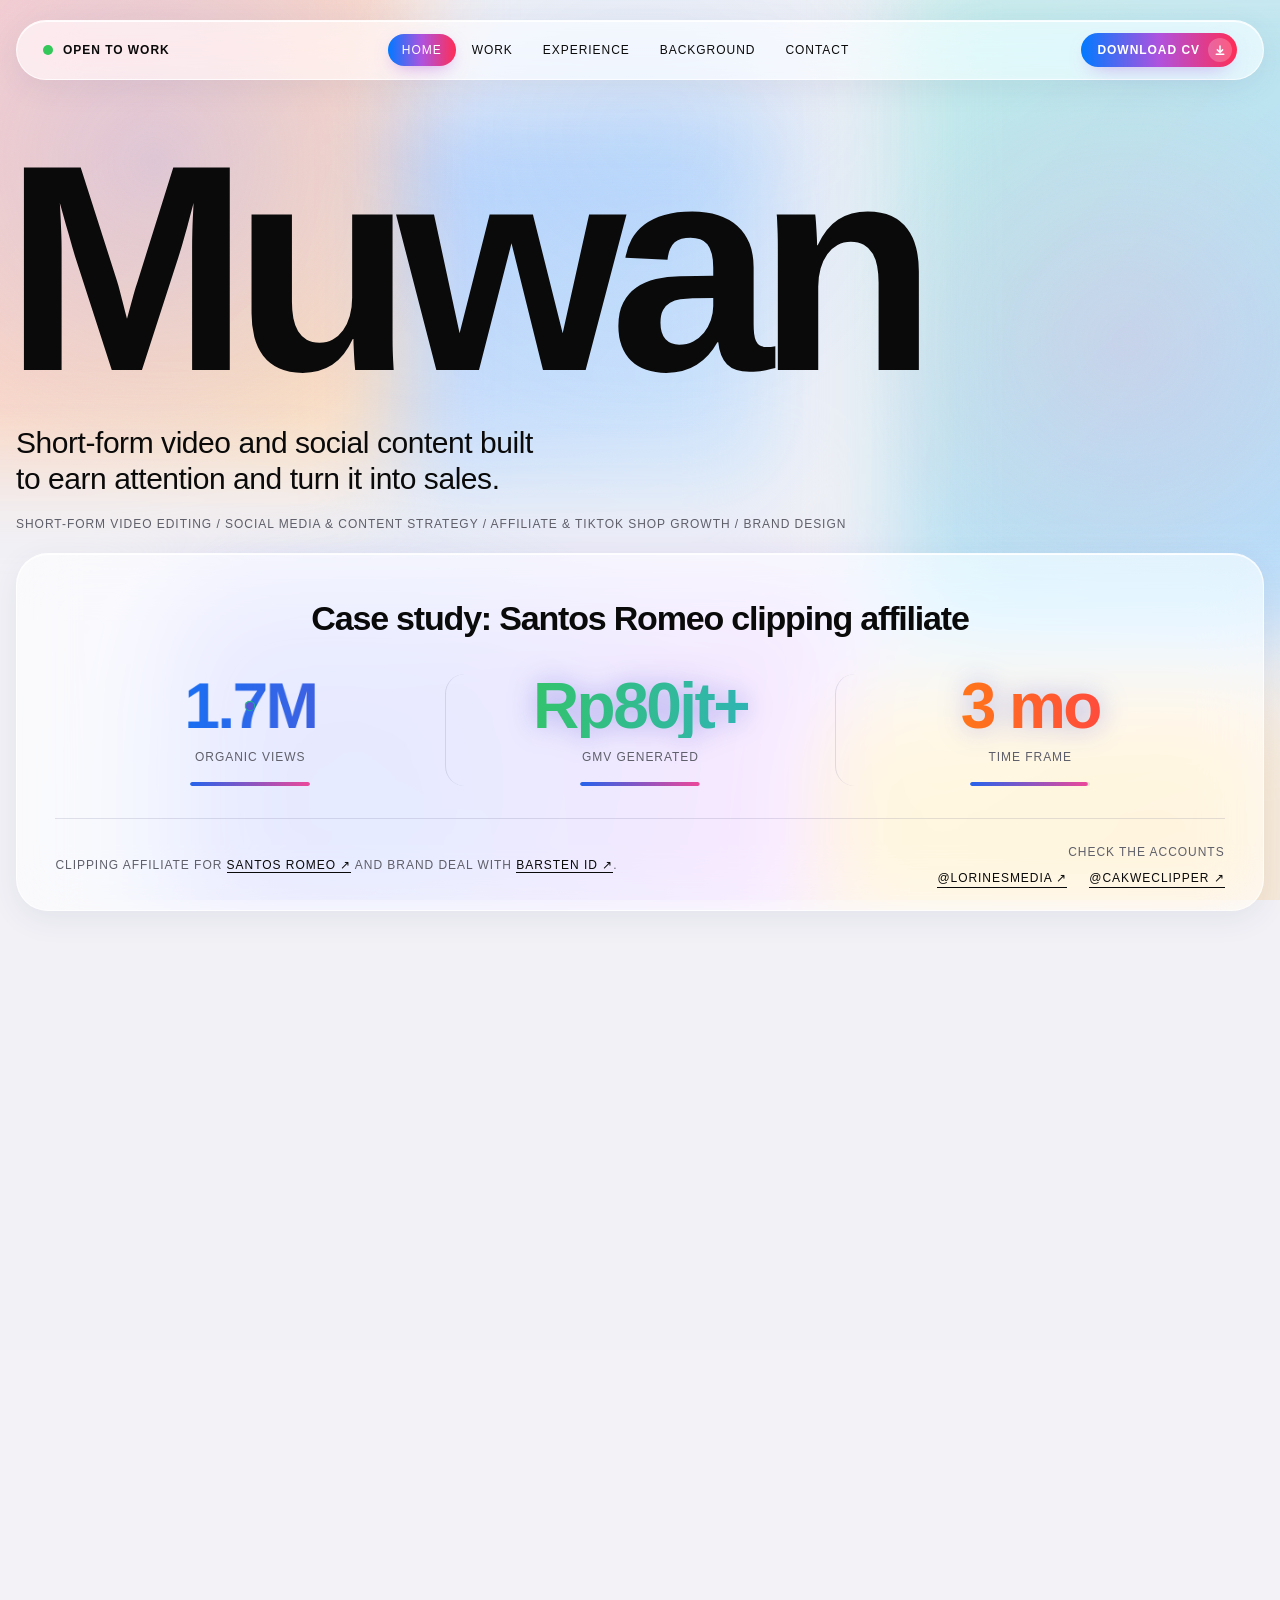
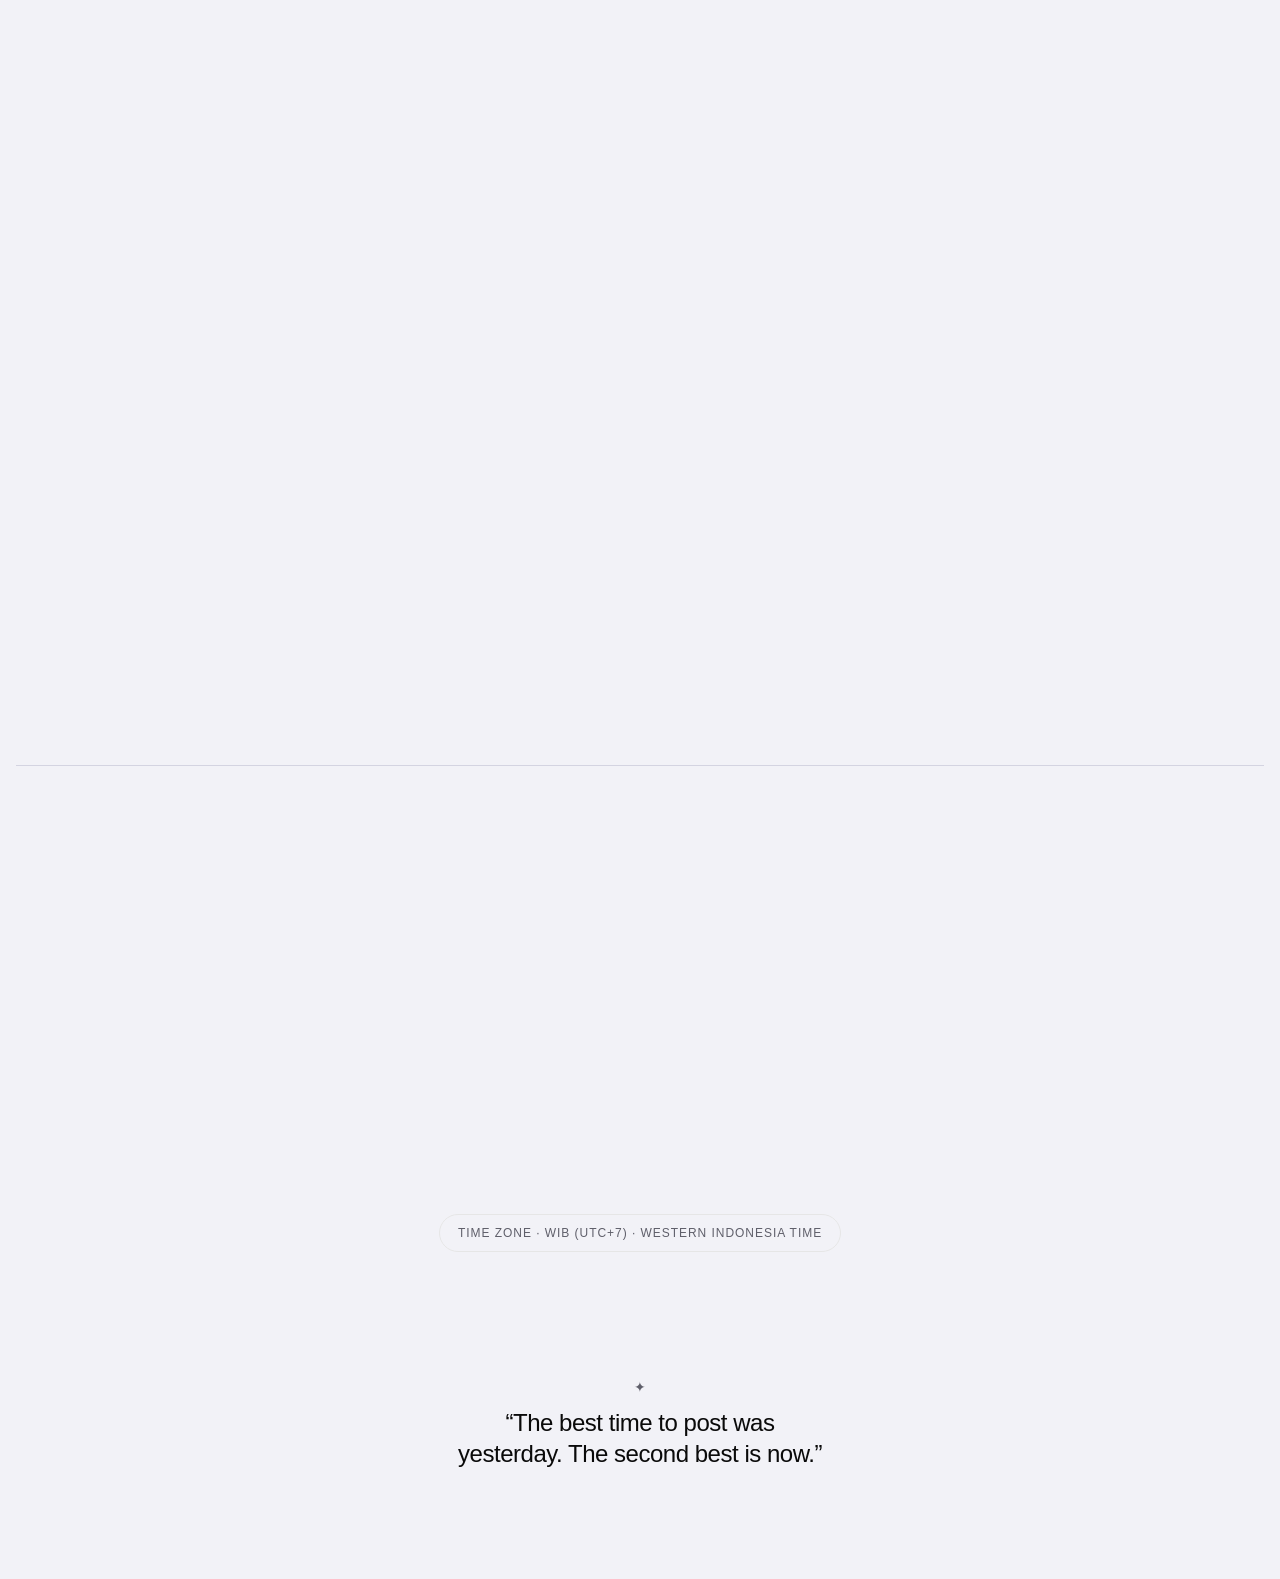
==== commit 1d13be85: "Add files via upload" ====
--- a/index.html
+++ b/index.html
@@ -4,64 +4,45 @@
 <meta charset="utf-8">
 <meta name="viewport" content="width=device-width, initial-scale=1, viewport-fit=cover">
 <title>Muwan Syahdan | Graphic Designer &amp; Digital Marketer</title>
-<meta name="description" content="Portfolio of Muwan Syahdan: graphic design, brand identity and digital marketing. Case study: 1.7M organic views and Rp80jt+ GMV in 3 months.">
+<meta name="description" content="Portfolio of Muwan Syahdan: short-form video, social media and affiliate content, plus brand design. Case study: 1.7M organic views and Rp80jt+ GMV in 3 months.">
 <meta property="og:type" content="website">
 <meta property="og:title" content="Muwan Syahdan | Graphic Designer &amp; Digital Marketer">
-<meta property="og:description" content="Portfolio of Muwan Syahdan: graphic design, brand identity and digital marketing. Case study: 1.7M organic views and Rp80jt+ GMV in 3 months.">
+<meta property="og:description" content="Portfolio of Muwan Syahdan: short-form video, social media and affiliate content, plus brand design. Case study: 1.7M organic views and Rp80jt+ GMV in 3 months.">
 <meta name="twitter:card" content="summary">
 <meta name="theme-color" content="#f2f2f7">
+<link rel="preconnect" href="https://www.instagram.com" crossorigin>
 <link rel="icon" href="data:image/svg+xml,<svg xmlns=%22http://www.w3.org/2000/svg%22 viewBox=%220 0 100 100%22><text y=%22.9em%22 font-size=%2290%22>✦</text></svg>">
+
 <link rel="stylesheet" href="style.css">
 </head>
 <body>
 <div class="liquid" aria-hidden="true"><div class="blobs"><i></i><i></i><i></i><i></i><i></i></div><svg width="0" height="0" style="position:absolute"><filter id="rough" x="-10%" y="-10%" width="120%" height="120%"><feTurbulence type="fractalNoise" baseFrequency="0.011" numOctaves="2" seed="7" result="n"/><feDisplacementMap in="SourceGraphic" in2="n" scale="70"/></filter></svg></div><div class="grain" aria-hidden="true"></div>
 <div class="wrap">
   <div class="bar util">
-    <span>Muwan Syahdan / 2026</span>
+    <span class="hstat"><span class="dot" aria-hidden="true"></span>Open to work</span>
     <nav aria-label="Sections">
-      <a href="#marketmind">Founder</a>
+      <a href="#home">Home</a>
       <a href="#work">Work</a>
       <a href="#experience">Experience</a>
-      <a href="#cv">CV</a>
       <a href="#background">Background</a>
       <a href="#contact">Contact</a>
     </nav>
+    <a class="cvhead" href="https://drive.google.com/uc?export=download&amp;id=1_SIQnGvgvm6wvRZo-elr54PT6ozLF6z0" target="_blank" rel="noopener" download><span>Download CV</span><span class="ic" aria-hidden="true"><svg width="12" height="12" viewBox="0 0 16 16" fill="none" stroke="currentColor" stroke-width="2" stroke-linecap="round" stroke-linejoin="round"><path d="M8 2.5v8.5M4.5 7.8 8 11.3l3.5-3.5M3 13.5h10"/></svg></span></a>
   </div>
 
   <div class="hero">
     <div class="hero-top">
     <div class="who">
     <h1>Muwan</h1>
-    <p class="lede">Graphic designer and digital marketer for brand identity, social content and short-form video.</p>
-    <p class="util roles">Brand &amp; identity / Digital marketing &amp; content strategy / Video production</p>
-
-    </div>
-    <div class="mm" id="marketmind">
-      <div>
-        <img class="logo" src="[data-uri]" alt="MarketMindID logo">
-        <span class="role">Founder of</span>
-        <h2>MarketMindID</h2>
-      </div>
-      <div>
-        <p>I run MarketMindID's content and social media, and I write the daily narrative on the Indonesian stock market that we post on our social media.</p>
-        <div class="links">
-          <a class="btn" href="https://www.instagram.com/market.mind.id" target="_blank" rel="noopener">Instagram @market.mind.id ↗</a>
-          <a class="btn" href="https://www.tiktok.com/@marketmind.id" target="_blank" rel="noopener">TikTok @marketmind.id ↗</a>
-        </div>
-        <p class="mmnote">Market commentary is for information and education only and is not investment advice.</p>
-      </div>
-    </div>
-
-    </div>
-
-    <div class="live" id="live" aria-label="Live preview of MarketMindID social accounts">
-  <div class="lvh"><span class="dot" aria-hidden="true"></span><b>Live from MarketMindID</b><span class="lvs" id="lv-st">Loading…</span><button class="pill" type="button" id="lv-r">Refresh</button></div>
-  <div class="lvb">
-    <div class="lvp" id="lv-ig"></div>
-    <div class="lvp" id="lv-tt"></div>
-  </div>
-  <p class="lvn">Preview not loading? Open <a href="https://www.instagram.com/market.mind.id" target="_blank" rel="noopener">Instagram ↗</a> or <a href="https://www.tiktok.com/@marketmind.id" target="_blank" rel="noopener">TikTok ↗</a> directly.</p>
-</div>
+    <p class="lede">Short-form video and social content built to earn attention and turn it into sales.</p>
+    <p class="util roles">Short-form video editing / Social media &amp; content strategy / Affiliate &amp; TikTok Shop growth / Brand design</p>
+
+    </div>
+    
+
+    </div>
+
+    
 <div class="proofrow">
     <div class="proof" role="group" aria-label="Results from the Santos Romeo clipping affiliate">
       <h2 class="proof-h">Case study: Santos Romeo clipping affiliate</h2>
@@ -80,6 +61,31 @@
       </span>
     </p>
     </div>
+
+    <div class="mm" id="marketmind">
+      <div>
+        <img class="logo" src="[data-uri]" alt="MarketMindID logo">
+        <span class="role">Founder of</span>
+        <h2>MarketMindID</h2>
+      </div>
+      <div>
+        <p>I run MarketMindID's content and social media, and I write the daily narrative on the Indonesian stock market that we post on our social media.</p>
+        <div class="links">
+          <a class="btn" href="https://www.instagram.com/market.mind.id" target="_blank" rel="noopener">Instagram @market.mind.id ↗</a>
+          <a class="btn" href="https://www.tiktok.com/@marketmind.id" target="_blank" rel="noopener">TikTok @marketmind.id ↗</a>
+        </div>
+        <p class="mmnote">Market commentary is for information and education only and is not investment advice.</p>
+      </div>
+    </div>
+
+    <div class="live" id="live" aria-label="Live preview of MarketMindID social accounts">
+  <div class="lvh"><span class="dot" aria-hidden="true"></span><b>Live from MarketMindID</b><span class="lvs" id="lv-st">Loading…</span><button class="pill" type="button" id="lv-r">Refresh</button></div>
+  <div class="lvb">
+    <div class="lvp" id="lv-ig"></div>
+    <div class="lvp" id="lv-tt"></div>
+  </div>
+  <p class="lvn">Instagram preview not loading? Open <a href="https://www.instagram.com/market.mind.id" target="_blank" rel="noopener">Instagram ↗</a> or <a href="https://www.tiktok.com/@marketmind.id" target="_blank" rel="noopener">TikTok ↗</a> directly.</p>
+</div>
   </div>
 
   <div class="mq" aria-hidden="true"><div class="mqt"><span>Graphic design ✦ Digital marketing ✦ Brand identity ✦ Content strategy ✦ Graphic design ✦ Digital marketing ✦ Brand identity ✦ Content strategy ✦ </span><span>Graphic design ✦ Digital marketing ✦ Brand identity ✦ Content strategy ✦ Graphic design ✦ Digital marketing ✦ Brand identity ✦ Content strategy ✦ </span></div></div>
@@ -186,7 +192,7 @@
           <div class="duty"><span><span class="t">Editing</span><p class="dd">Video editing in CapCut Pro, with Adobe Illustrator for graphic elements and AI-generated assets created through deliberate prompting.</p></span></div>
           <div class="duty"><span><span class="t">Scripting factual, up-to-date news</span><p class="dd">Every script begins with reading the day's news and verifying the facts, then refining the angle in discussion with Claude, Gemini and ChatGPT.</p></span></div>
           <div class="duty"><span><span class="t">Daily narrative</span><p class="dd">Written from close monitoring of every market open and close, and of critical moments such as trading halts and IPOs.</p></span></div>
-          <div class="duty"><span><span class="t">Graphic design</span><p class="dd">Advanced AI prompting across GPT, Gemini and Claude to support the creative process and produce high-quality imagery.</p></span></div>
+          <div class="duty"><span><span class="t">Graphic design</span><p class="dd">Adobe Illustrator and Photoshop for the final design, with AI prompting across GPT, Gemini and Claude used to speed up ideas and imagery.</p></span></div>
         </div>
         <div class="links">
           <a class="btn" href="https://www.instagram.com/market.mind.id" target="_blank" rel="noopener">Instagram @market.mind.id ↗</a>
@@ -348,24 +354,7 @@
     </div>
   </section>
 
-  <section id="cv" aria-labelledby="cv-h">
-    <div class="cats" id="cv-cats">
-    <div class="cat" id="cat-cv">
-      <h2 class="cath" id="cv-h"><button class="cathead" type="button" aria-expanded="false" aria-controls="cp-cv">
-        <span class="ct">CV</span>
-        <span class="ci" aria-hidden="true">+</span>
-        <span class="cd">Click to view my CV, or download it from Google Drive.</span>
-      </button></h2>
-      <div class="catpanel" id="cp-cv"><div class="catinner">
-        <div class="cvact">
-          <a class="btn" href="https://drive.google.com/file/d/1_SIQnGvgvm6wvRZo-elr54PT6ozLF6z0/view?usp=drive_link" target="_blank" rel="noopener">Download CV ↗</a>
-          
-          <span class="util cvnote" id="cv-msg">Google Drive · downloadable file</span>
-        </div>
-        </div></div>
-    </div>
-    </div>
-  </section>
+  
 
   <section id="background" aria-labelledby="bg-h">
     <div class="cats" id="bg-cats">
@@ -425,7 +414,7 @@
       <div class="cintro">
         <span class="util">Contact</span>
         <h2 id="contact-h">Open to work worldwide.</h2>
-        <p>Available for graphic design and digital marketing roles, anywhere. Also open to video editing and content roles. Prior experience in credit &amp; risk assessment.</p>
+        <p>Available for social media, short-form video and digital marketing roles, anywhere. Also open to graphic design and content roles. Prior experience in credit &amp; risk assessment.</p>
         <p class="avail"><span class="dot" aria-hidden="true"></span>Available immediately</p>
       </div>
       <div class="clist">
@@ -434,31 +423,27 @@
           <span class="cval pick" id="email-text">muhammadmuwan@gmail.com</span>
           <button class="pill copy" type="button" data-target="email-text">Copy</button>
         </div>
-        <div class="crow">
-          <span class="util">Phone</span>
-          <span class="cval pick" id="phone-text">+62 878 9118 8569</span>
-          <button class="pill copy" type="button" data-target="phone-text">Copy</button>
-        </div>
+        <a class="crow link" href="https://drive.google.com/uc?export=download&amp;id=1_SIQnGvgvm6wvRZo-elr54PT6ozLF6z0" target="_blank" rel="noopener" download>
+          <span class="util">CV</span>
+          <span class="cval">Download my CV</span>
+          <span class="arr" aria-hidden="true">↓</span>
+        </a>
         <a class="crow link" href="https://www.linkedin.com/in/muwan-syahdan-20867125a/" target="_blank" rel="noopener">
           <span class="util">LinkedIn</span>
           <span class="cval">Muwan Syahdan</span>
           <span class="arr" aria-hidden="true">↗</span>
         </a>
-        <div class="crow">
-          <span class="util">Time zone</span>
-          <span class="cval">WIB · UTC+7<em>Western Indonesia Time</em></span>
-          <span></span>
-        </div>
-      </div>
-    </div>
+      </div>
+    </div>
+    <p class="tzline"><span class="util">Time zone · WIB (UTC+7) · Western Indonesia Time</span></p>
     <nav class="social" aria-label="Social media">
-      <a href="https://www.linkedin.com/in/muwan-syahdan-20867125a/" target="_blank" rel="noopener"><span>LinkedIn</span> Muwan Syahdan ↗</a>
       <a href="https://www.tiktok.com/@lorinesmedia" target="_blank" rel="noopener"><span>TikTok</span> @lorinesmedia ↗</a>
       <a href="https://www.tiktok.com/@cakweclipper" target="_blank" rel="noopener"><span>TikTok</span> @cakweclipper ↗</a>
       <a href="https://www.tiktok.com/@marketmind.id" target="_blank" rel="noopener"><span>TikTok</span> @marketmind.id ↗</a>
       <a href="https://www.instagram.com/market.mind.id" target="_blank" rel="noopener"><span>Instagram</span> @market.mind.id ↗</a>
     </nav>
-    <footer class="util">
+    <p class="quote" id="quote" title="Tap for another one"></p>
+        <footer class="util">
       <span>© Muwan Syahdan 2026</span>
       <a href="#" id="to-top">Back to top ↑</a>
     </footer>
@@ -466,6 +451,6 @@
 </div>
 
 <div class="cursor" id="cursor" aria-hidden="true">Watch ↗</div>
-<script src="script.js" defer></script>
+<script src="script.js"></script>
 </body>
 </html>
--- a/style.css
+++ b/style.css
@@ -247,6 +247,9 @@
 .social a { font-size: 12px; font-weight: 500; letter-spacing: 0.08em; text-transform: uppercase; color: var(--ink); padding: 4px 0; border-bottom: 1px solid transparent; transition: border-color 0.2s; }
 .social a span { color: var(--mute); margin-right: 4px; }
 .social a:hover { border-bottom-color: var(--ink); }
+.tzline { display: flex; justify-content: center; margin: 28px 0 0; }
+.tzline span { display: inline-block; padding: 9px 18px; border: 1px solid var(--line); border-radius: 999px; text-align: center; }
+.social { margin-top: 28px; }
 
 /* cursor label (desktop pointers only) */
 .cursor {
@@ -361,7 +364,12 @@
 .tile.has-thumb:hover .thumb { transform: scale(1.06); }
 
 .gtile.has-thumb::before { background: linear-gradient(180deg, rgba(0, 0, 0, 0.35) 0%, rgba(0, 0, 0, 0.12) 40%, rgba(0, 0, 0, 0.78) 100%); }
-.gtile.has-thumb[aria-controls="p-logo"]::before { background: linear-gradient(180deg, rgba(0, 0, 0, 0.12) 0%, rgba(0, 0, 0, 0) 22%, rgba(0, 0, 0, 0) 55%, rgba(0, 0, 0, 0.35) 100%); }
+.gtile.has-thumb[aria-controls="p-logo"]::before { background: linear-gradient(180deg, rgba(0, 0, 0, 0.45) 0%, rgba(0, 0, 0, 0) 28%); }
+/* logo box: image sits in its own area, title/caption on a solid band below so they never overlap */
+.gtile.has-thumb[aria-controls="p-logo"] { display: grid !important; grid-template-rows: minmax(0, 1fr) auto; gap: 0; padding: 0 !important; background: #0a0a0a; }
+.gtile.has-thumb[aria-controls="p-logo"] .thumb { position: static; grid-area: 1 / 1; width: 100%; height: 100%; min-height: 0; }
+.gtile.has-thumb[aria-controls="p-logo"] > .top { grid-area: 1 / 1; align-self: start; padding: 18px 18px 0; }
+.gtile.has-thumb[aria-controls="p-logo"] > span:last-child { grid-row: 2; grid-column: 1; padding: 14px 18px 18px; background: #0a0a0a; }
 .gtile.has-thumb .pips i { background: rgba(255, 255, 255, 0.14); -webkit-backdrop-filter: blur(8px); backdrop-filter: blur(8px); border-color: rgba(255, 255, 255, 0.5); }
 .subgrid .tile.has-thumb { justify-content: flex-start; }
 .subgrid .tile.has-thumb .t, .subgrid .tile.has-thumb .sub { display: none; }
@@ -431,8 +439,9 @@
 .bar nav a.act{border-bottom-color:transparent;background:var(--grad) left bottom/100% 2px no-repeat}
 .pg{position:fixed;left:0;top:0;height:3px;width:100%;background:var(--grad);transform:scaleX(0);transform-origin:0 50%;z-index:100;pointer-events:none}
 .spot{position:fixed;inset:0;z-index:-1;pointer-events:none;background:radial-gradient(520px circle at var(--x,50%) var(--y,15%),rgba(37,99,235,.10),transparent 60%)}
-.totop{position:fixed;right:18px;bottom:calc(18px + env(safe-area-inset-bottom,0px));width:44px;height:44px;border:0;border-radius:50%;background:var(--grad);color:#fff;font-size:20px;cursor:pointer;opacity:0;translate:0 12px;pointer-events:none;transition:opacity .3s,translate .3s;z-index:60}
-.totop.on{opacity:1;translate:0 0;pointer-events:auto}
+.totop{position:fixed;right:18px;bottom:calc(18px + env(safe-area-inset-bottom,0px));width:44px;height:44px;border:0;border-radius:50%;background:var(--grad);color:#fff;font-size:20px;cursor:pointer;opacity:0;translate:0 12px;pointer-events:none;transition:opacity .35s,translate .35s var(--ease),scale .35s var(--ease);z-index:60}
+.totop.on{opacity:1;translate:0 0;scale:1;pointer-events:auto}
+.totop.on.gone{opacity:0;translate:0 24px;scale:.6;pointer-events:none}
 .js .rv{opacity:0;translate:var(--tx,0) var(--ty,36px);scale:.96;transition:opacity .7s ease,translate .8s cubic-bezier(.2,.7,.2,1),scale .8s cubic-bezier(.2,.7,.2,1)}
 .js .rv.in{opacity:1;translate:0 0;scale:1}
 .js .rv.up{translate:var(--tx,0) calc(var(--ty,36px)*-1)}
@@ -514,8 +523,14 @@
 @keyframes lvp{0%{box-shadow:0 0 0 0 rgba(52,199,89,.55)}70%{box-shadow:0 0 0 10px rgba(52,199,89,0)}100%{box-shadow:0 0 0 0 rgba(52,199,89,0)}}
 .lvb{display:grid;grid-template-columns:repeat(2,minmax(0,1fr));gap:16px}
 .lvp{border-radius:24px;overflow:hidden;background:rgba(255,255,255,.8);min-height:360px;display:flex;justify-content:center;align-items:flex-start}
-.lvp iframe{width:100%;height:640px;border:0}
-.lvp blockquote{margin:0;max-width:100%!important;min-width:0!important}
+#lv-ig iframe{width:100%;height:640px;border:0}
+/* TikTok: blockquote must fill the flex box, otherwise it collapses to the width of its link text and the embed is invisible */
+#lv-tt{align-items:stretch}
+#lv-tt blockquote{margin:0!important;flex:1 1 100%;width:100%;max-width:100%!important;min-width:0!important}
+#lv-tt iframe{display:block;width:100%!important;max-width:100%!important;min-height:640px;border:0}
+.ttfb{display:flex;flex-direction:column;justify-content:center;align-items:center;gap:8px;width:100%;min-height:360px;padding:24px;text-align:center}
+.ttfb b{font-size:20px;letter-spacing:-.02em}
+.ttfb span{color:var(--mute);font-size:14px}
 .lvn{margin:14px 0 0;font-size:14px;color:var(--mute)}
 .lvn a{border-bottom:1px solid currentColor}
 @media(max-width:820px){.lvb{grid-template-columns:minmax(0,1fr)}}
@@ -610,6 +625,13 @@
 .proof > div { cursor: pointer; }
 .proof > div b { transition: transform .5s cubic-bezier(.34,1.56,.64,1); }
 .proof > div:hover b { transform: scale(1.06); }
+.proof > div { position: relative; border-radius: 20px; outline-offset: 4px; }
+.proof > div::after { content: ""; position: absolute; inset: 0; border-radius: inherit; pointer-events: none; opacity: 0; transition: opacity .3s; background: radial-gradient(circle at var(--mx, 50%) var(--my, 50%), rgba(120, 110, 255, .16), transparent 62%); }
+.proof > div:hover::after, .proof > div:focus-visible::after { opacity: 1; }
+.proof .pbar { display: block; height: 4px; width: min(120px, 70%); margin: 16px auto 0; border-radius: 99px; overflow: hidden; background: rgba(60, 60, 110, .12); }
+.proof .pbar u { display: block; height: 100%; border-radius: inherit; text-decoration: none; transform-origin: left; background: linear-gradient(90deg, #2563eb, #ec4899); }
+.proof .spark { position: absolute; border-radius: 50%; pointer-events: none; z-index: 3; }
+.proof > div.counting b { filter: drop-shadow(0 0 14px rgba(88, 86, 214, .45)); }
 .proof > div:nth-of-type(1) b { background-image: linear-gradient(90deg, rgb(var(--blue)), rgb(var(--indigo))); }
 .proof > div:nth-of-type(2) b { background-image: linear-gradient(90deg, rgb(var(--green)), rgb(var(--teal))); }
 .proof > div:nth-of-type(3) b { background-image: linear-gradient(90deg, rgb(var(--orange)), rgb(var(--pink))); }
@@ -681,3 +703,101 @@
 @media (prefers-reduced-motion: reduce) {
   .hero h1 .ch, .liquid .blobs, .bar nav .ind, .toast, .duty::before { transition: none; animation: none; }
 }
+
+/* =====================================================================
+   TABBED VIEWS: one screen at a time. Contact stays at the bottom of every page.
+   (only active when script.js adds .tabs to <html>; without JS the full page still shows)
+   ===================================================================== */
+.tabs .vh{display:none!important}
+.tabs .mq,.tabs .head>.util{display:none}
+.tabs .hero{padding-block:clamp(20px,4vw,48px) 0}
+.tabs section{padding-top:clamp(14px,2.4vw,28px)}
+.tabs .bar>span{cursor:pointer}
+.tabs .mm,.tabs .live{margin-top:20px}
+
+/* scroll-reveal for the extra blocks (the base .rv system lives in the scroll-animation layer) */
+.js .lc.rv{transition:opacity .7s ease,translate .8s cubic-bezier(.2,.7,.2,1),scale .8s cubic-bezier(.2,.7,.2,1),transform .45s cubic-bezier(.34,1.56,.64,1),box-shadow .35s}
+
+/* home: colorful glass cards that jump straight to each section */
+.launch{display:grid;grid-template-columns:repeat(auto-fit,minmax(min(100%,220px),1fr));gap:16px;margin-top:clamp(20px,3vw,32px)}
+.lc{position:relative;display:flex;flex-direction:column;justify-content:space-between;gap:36px;min-height:176px;padding:22px 24px;border-radius:32px;overflow:hidden;isolation:isolate;background:var(--glass);border:var(--gb);box-shadow:var(--gs);backdrop-filter:blur(28px) saturate(1.8);-webkit-backdrop-filter:blur(28px) saturate(1.8);transition:transform .45s cubic-bezier(.34,1.56,.64,1),box-shadow .35s}
+.lc::before{content:"";position:absolute;inset:0;z-index:-1;background:radial-gradient(120% 120% at 100% 0%,rgb(var(--a)/.40),transparent 62%),radial-gradient(90% 90% at 0% 100%,rgb(var(--b)/.24),transparent 66%)}
+.lc:hover,.lc:focus-visible{transform:translateY(-6px) scale(1.015);box-shadow:0 22px 44px -16px rgb(var(--a)/.6),inset 0 1px 0 rgba(255,255,255,.9)}
+.lc .no{font-size:12px;font-weight:700;letter-spacing:.14em;color:rgb(var(--a))}
+.lc .lt b{display:block;font-size:clamp(24px,2.4vw,32px);line-height:1.05;letter-spacing:-.035em}
+.lc .lt span{display:block;margin-top:8px;font-size:15px;line-height:1.35;color:var(--mute)}
+.lc .go{position:absolute;right:18px;top:16px;width:38px;height:38px;display:grid;place-items:center;border-radius:50%;color:#fff;font-size:17px;background:linear-gradient(135deg,rgb(var(--a)),rgb(var(--b)));box-shadow:0 8px 18px -6px rgb(var(--a)/.7);transition:transform .4s cubic-bezier(.34,1.56,.64,1)}
+.lc:hover .go{transform:rotate(45deg) scale(1.08)}
+
+/* CV download button */
+.cvbtn{margin-top:22px}
+.quote{margin:44px auto 0;max-width:44ch;text-align:center;font-size:clamp(18px,2.2vw,24px);line-height:1.3;letter-spacing:-.02em;font-weight:500;color:var(--ink);cursor:pointer;text-wrap:balance}
+.quote::before{content:"\2726";display:block;margin-bottom:10px;font-size:14px;color:var(--mute)}
+.quote.qin{animation:qin .6s cubic-bezier(.2,.7,.2,1)}
+@keyframes qin{from{opacity:0;transform:translateY(8px)}to{opacity:1;transform:none}}
+@media(prefers-reduced-motion:reduce){.quote.qin{animation:none}}
+/* extra interactivity: nav magnet + press squish (tilt is set from JS) */
+.bar nav a{transition:color .3s,translate .25s var(--ease),scale .15s var(--ease)}
+.bar nav a:active{scale:.92}
+.lc,.tile{will-change:rotate}
+.kbd-hint{position:fixed;left:50%;bottom:calc(20px + env(safe-area-inset-bottom,0px));translate:-50% 14px;z-index:70;padding:8px 16px;border:1.5px solid var(--ink);border-radius:999px;background:var(--bg);color:var(--ink);font-size:12px;font-weight:600;letter-spacing:.06em;opacity:0;pointer-events:none;transition:opacity .25s,translate .3s var(--ease)}
+.kbd-hint.on{opacity:1;translate:-50% 0}
+/* bubble cursor: outlined circles only (mouse users; touch screens keep normal behavior) */
+.cursor{display:none !important}
+html.bub-on, html.bub-on body, html.bub-on body *{cursor:none !important}
+.bub-ring,.bub-dot,.bub-pop,.bub-rip{position:fixed;left:0;top:0;z-index:2147483000;pointer-events:none;border-radius:50%;background:transparent !important;box-shadow:none;mix-blend-mode:difference;border:1.5px solid #fff}
+.bub-ring{width:30px;height:30px;margin:-15px 0 0 -15px;opacity:0;transition:width .28s var(--ease),height .28s var(--ease),margin .28s var(--ease),opacity .2s,border-width .2s}
+.bub-ring.on{opacity:1}
+.bub-ring.hov{width:64px;height:64px;margin:-32px 0 0 -32px;border-width:2px}
+.bub-ring.down{width:20px;height:20px;margin:-10px 0 0 -10px;border-width:2.5px}
+.bub-dot{width:5px;height:5px;margin:-2.5px 0 0 -2.5px;opacity:0;transition:opacity .2s}
+.bub-dot.on{opacity:1}
+.bub-pop{margin:0;opacity:.9;animation:bubfloat var(--d,900ms) cubic-bezier(.2,.7,.2,1) forwards}
+.bub-rip{margin:0;opacity:.9;animation:bubrip var(--d,650ms) cubic-bezier(.2,.7,.2,1) forwards}
+@keyframes bubfloat{from{transform:translate(var(--x),var(--y)) scale(.3);opacity:.9}to{transform:translate(calc(var(--x) + var(--dx)),calc(var(--y) + var(--dy))) scale(1);opacity:0}}
+@keyframes bubrip{from{transform:translate(var(--x),var(--y)) scale(.2);opacity:.95}to{transform:translate(var(--x),var(--y)) scale(1);opacity:0}}
+@media (prefers-reduced-motion:reduce){.bub-pop,.bub-rip{display:none}.bub-ring{transition:none}}
+.bar .hstat{display:inline-flex;align-items:center;gap:10px;color:var(--ink);font-weight:600;white-space:nowrap}
+.bar .hstat .dot{flex:none}
+.bar .cvhead{display:inline-flex;align-items:center;gap:8px;flex:none;padding:5px 5px 5px 16px;border-radius:999px;background:var(--grad);color:#fff;font-weight:600;line-height:1;white-space:nowrap;box-shadow:0 8px 20px -10px rgb(var(--purple)/.6);transition:translate .2s,box-shadow .2s}
+.bar .cvhead .ic{display:grid;place-items:center;width:24px;height:24px;border-radius:50%;background:rgba(255,255,255,.22)}
+.bar .cvhead .ic svg{display:block;transition:translate .3s cubic-bezier(.34,1.56,.64,1)}
+.bar .cvhead:hover{translate:0 -1px;box-shadow:0 12px 24px -10px rgb(var(--purple)/.7)}
+.bar .cvhead:hover .ic svg{translate:0 2px}
+.btn.dl{display:inline-flex;align-items:center;gap:14px;padding:8px 8px 8px 22px;line-height:1}
+.btn.dl .ic{display:grid;place-items:center;width:32px;height:32px;border-radius:50%;background:rgba(255,255,255,.2);flex:none;transition:translate .3s cubic-bezier(.34,1.56,.64,1)}
+.btn.dl .ic svg{display:block}
+.btn.dl:hover .ic{animation:dlb .7s ease-in-out infinite}
+@keyframes dlb{50%{translate:0 4px}}
+
+/* contact: plain, tidy rows at the very bottom (no glass box) */
+.tabs #contact{margin-top:clamp(36px,6vw,72px);padding-top:clamp(28px,4vw,48px);border-top:1px solid rgba(60,60,110,.16)}
+.tabs #contact .cwrap{background:none;border:0;box-shadow:none;backdrop-filter:none;-webkit-backdrop-filter:none;border-radius:0;padding:0}
+.tabs #contact .crow{border-bottom:1px solid rgba(60,60,110,.14)}
+
+/* floating Back button (shows on every inner view) */
+.fback{position:fixed;left:max(16px,env(safe-area-inset-left,0px));bottom:calc(18px + env(safe-area-inset-bottom,0px));z-index:60;display:flex;align-items:center;gap:10px;height:48px;padding:0 20px 0 8px;border:var(--gb);border-radius:999px;cursor:pointer;font-size:15px;font-weight:600;color:var(--ink);background:var(--glass);box-shadow:var(--gs),0 14px 30px -12px rgba(60,40,160,.4);backdrop-filter:blur(24px) saturate(1.8);-webkit-backdrop-filter:blur(24px) saturate(1.8);opacity:0;transform:translateY(28px) scale(.8);pointer-events:none;transition:opacity .35s ease,transform .6s cubic-bezier(.34,1.56,.64,1)}
+.fback.on{opacity:1;transform:none;pointer-events:auto}
+.fback{left:50%;translate:-50% 0;white-space:nowrap}
+.fback .ar{display:grid;place-items:center;width:34px;height:34px;border-radius:50%;color:#fff;font-size:17px;background:var(--grad);transition:transform .4s cubic-bezier(.34,1.56,.64,1)}
+.fback.on .ar{animation:fbp 2.8s ease-out 1s infinite}
+@keyframes fbp{0%{box-shadow:0 0 0 0 rgb(var(--purple)/.45)}70%,100%{box-shadow:0 0 0 12px rgb(var(--purple)/0)}}
+.fback:hover{transform:translateY(-3px) scale(1.04)}
+.fback:hover .ar{transform:translateX(-4px)}
+.fback:active{transform:scale(.96)}
+
+/* each tab tints the liquid background */
+html[data-sec="home"] .liquid .blobs{filter:blur(46px) saturate(1.1) hue-rotate(0deg)}
+html[data-sec="background"] .liquid .blobs{filter:blur(46px) saturate(1.1) hue-rotate(185deg)}
+html[data-sec="contact"] .liquid .blobs{filter:blur(46px) saturate(1.1) hue-rotate(290deg)}
+
+/* phones: nav becomes one swipeable row */
+@media(max-width:760px){
+  .tabs .bar{border-radius:28px;padding:10px 12px;gap:6px;flex-wrap:nowrap;align-items:center}
+  .tabs .bar>span{display:none}
+  .tabs .bar nav{flex:1 1 0;min-width:0;overflow-x:auto;flex-wrap:nowrap;scrollbar-width:none}
+  .tabs .bar nav::-webkit-scrollbar{display:none}
+  .tabs .bar nav a{flex:none}
+  .lc{min-height:128px;gap:20px}
+}
+@media(prefers-reduced-motion:reduce){.lc,.fback,.fback .ar,.btn.dl .ic{transition:none;animation:none!important}}
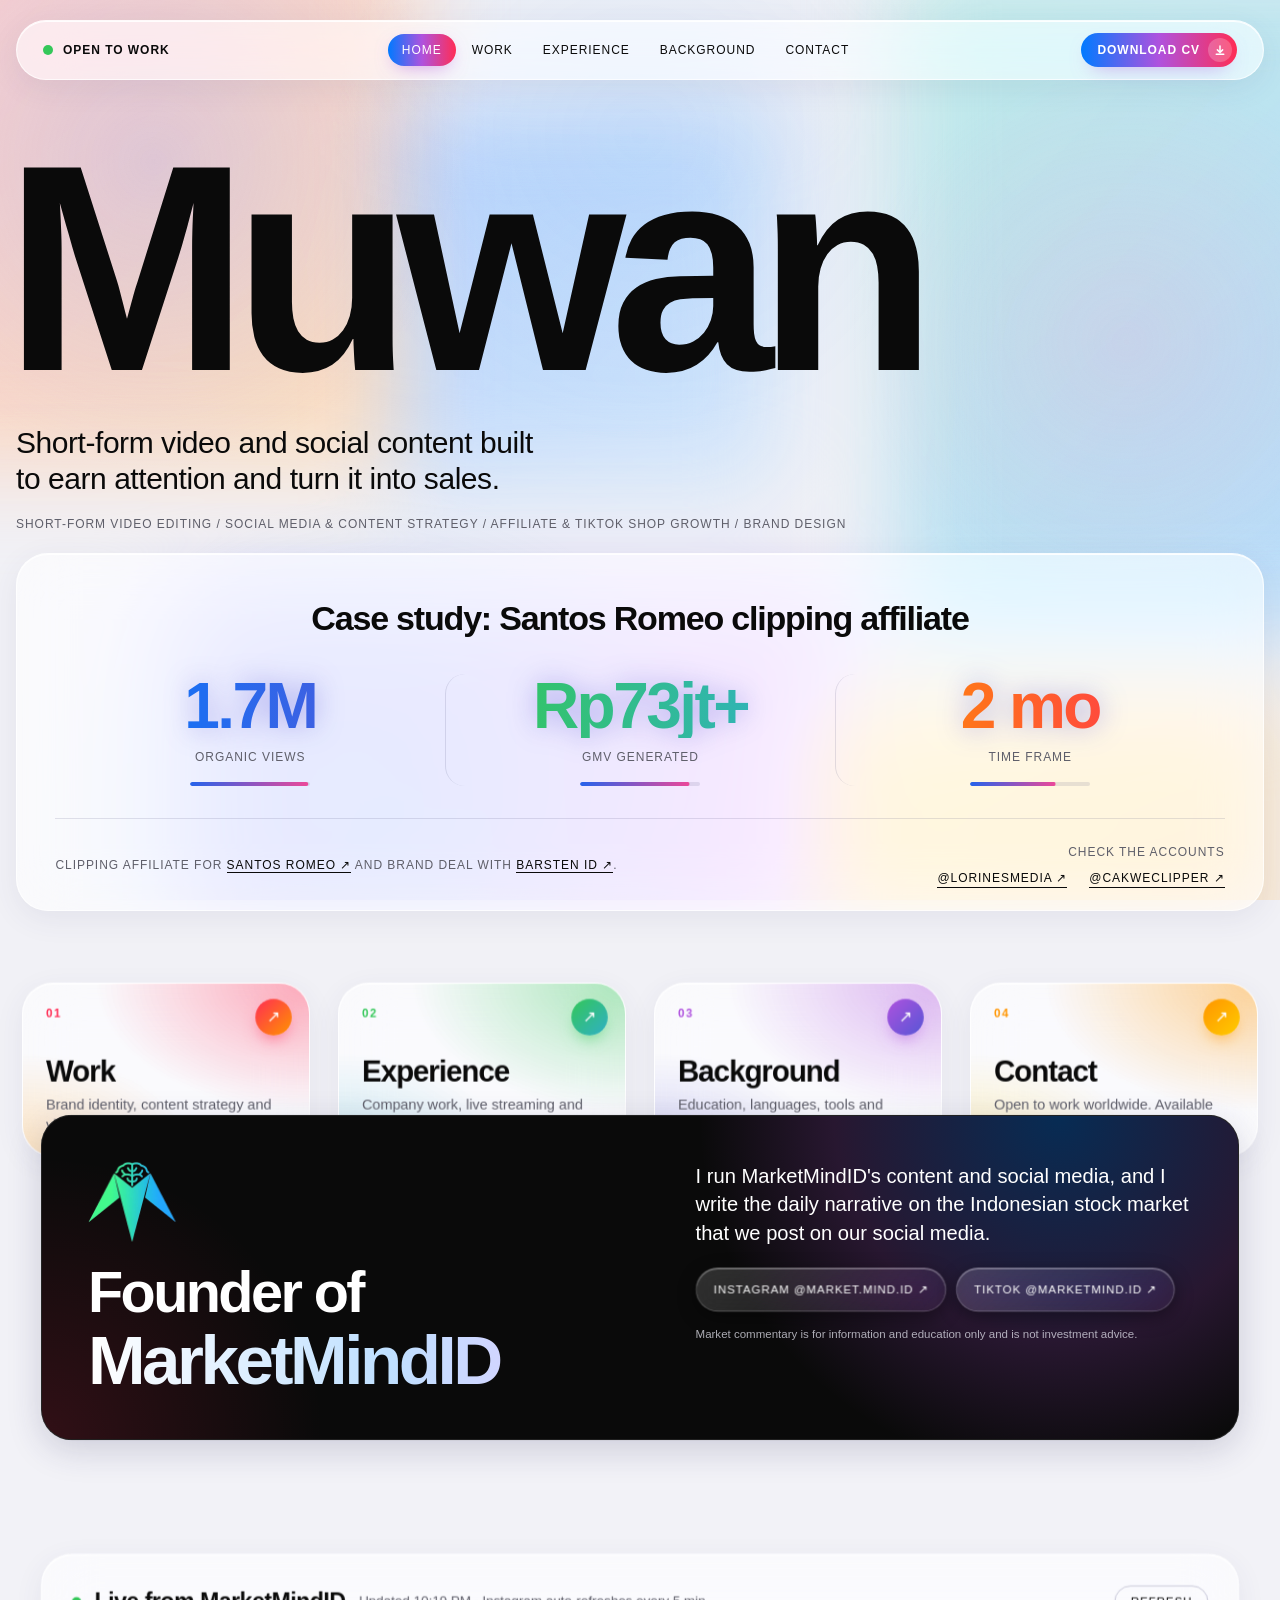
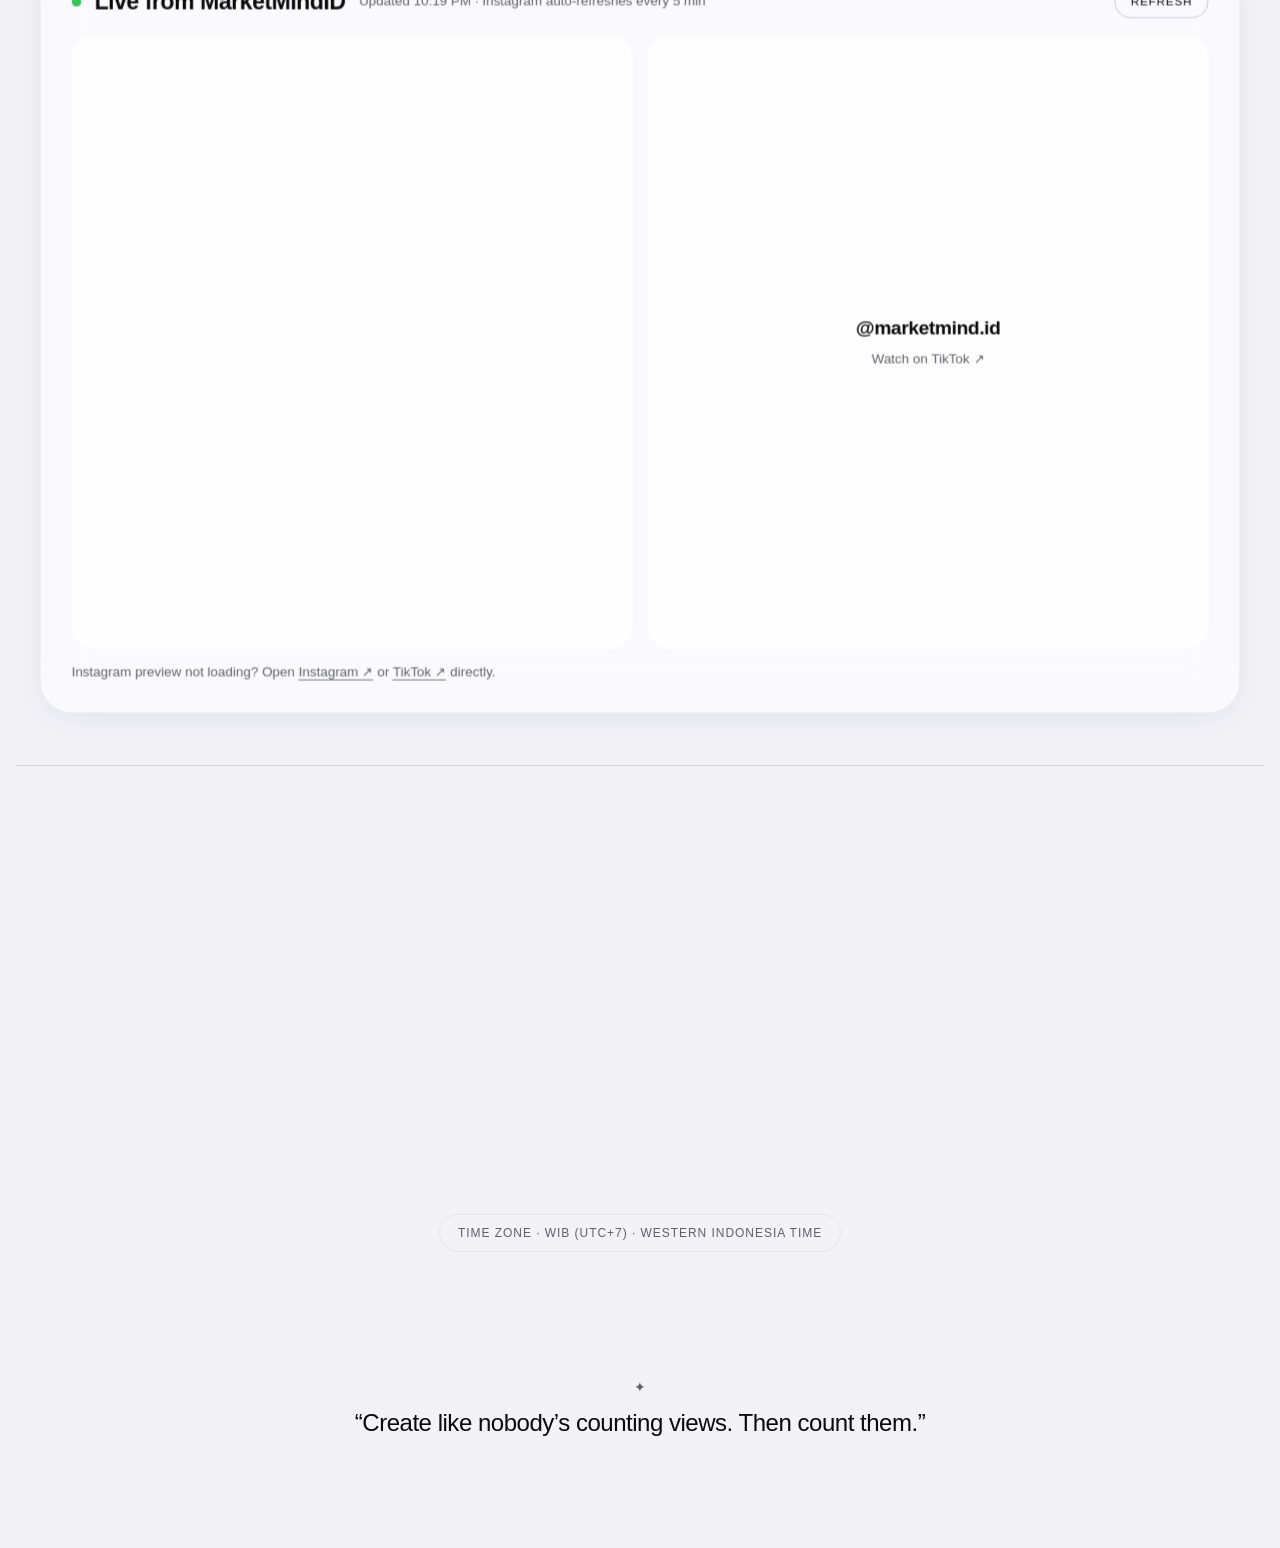
==== commit 09a4dc06: "Add files via upload" ====
--- a/index.html
+++ b/index.html
@@ -12,8 +12,812 @@
 <meta name="theme-color" content="#f2f2f7">
 <link rel="preconnect" href="https://www.instagram.com" crossorigin>
 <link rel="icon" href="data:image/svg+xml,<svg xmlns=%22http://www.w3.org/2000/svg%22 viewBox=%220 0 100 100%22><text y=%22.9em%22 font-size=%2290%22>✦</text></svg>">
-
-<link rel="stylesheet" href="style.css">
+<style>
+/* =====================================================================
+   Muwan Syahdan portfolio | style.css
+   1) base reset  2) layout + components  3) glass + liquid layers  4) THEME (colors)
+   ===================================================================== */
+:root { color-scheme: light; box-sizing: border-box; padding-top: env(safe-area-inset-top, 0px); padding-bottom: env(safe-area-inset-bottom, 0px); }
+html { scroll-padding-top: env(safe-area-inset-top, 0px); }
+body { margin: 0; }
+img { max-width: 100%; }
+[hidden]:not([hidden=until-found i]) { display: none !important; }
+
+/* Layout: white page, black MarketMindID band up top, then one tile grid. Grouped work opens into numbered tiles that slide in. Helvetica Neue only. */
+:root {
+  --bg: #ffffff;
+  --ink: #0a0a0a;
+  --mute: #6b6b6b;
+  --line: #e6e6e6;
+  --tile: #f3f3f3;
+  --soft: #bdbdbd;
+  --font: 'Helvetica Neue', Helvetica, Arial, 'Liberation Sans', sans-serif;
+  --ease: cubic-bezier(0.2, 0.7, 0.2, 1);
+  color-scheme: light;
+}
+* { box-sizing: border-box; }
+body {
+  background: var(--bg);
+  color: var(--ink);
+  font-family: var(--font);
+  font-size: 17px;
+  line-height: 1.5;
+  padding-block: 20px 56px;
+  padding-left: max(16px, env(safe-area-inset-left, 0px));
+  padding-right: max(16px, env(safe-area-inset-right, 0px));
+}
+a { color: inherit; text-decoration: none; }
+button { font-family: var(--font); color: inherit; }
+:focus-visible { outline: 2px solid currentColor; outline-offset: 3px; }
+::selection { background: var(--ink); color: var(--bg); }
+.wrap { max-width: 1120px; margin-inline: auto; }
+
+.util {
+  font-size: 12px;
+  font-weight: 500;
+  letter-spacing: 0.08em;
+  text-transform: uppercase;
+  color: var(--mute);
+}
+
+/* top bar */
+.bar { display: flex; flex-wrap: wrap; gap: 8px 24px; justify-content: space-between; align-items: baseline; padding-bottom: 18px; border-bottom: 1px solid var(--line); }
+.bar nav { display: flex; gap: 22px; flex-wrap: wrap; }
+.bar nav a { color: var(--ink); border-bottom: 1px solid transparent; }
+.bar nav a:hover { border-bottom-color: var(--ink); }
+
+/* hero */
+.hero { padding-block: clamp(40px, 9vw, 96px) 0; }
+.hero h1 {
+  margin: 0;
+  font-weight: 700;
+  font-size: clamp(76px, 23vw, 300px);
+  line-height: 0.88;
+  letter-spacing: -0.055em;
+  margin-left: -0.04em;
+}
+.lede {
+  margin: 28px 0 0;
+  max-width: 900px;
+  font-size: clamp(22px, 2.8vw, 30px);
+  line-height: 1.2;
+  letter-spacing: -0.015em;
+  font-weight: 500;
+  text-wrap: balance;
+}
+
+.roles { margin: 18px 0 0; max-width: none; }
+
+/* MarketMindID band */
+.mm {
+  margin-top: clamp(32px, 5vw, 56px);
+  background: var(--ink); color: var(--bg);
+  padding: clamp(22px, 4vw, 48px);
+  display: grid; grid-template-columns: minmax(0, 1.1fr) minmax(0, 1fr); gap: 24px clamp(24px, 5vw, 64px);
+  scroll-margin-top: 16px;
+}
+.mm .util { color: var(--soft); }
+.mm .logo { display: block; width: clamp(64px, 9vw, 92px); height: auto; margin-bottom: 22px; }
+.mm .role { display: block; font-weight: 700; font-size: clamp(32px, 5vw, 60px); line-height: 1; letter-spacing: -0.045em; }
+.mm h2 { margin: 6px 0 0; font-weight: 700; font-size: clamp(36px, 6vw, 72px); line-height: 0.96; letter-spacing: -0.05em; text-wrap: balance; }
+.mm p { margin: 0 0 22px; max-width: 48ch; font-size: clamp(18px, 2vw, 21px); line-height: 1.4; }
+.links { display: flex; flex-wrap: wrap; gap: 10px; }
+.btn {
+  display: inline-block; font-size: 12px; font-weight: 500; letter-spacing: 0.08em; text-transform: uppercase;
+  background: var(--ink); color: var(--bg); border: 1px solid var(--ink); padding: 13px 18px;
+  transition: background-color 0.2s, color 0.2s;
+}
+.btn:hover { background: var(--bg); color: var(--ink); }
+.mm .btn { background: var(--bg); color: var(--ink); border-color: var(--bg); }
+.mm .btn:hover { background: transparent; color: var(--bg); }
+
+/* results strip */
+.proof { margin-top: clamp(32px, 5vw, 56px); display: flex; flex-wrap: wrap; justify-content: center; gap: 28px clamp(36px, 8vw, 120px); border-top: 1px solid var(--ink); padding-block: clamp(28px, 4vw, 44px); }
+.proof > div { min-width: 120px; text-align: center; }
+.proof b { display: block; font-weight: 700; font-size: clamp(34px, 6vw, 64px); line-height: 1; letter-spacing: -0.04em; font-variant-numeric: tabular-nums; }
+.proof span { display: block; margin-top: 10px; }
+.proof-src { display: flex; flex-wrap: wrap; gap: 16px 72px; justify-content: center; align-items: flex-start; text-align: left; margin: 0; padding-top: 18px; border-top: 1px solid var(--line); }
+.proof-src a { color: var(--ink); border-bottom: 1px solid var(--ink); }
+.proof-src > span:first-child { max-width: 44ch; line-height: 1.6; }
+.acc { display: flex; flex-direction: column; align-items: center; gap: 8px; text-align: center; }
+.acc-links { display: flex; flex-wrap: wrap; justify-content: center; gap: 8px 22px; }
+
+section { padding-top: clamp(44px, 7vw, 88px); }
+.head { display: flex; flex-wrap: wrap; gap: 14px 24px; justify-content: space-between; align-items: end; margin-bottom: 20px; }
+.head h2 { margin: 0; font-weight: 700; font-size: clamp(30px, 4.6vw, 48px); line-height: 1; letter-spacing: -0.04em; }
+.filters { display: flex; gap: 8px; flex-wrap: wrap; }
+.pill {
+  font-size: 12px; font-weight: 500; letter-spacing: 0.08em; text-transform: uppercase;
+  background: transparent; color: var(--ink); border: 1px solid var(--ink);
+  padding: 9px 16px; cursor: pointer; border-radius: 0;
+}
+.pill:hover { background: var(--tile); }
+.pill[aria-pressed="true"] { background: var(--ink); color: var(--bg); }
+
+/* work categories */
+.cats { border-top: 1px solid var(--ink); }
+.cat { border-bottom: 1px solid var(--ink); }
+.cath { margin: 0; }
+.cathead {
+  display: grid; grid-template-columns: minmax(0, 1fr) auto; gap: 10px 20px; align-items: start;
+  width: 100%; text-align: left; background: transparent; border: 0; border-radius: 0; padding: 26px 0; cursor: pointer;
+}
+.cathead .ct { grid-column: 1; font-weight: 700; font-size: clamp(30px, 5.6vw, 68px); line-height: 0.98; letter-spacing: -0.05em; text-wrap: balance; transition: transform 0.4s var(--ease); }
+.cathead:hover .ct { transform: translateX(10px); }
+.cathead .cd { grid-column: 1; max-width: 58ch; color: var(--mute); font-size: clamp(16px, 1.8vw, 19px); line-height: 1.4; }
+.cathead .ci { grid-column: 2; grid-row: 1; width: 40px; height: 40px; border: 1px solid currentColor; display: grid; place-items: center; font-size: 22px; line-height: 1; transition: transform 0.4s var(--ease), background-color 0.2s, color 0.2s; }
+.cathead:hover .ci { background: var(--ink); color: var(--bg); }
+.cat.open .ci { transform: rotate(45deg); }
+.cathead.tight { padding-bottom: 12px; }
+.cdo { margin: 0; padding: 0 64px 26px 0; max-width: 62ch; color: var(--mute); font-size: clamp(16px, 1.8vw, 19px); line-height: 1.4; cursor: pointer; }
+.cdo a, .meta a { color: var(--ink); border-bottom: 1px solid var(--ink); }
+.catpanel { display: grid; grid-template-rows: 0fr; visibility: hidden; transition: grid-template-rows 0.55s var(--ease), visibility 0s 0.55s; }
+.cat.open .catpanel { grid-template-rows: 1fr; visibility: visible; transition: grid-template-rows 0.55s var(--ease), visibility 0s; }
+.catinner { overflow: hidden; min-height: 0; padding: 10px 14px 28px; margin-inline: -14px; opacity: 0; transform: translateY(-6px); transition: opacity 0.4s ease, transform 0.55s var(--ease); }
+.cat.open .catinner { opacity: 1; transform: none; transition: opacity 0.5s ease 0.08s, transform 0.55s var(--ease); }
+@media (prefers-reduced-motion: reduce) { .catinner, .cat.open .catinner { transition: none; transform: none; } }
+.duties { display: grid; grid-template-columns: repeat(4, minmax(0, 1fr)); gap: 12px; margin-bottom: 20px; }
+.duty { background: var(--tile); padding: 18px; min-height: 170px; display: flex; flex-direction: column; justify-content: space-between; gap: 20px; }
+.duties.three { grid-template-columns: repeat(3, minmax(0, 1fr)); }
+.duties.three .duty { min-height: 210px; }
+.duty .dd { margin: 10px 0 0; font-size: 15px; line-height: 1.4; color: var(--mute); }
+.meta { display: flex; flex-wrap: wrap; gap: 8px 28px; margin: 4px 0 16px; }
+.meta span:first-child { color: var(--ink); }
+.duty .t { font-weight: 700; font-size: clamp(20px, 2.3vw, 28px); line-height: 1.05; letter-spacing: -0.035em; overflow-wrap: anywhere; }
+
+/* tile grid */
+.grid { list-style: none; margin: 0; padding: 0; display: grid; grid-template-columns: repeat(3, minmax(0, 1fr)); gap: 12px; }
+.grid > li { min-width: 0; }
+.feat { grid-column: 1 / -1; }
+.group.open { grid-column: 1 / -1; margin-block: clamp(20px, 3.4vw, 44px); }
+.tile {
+  display: flex; flex-direction: column; justify-content: space-between; gap: 24px;
+  width: 100%; height: 100%; aspect-ratio: 1 / 1;
+  background: var(--tile); color: var(--ink);
+  border: 0; border-radius: 0; padding: 18px; text-align: left; cursor: pointer;
+  transition: background-color 0.2s, color 0.2s;
+}
+.tile:hover, .tile:focus-visible { background: var(--ink); color: var(--bg); }
+.tile:hover .util, .tile:focus-visible .util { color: var(--soft); }
+.tile .top { display: flex; justify-content: space-between; gap: 12px; align-items: baseline; }
+.tile .t { display: block; margin: 0; font-weight: 700; font-size: clamp(20px, 2.3vw, 28px); line-height: 1.05; letter-spacing: -0.035em; overflow-wrap: anywhere; }
+.tile .sub { margin: 10px 0 0; }
+.badge { display: inline-block; margin-top: 12px; font-size: 11px; font-weight: 500; letter-spacing: 0.08em; text-transform: uppercase; border: 1px solid currentColor; padding: 3px 8px; }
+.feat .tile { aspect-ratio: auto; min-height: 260px; }
+/* affiliate banner: zoomed out, sits in the upper area so it clears the title */
+/* placeholder tile: not a link yet */
+.tile.soon, .tile.soon:hover, .tile.soon:focus-visible { cursor: default; background: var(--tile); color: var(--ink); }
+.tile.soon:hover .util { color: var(--mute); }
+.tile.soon .badge { border-style: dashed; }
+.feat .tile.has-thumb { background: #1c1c1c; min-height: clamp(300px, 34vw, 380px); }
+.feat .tile.has-thumb .thumb {
+  inset: 0 0 auto 0; height: 64%; object-fit: contain; object-position: center;
+}
+/* watch-on choice (TikTok / YouTube) */
+.feat .tile.choice { cursor: default; }
+.choice .watch { display: flex; gap: 8px; }
+.choice .watch a {
+  color: #fff; padding: 6px 12px; border-radius: 8px; line-height: 1.2;
+  background: rgba(255, 255, 255, 0.14);
+  -webkit-backdrop-filter: blur(12px) saturate(160%); backdrop-filter: blur(12px) saturate(160%);
+  border: 1px solid rgba(255, 255, 255, 0.34);
+  box-shadow: inset 0 1px 1px rgba(255, 255, 255, 0.35);
+  transition: background-color 0.2s, border-color 0.2s;
+}
+.choice .watch a:hover, .choice .watch a:focus-visible { background: rgba(255, 255, 255, 0.3); border-color: rgba(255, 255, 255, 0.7); }
+.feat .tile.has-thumb::before { background: linear-gradient(180deg, rgba(0, 0, 0, 0.2) 0%, rgba(0, 0, 0, 0) 40%, rgba(0, 0, 0, 0.6) 100%); }
+.feat .t { font-size: clamp(28px, 4.2vw, 52px); }
+.feat .stat { margin: 14px 0 0; max-width: 44ch; font-size: 17px; line-height: 1.35; }
+.pips { display: flex; gap: 6px; margin-top: 14px; }
+.pips i { font-style: normal; font-size: 11px; font-weight: 500; width: 24px; height: 24px; display: grid; place-items: center; border: 1px solid currentColor; }
+
+/* opened group */
+.gpanel { border-top: 1px solid var(--ink); padding-top: clamp(18px, 2.4vw, 26px); padding-bottom: clamp(6px, 1.2vw, 14px); }
+.ghead { display: flex; justify-content: space-between; align-items: baseline; gap: 12px; margin-bottom: clamp(16px, 2vw, 24px); }
+.ghead h3 { margin: 0; font-weight: 700; font-size: clamp(24px, 3.2vw, 38px); letter-spacing: -0.04em; line-height: 1; }
+.subgrid { display: grid; grid-template-columns: repeat(4, minmax(0, 1fr)); gap: clamp(12px, 1.6vw, 18px); }
+.subgrid .tile { aspect-ratio: 4 / 5; }
+.subgrid .tile .t { font-size: clamp(56px, 8vw, 104px); letter-spacing: -0.06em; line-height: 0.9; }
+.group.open .subgrid .tile { animation: slide 0.6s var(--ease) backwards; animation-delay: calc(var(--i) * 80ms); }
+@keyframes slide {
+  from { opacity: 0; transform: translateX(36px); }
+  to { opacity: 1; transform: none; }
+}
+
+/* background */
+.bg3 { display: grid; grid-template-columns: repeat(3, minmax(0, 1fr)); gap: 32px 40px; }
+.bgcol { padding-top: 4px; min-width: 0; }
+.bgcol .big { margin: 14px 0 0; font-weight: 700; font-size: clamp(22px, 2.4vw, 30px); line-height: 1.1; letter-spacing: -0.03em; }
+.bgcol .big a { border-bottom: 1px solid var(--ink); }
+.bgcol p { margin: 10px 0 0; }
+.bgcol .mute { color: var(--mute); }
+.rows { list-style: none; margin: 10px 0 0; padding: 0; }
+.rows li { display: flex; justify-content: space-between; align-items: baseline; gap: 16px; padding: 14px 0; border-bottom: 1px solid var(--line); }
+.rows li > span:first-child { font-weight: 700; font-size: 20px; letter-spacing: -0.02em; }
+.rows .lvl { text-align: right; min-width: 0; }
+.rows .lvl small { display: block; color: var(--mute); font-size: 14px; }
+.tools li { display: block; }
+.tools li p { margin: 4px 0 0; color: var(--mute); font-size: 15px; line-height: 1.4; }
+
+/* contact */
+.contact { display: grid; grid-template-columns: repeat(auto-fit, minmax(260px, 1fr)); border-top: 1px solid var(--ink); }
+.contact > div { padding: 20px 16px 20px 0; min-width: 0; border-bottom: 1px solid var(--line); }
+.contact p { margin: 8px 0 12px; font-size: clamp(20px, 2.6vw, 28px); letter-spacing: -0.025em; overflow-wrap: anywhere; user-select: all; }
+.profiles { margin-top: 20px; }
+footer { margin-top: 36px; display: flex; flex-wrap: wrap; gap: 8px 24px; justify-content: space-between; }
+
+/* contact rows */
+.cwrap { display: grid; grid-template-columns: minmax(0, 1fr) minmax(0, 1.5fr); gap: 32px 64px; align-items: center; border-top: 1px solid var(--ink); padding-top: 24px; }
+.cintro h2 { margin: 14px 0 0; font-weight: 700; font-size: clamp(34px, 5vw, 60px); line-height: 0.98; letter-spacing: -0.045em; text-wrap: balance; }
+.cintro p { margin: 18px 0 0; max-width: 34ch; color: var(--mute); font-size: 19px; line-height: 1.4; }
+.crow { display: grid; grid-template-columns: 110px minmax(0, 1fr) auto; gap: 16px; align-items: baseline; padding: 18px 0; border-bottom: 1px solid var(--line); transition: transform 0.35s var(--ease); }
+.crow:first-child { padding-top: 18px; }
+.crow.link:hover { transform: translateX(8px); }
+.crow .cval { font-size: clamp(18px, 2vw, 24px); letter-spacing: -0.02em; overflow-wrap: anywhere; min-width: 0; }
+.crow .cval em { font-style: normal; font-size: 12px; font-weight: 500; letter-spacing: 0.08em; text-transform: uppercase; color: var(--mute); margin-left: 10px; white-space: nowrap; }
+.crow .arr { font-size: 18px; }
+.crow .pill { padding: 7px 14px; }
+
+.social { display: flex; flex-wrap: wrap; justify-content: center; gap: 14px 36px; margin-top: 48px; padding-top: 26px; border-top: 1px solid var(--line); }
+.social a { font-size: 12px; font-weight: 500; letter-spacing: 0.08em; text-transform: uppercase; color: var(--ink); padding: 4px 0; border-bottom: 1px solid transparent; transition: border-color 0.2s; }
+.social a span { color: var(--mute); margin-right: 4px; }
+.social a:hover { border-bottom-color: var(--ink); }
+.tzline { display: flex; justify-content: center; margin: 28px 0 0; }
+.tzline span { display: inline-block; padding: 9px 18px; border: 1px solid var(--line); border-radius: 999px; text-align: center; }
+.social { margin-top: 28px; }
+
+/* cursor label (desktop pointers only) */
+.cursor {
+  position: fixed; left: 0; top: 0; z-index: 20; pointer-events: none;
+  font-size: 12px; font-weight: 500; letter-spacing: 0.08em; text-transform: uppercase;
+  background: var(--bg); color: var(--ink); border: 1px solid var(--ink); padding: 6px 10px;
+  opacity: 0; transform: translate(-100px, -100px); transition: opacity 0.12s;
+}
+.cursor.on { opacity: 1; }
+@media (hover: none), (pointer: coarse) { .cursor { display: none; } }
+
+.featrow { display: grid; grid-template-columns: repeat(2, minmax(0, 1fr)); gap: 12px; align-items: stretch; }
+@media (max-width: 720px) { .featrow { grid-template-columns: minmax(0, 1fr); } }
+.featrow .group.open { grid-column: 1 / -1; margin-block: clamp(12px, 2vw, 24px) 0; }
+.featrow:has(.group.open) > .tile { grid-column: 1 / -1; }
+#p-funny .subgrid { grid-template-columns: repeat(5, minmax(0, 1fr)); }
+#p-funny .subgrid .tile .t { font-size: clamp(44px, 6vw, 80px); }
+@media (max-width: 860px) { #p-funny .subgrid { grid-template-columns: repeat(2, minmax(0, 1fr)); } #p-funny .subgrid .tile:last-child { grid-column: 1 / -1; aspect-ratio: auto; min-height: 140px; } }
+#p-funny .subgrid .tile { aspect-ratio: 1 / 1; min-height: 0; }
+#p-funny .subgrid .tile .thumb { object-position: 50% 72%; transform: scale(1.35); transform-origin: 50% 72%; }
+#p-funny .subgrid .tile.has-thumb:hover .thumb { transform: scale(1.42); }
+#p-funny .subgrid .tile:nth-child(3) .thumb { object-position: 50% 50%; transform: scale(1.15); transform-origin: 50% 50%; }
+#p-funny .subgrid .tile.has-thumb:nth-child(3):hover .thumb { transform: scale(1.22); }
+.skills { margin-top: clamp(28px, 4vw, 44px); padding-top: clamp(20px, 3vw, 28px); border-top: 1px solid var(--line); }
+.skillgrid { display: grid; grid-template-columns: repeat(2, minmax(0, 1fr)); gap: 24px 40px; margin-top: 16px; }
+@media (max-width: 860px) { .skillgrid { grid-template-columns: minmax(0, 1fr); } }
+.proof-h { flex: 0 0 100%; margin: 0; text-align: center; font-weight: 700; font-size: clamp(22px, 3vw, 34px); line-height: 1.1; letter-spacing: -0.035em; text-wrap: balance; }
+
+/* liquid glass */
+body::before {
+  content: ""; position: fixed; inset: 0; z-index: -1; pointer-events: none;
+  background:
+    radial-gradient(40vmax 40vmax at 12% 18%, rgba(130, 150, 255, 0.22), transparent 60%),
+    radial-gradient(36vmax 36vmax at 88% 38%, rgba(255, 150, 200, 0.18), transparent 60%),
+    radial-gradient(44vmax 44vmax at 30% 92%, rgba(120, 225, 205, 0.18), transparent 60%);
+}
+.tile, .duty {
+  border-radius: 16px;
+  background: linear-gradient(135deg, rgba(255, 255, 255, 0.78), rgba(232, 232, 240, 0.42));
+  border: 1px solid rgba(255, 255, 255, 0.8);
+  -webkit-backdrop-filter: blur(16px) saturate(1.6);
+  backdrop-filter: blur(16px) saturate(1.6);
+  box-shadow: 0 0 0 1px rgba(0, 0, 0, 0.06), inset 0 1px 0 rgba(255, 255, 255, 0.95), 0 4px 16px rgba(0, 0, 0, 0.06);
+}
+.tile:hover, .tile:focus-visible { border-color: rgba(255, 255, 255, 0.18); }
+@supports not ((backdrop-filter: blur(1px)) or (-webkit-backdrop-filter: blur(1px))) {
+  .tile, .duty { background: var(--tile); }
+}
+.mm { border-radius: 22px; }
+.btn, .pill { border-radius: 12px; }
+.badge, .pips i { border-radius: 8px; }
+.cathead .ci { border-radius: 12px; }
+.cursor { border-radius: 10px; }
+
+/* tools chips */
+.tgroups { display: grid; gap: 20px; margin-top: 14px; }
+.tl { display: block; margin-bottom: 8px; }
+.chips { list-style: none; margin: 0; padding: 0; display: flex; flex-wrap: wrap; gap: 8px; }
+.chips li {
+  font-size: 15px; font-weight: 500; letter-spacing: -0.01em; line-height: 1.2;
+  padding: 8px 14px; border-radius: 999px;
+  background: linear-gradient(135deg, rgba(255, 255, 255, 0.78), rgba(232, 232, 240, 0.42));
+  border: 1px solid rgba(255, 255, 255, 0.8);
+  -webkit-backdrop-filter: blur(10px); backdrop-filter: blur(10px);
+  box-shadow: 0 0 0 1px rgba(0, 0, 0, 0.06), inset 0 1px 0 rgba(255, 255, 255, 0.95);
+}
+
+.chips li { display: inline-flex; align-items: center; }
+.chips li svg { width: 22px; height: 15px; border-radius: 3px; margin-right: 8px; flex: none; box-shadow: 0 0 0 1px rgba(0, 0, 0, 0.14); }
+.chips li em { font-style: normal; font-size: 13px; color: var(--mute); margin-left: 8px; }
+.bgcol p.small { font-size: 14px; }
+
+/* frosted dark band + bouncy hover */
+:root { --grain: url("data:image/svg+xml;utf8,<svg xmlns='http://www.w3.org/2000/svg' width='140' height='140'><filter id='n'><feTurbulence type='fractalNoise' baseFrequency='.9' numOctaves='2' stitchTiles='stitch'/><feColorMatrix values='0 0 0 0 1 0 0 0 0 1 0 0 0 0 1 0 0 0 .55 0'/></filter><rect width='100%25' height='100%25' filter='url(%23n)' opacity='.07'/></svg>"); }
+.mm {
+  background: var(--grain), linear-gradient(135deg, rgba(20, 20, 24, 0.94), rgba(4, 4, 6, 0.97));
+  border: 1px solid rgba(255, 255, 255, 0.16);
+  -webkit-backdrop-filter: blur(22px) saturate(1.8);
+  backdrop-filter: blur(22px) saturate(1.8);
+  box-shadow: inset 0 1px 0 rgba(255, 255, 255, 0.28), inset 0 -1px 0 rgba(255, 255, 255, 0.04), 0 12px 40px rgba(0, 0, 0, 0.16);
+}
+@supports not ((backdrop-filter: blur(1px)) or (-webkit-backdrop-filter: blur(1px))) {
+  .mm { background: var(--ink); }
+}
+@media (hover: hover) and (pointer: fine) {
+  .tile, .duty, .mm, .chips li { transition: transform 0.6s cubic-bezier(0.34, 1.56, 0.64, 1), background-color 0.2s, color 0.2s, box-shadow 0.3s; }
+  .tile:hover, .duty:hover, .chips li:hover { transform: translateY(-3px) scale(1.025); }
+  .feat .tile:hover, .mm:hover { transform: scale(1.01); }
+  .tile:hover {
+    background: radial-gradient(220px circle at var(--mx, 50%) var(--my, 50%), rgba(255, 255, 255, 0.22), transparent 65%), var(--ink);
+    box-shadow: 0 0 0 1px rgba(255, 255, 255, 0.1), inset 0 1px 0 rgba(255, 255, 255, 0.25), 0 14px 32px rgba(0, 0, 0, 0.22);
+  }
+  .duty:hover, .chips li:hover {
+    background: radial-gradient(200px circle at var(--mx, 50%) var(--my, 50%), rgba(255, 255, 255, 0.95), transparent 65%), linear-gradient(135deg, rgba(255, 255, 255, 0.78), rgba(232, 232, 240, 0.42));
+    box-shadow: 0 0 0 1px rgba(0, 0, 0, 0.06), inset 0 1px 0 rgba(255, 255, 255, 0.95), 0 12px 28px rgba(0, 0, 0, 0.1);
+  }
+  .mm:hover {
+    background: radial-gradient(300px circle at var(--mx, 50%) var(--my, 50%), rgba(255, 255, 255, 0.13), transparent 65%), var(--grain), linear-gradient(135deg, rgba(20, 20, 24, 0.94), rgba(4, 4, 6, 0.97));
+  }
+}
+.tile:active, .chips li:active { transform: scale(0.97); }
+@media (prefers-reduced-motion: reduce) {
+  .tile, .duty, .mm, .chips li { transition: none; transform: none !important; }
+}
+
+/* thumbnails */
+.tile.has-thumb { position: relative; overflow: hidden; color: #fff; }
+.tile.has-thumb .thumb { position: absolute; inset: 0; width: 100%; height: 100%; object-fit: cover; transition: transform 0.7s cubic-bezier(0.2, 0.7, 0.2, 1); }
+.tile.has-thumb::before { content: ""; position: absolute; inset: 0; z-index: 1; background: linear-gradient(180deg, rgba(0, 0, 0, 0.38) 0%, rgba(0, 0, 0, 0) 38%, rgba(0, 0, 0, 0.7) 100%); }
+.tile.has-thumb > span { position: relative; z-index: 2; }
+.tile.has-thumb .util { color: rgba(255, 255, 255, 0.85); }
+.tile.has-thumb:hover .thumb { transform: scale(1.06); }
+
+.gtile.has-thumb::before { background: linear-gradient(180deg, rgba(0, 0, 0, 0.35) 0%, rgba(0, 0, 0, 0.12) 40%, rgba(0, 0, 0, 0.78) 100%); }
+.gtile.has-thumb[aria-controls="p-logo"]::before { background: linear-gradient(180deg, rgba(0, 0, 0, 0.45) 0%, rgba(0, 0, 0, 0) 28%); }
+/* logo box: image sits in its own area, title/caption on a solid band below so they never overlap */
+.gtile.has-thumb[aria-controls="p-logo"] { display: grid !important; grid-template-rows: minmax(0, 1fr) auto; gap: 0; padding: 0 !important; background: #0a0a0a; }
+.gtile.has-thumb[aria-controls="p-logo"] .thumb { position: static; grid-area: 1 / 1; width: 100%; height: 100%; min-height: 0; }
+.gtile.has-thumb[aria-controls="p-logo"] > .top { grid-area: 1 / 1; align-self: start; padding: 18px 18px 0; }
+.gtile.has-thumb[aria-controls="p-logo"] > span:last-child { grid-row: 2; grid-column: 1; padding: 14px 18px 18px; background: #0a0a0a; }
+.gtile.has-thumb .pips i { background: rgba(255, 255, 255, 0.14); -webkit-backdrop-filter: blur(8px); backdrop-filter: blur(8px); border-color: rgba(255, 255, 255, 0.5); }
+.subgrid .tile.has-thumb { justify-content: flex-start; }
+.subgrid .tile.has-thumb .t, .subgrid .tile.has-thumb .sub { display: none; }
+.subgrid .tile.has-thumb .top > span:first-child, .tile.has-thumb .badge {
+  padding: 4px 9px; border-radius: 8px; background: rgba(0, 0, 0, 0.42);
+  -webkit-backdrop-filter: blur(10px); backdrop-filter: blur(10px);
+  border: 1px solid rgba(255, 255, 255, 0.22);
+}
+.subgrid .tile.has-thumb .top { justify-content: flex-start; align-items: center; gap: 8px; flex-wrap: wrap; }
+.subgrid .tile.has-thumb .top .arr { margin-left: auto; }
+/* red liquid-glass badge */
+.subgrid .tile.has-thumb .top .badge {
+  margin: 0; padding: 4px 10px; border-radius: 8px; color: #fff; font-weight: 600;
+  background: linear-gradient(135deg, rgba(255, 70, 70, 0.62) 0%, rgba(200, 10, 30, 0.42) 55%, rgba(255, 110, 110, 0.5) 100%);
+  -webkit-backdrop-filter: blur(14px) saturate(180%); backdrop-filter: blur(14px) saturate(180%);
+  border: 1px solid rgba(255, 190, 190, 0.55);
+  box-shadow: inset 0 1px 1px rgba(255, 255, 255, 0.65), inset 0 -6px 12px rgba(120, 0, 10, 0.28), 0 4px 14px rgba(220, 20, 40, 0.38);
+  text-shadow: 0 1px 2px rgba(90, 0, 10, 0.45);
+}
+.subgrid .tile.has-thumb::before { background: linear-gradient(180deg, rgba(0, 0, 0, 0.45) 0%, rgba(0, 0, 0, 0) 30%); }
+
+/* background pop */
+.cat.open .bgcol { animation: pop 0.55s var(--ease) backwards; }
+.cat.open .bgcol:nth-child(2) { animation-delay: 80ms; }
+.cat.open .bgcol:nth-child(3) { animation-delay: 160ms; }
+@keyframes pop {
+  from { opacity: 0; transform: translateY(18px) scale(0.96); }
+  to { opacity: 1; transform: none; }
+}
+
+/* narrow phones: keep collage tiles clean, title only */
+@media (max-width: 560px) {
+  .gtile.has-thumb .sub, .gtile.has-thumb .pips { display: none; }
+  .gtile.has-thumb .t { font-size: 18px; }
+}
+@media (max-width: 860px) {
+  .grid, .subgrid, .duties { grid-template-columns: repeat(2, minmax(0, 1fr)); }
+  .bg3, .cwrap, .duties.three { grid-template-columns: minmax(0, 1fr); }
+  .crow { grid-template-columns: 84px minmax(0, 1fr) auto; }
+  .grid > li:last-child { grid-column: span 2; }
+  .mm { grid-template-columns: minmax(0, 1fr); }
+}
+@media (max-width: 480px) {
+  body { font-size: 16px; }
+  .grid { gap: 8px; }
+  .subgrid { gap: 10px; }
+  .tile { padding: 14px; gap: 16px; }
+  .feat .tile { min-height: 220px; }
+  .proof-src { flex-direction: column; align-items: flex-start; }
+  .acc { align-items: flex-start; }
+  .acc-links { justify-content: flex-start; }
+}
+@media (prefers-reduced-motion: reduce) {
+  .tile, .btn, .cursor, .catpanel, .ct, .ci { transition: none; }
+  .group.open .subgrid .tile, .cat.open .bgcol { animation: none; }
+}
+/* CV */
+.cvbox{margin-top:20px;display:grid;gap:14px}
+.cvimg{display:block;width:100%;height:auto;border:1px solid var(--ink);background:var(--tile)}
+.cvfb{display:none;color:var(--mute);margin:0}
+.cvact{display:flex;flex-wrap:wrap;gap:10px;align-items:center}
+.cvact .btn{cursor:pointer;font-family:var(--font)}
+.cvnote{color:var(--mute)}
+:root{--g1:#10b981;--g2:#2563eb;--grad:linear-gradient(90deg,var(--g1),var(--g2))}
+html{scroll-behavior:smooth}
+.bar{position:sticky;top:env(safe-area-inset-top,0px);z-index:50;background:#fff;padding-top:10px}
+.bar nav a.act{border-bottom-color:transparent;background:var(--grad) left bottom/100% 2px no-repeat}
+.pg{position:fixed;left:0;top:0;height:3px;width:100%;background:var(--grad);transform:scaleX(0);transform-origin:0 50%;z-index:100;pointer-events:none}
+.spot{position:fixed;inset:0;z-index:-1;pointer-events:none;background:radial-gradient(520px circle at var(--x,50%) var(--y,15%),rgba(37,99,235,.10),transparent 60%)}
+.totop{position:fixed;right:18px;bottom:calc(18px + env(safe-area-inset-bottom,0px));width:44px;height:44px;border:0;border-radius:50%;background:var(--grad);color:#fff;font-size:20px;cursor:pointer;opacity:0;translate:0 12px;pointer-events:none;transition:opacity .35s,translate .35s var(--ease),scale .35s var(--ease);z-index:60}
+.totop.on{opacity:1;translate:0 0;scale:1;pointer-events:auto}
+.totop.on.gone{opacity:0;translate:0 24px;scale:.6;pointer-events:none}
+.js .rv{opacity:0;translate:var(--tx,0) var(--ty,36px);scale:.96;transition:opacity .7s ease,translate .8s cubic-bezier(.2,.7,.2,1),scale .8s cubic-bezier(.2,.7,.2,1)}
+.js .rv.in{opacity:1;translate:0 0;scale:1}
+.js .rv.up{translate:var(--tx,0) calc(var(--ty,36px)*-1)}
+.mq{overflow:hidden;border-block:1px solid var(--ink);padding:14px 0;margin:8px 0 36px}
+.mq span{display:inline-block;white-space:nowrap;margin-left:-10%;font-weight:700;font-size:clamp(34px,7vw,88px);letter-spacing:-.04em;text-transform:uppercase;-webkit-text-stroke:1.5px var(--ink);color:transparent;will-change:transform}
+.proof b{background:var(--grad);-webkit-background-clip:text;background-clip:text;color:transparent}
+.cathead:hover .ct{background:var(--grad);-webkit-background-clip:text;background-clip:text;color:transparent}
+.cathead:hover .ci{background:var(--grad);color:#fff;border-color:transparent}
+.tile{transition:background-color .2s,color .2s,translate .25s,box-shadow .25s}
+.tile:hover{translate:0 -4px;box-shadow:0 16px 30px -12px rgba(37,99,235,.4)}
+.btn{transition:background-color .2s,color .2s,translate .15s}
+.pill{transition:background-color .2s,color .2s,translate .15s}
+@media(prefers-reduced-motion:reduce){html{scroll-behavior:auto}.js .rv{opacity:1;translate:none;scale:none;transition:none}.tile:hover{translate:none}}
+:root{--mute:#3f3f4d;--soft:#d8d8e8;--r:22px;--glass:rgba(255,255,255,.55);--gb:1px solid rgba(255,255,255,.75);--gs:0 10px 34px rgba(25,20,80,.14),inset 0 1px 0 rgba(255,255,255,.9)}
+html{background:#eef1ff}body{background:transparent}
+.liquid{position:fixed;inset:0;z-index:-2;overflow:hidden;pointer-events:none}
+.liquid .blobs{position:absolute;inset:-10%}
+.liquid i{position:absolute;display:block;width:52vmax;height:52vmax;opacity:.95;will-change:transform,border-radius;animation:morph 16s ease-in-out infinite,drift 26s ease-in-out infinite alternate}
+.liquid i:nth-child(1){left:-8%;top:-10%;background:linear-gradient(135deg,#ff2d75,#ff9a00)}
+.liquid i:nth-child(2){right:-10%;top:5%;background:linear-gradient(135deg,#00e5b0,#0096ff);animation-duration:19s,31s;animation-delay:-4s,-9s}
+.liquid i:nth-child(3){left:20%;bottom:-25%;background:linear-gradient(135deg,#5b2bff,#d61fd0);animation-duration:14s,24s;animation-delay:-8s,-3s}
+.liquid i:nth-child(4){right:8%;bottom:-18%;width:38vmax;height:38vmax;background:linear-gradient(135deg,#ffe14a,#ff6a00);animation-duration:21s,28s;animation-delay:-2s,-12s}
+.liquid i:nth-child(5){left:34%;top:18%;width:30vmax;height:30vmax;background:linear-gradient(135deg,#0a2cff,#00d2ff);animation-duration:18s,34s;animation-delay:-6s,-15s}
+@media(min-width:901px) and (hover:hover){.liquid .blobs{filter:url(#rough)}}
+@keyframes morph{0%,100%{border-radius:42% 58% 63% 37%/45% 35% 65% 55%}33%{border-radius:68% 32% 40% 60%/55% 62% 38% 45%}66%{border-radius:35% 65% 55% 45%/62% 40% 60% 38%}}
+@keyframes drift{0%{transform:translate(-8%,-6%) rotate(0) scale(1)}50%{transform:translate(14%,10%) rotate(90deg) scale(1.12)}100%{transform:translate(28%,-12%) rotate(180deg) scale(.94)}}
+.grain{position:fixed;inset:-50%;z-index:-1;pointer-events:none;opacity:.3;mix-blend-mode:overlay;background-image:url("data:image/svg+xml;utf8,<svg xmlns='http://www.w3.org/2000/svg' width='220' height='220'><filter id='f'><feTurbulence type='fractalNoise' baseFrequency='.85' numOctaves='3' stitchTiles='stitch'/><feColorMatrix values='0 0 0 0 0 0 0 0 0 0 0 0 0 0 0 0 0 0 .6 0'/></filter><rect width='100%' height='100%' filter='url(%23f)'/></svg>");animation:grn 1.2s steps(6) infinite}
+@keyframes grn{0%{transform:translate(0,0)}20%{transform:translate(-3%,2%)}40%{transform:translate(2%,-3%)}60%{transform:translate(-2%,-2%)}80%{transform:translate(3%,3%)}100%{transform:translate(0,0)}}
+.wrap{max-width:min(1680px,100%)}
+.hero h1{max-width:none}
+@media(min-width:1700px){body{font-size:19px}}
+.bar{top:calc(env(safe-area-inset-top,0px) + 8px);margin-bottom:10px;padding:12px 26px;align-items:center;border:var(--gb);border-radius:999px;background:var(--glass);box-shadow:var(--gs);backdrop-filter:blur(20px) saturate(1.6);-webkit-backdrop-filter:blur(20px) saturate(1.6)}
+.proofrow,.cat,.cwrap{background:var(--glass);border:var(--gb);box-shadow:var(--gs);backdrop-filter:blur(22px) saturate(1.7);-webkit-backdrop-filter:blur(22px) saturate(1.7)}
+.proofrow{border-radius:32px;padding:8px clamp(16px,3vw,40px) 22px;margin-top:20px}
+.proof,.proof-src,.cwrap{border-top:0}
+.cat{border-radius:32px;padding-inline:clamp(16px,2.6vw,36px);margin-bottom:18px}
+.cwrap{border-radius:32px;padding:clamp(20px,3vw,44px)}
+.mm{border-radius:32px;overflow:hidden;background:rgba(8,10,28,.78);border:1px solid rgba(255,255,255,.2);box-shadow:0 14px 44px rgba(10,10,60,.3);backdrop-filter:blur(20px) saturate(1.5);-webkit-backdrop-filter:blur(20px) saturate(1.5)}
+.duty{background:rgba(255,255,255,.55);border:var(--gb);border-radius:var(--r)}
+.tile{position:relative;overflow:hidden;border-radius:var(--r)}
+.tile:not(.has-thumb){background:rgba(255,255,255,.5);border:var(--gb)}
+.tile:not(.has-thumb):hover,.tile:not(.has-thumb):focus-visible{background:var(--ink)}
+.grid{gap:16px}.featrow{gap:16px}
+.btn,.pill{border-radius:999px}
+.cathead{border-radius:22px}
+.cathead .ci{border-radius:50%}
+.chips li{border-radius:999px}
+.badge,.pips i{border-radius:999px}
+.cvimg,.logo{border-radius:20px}
+.mq{border:var(--gb);border-radius:999px;background:var(--glass);box-shadow:var(--gs);-webkit-text-stroke-color:var(--ink)}
+.mq span{-webkit-text-stroke-color:var(--ink)}
+@media(prefers-reduced-motion:reduce){.liquid i,.grain{animation:none}.liquid .blobs{filter:none}}
+.mq span{margin-left:0;padding-right:.5em}
+.mqt{display:flex;width:max-content;animation:mqrun 32s linear infinite}
+.mq:hover .mqt{animation-play-state:paused}
+@keyframes mqrun{to{transform:translateX(-50%)}}
+@media(prefers-reduced-motion:reduce){.mqt{animation:none}}
+:root{--font:-apple-system,BlinkMacSystemFont,'SF Pro Display','SF Pro Text','Helvetica Neue',Helvetica,Arial,sans-serif;--g1:#34aadc;--g2:#5856d6;--mute:#5f5f6a;--soft:#e2e2ec;--r:24px;--glass:rgba(255,255,255,.62);--gb:1px solid rgba(255,255,255,.7);--gs:0 8px 30px rgba(60,60,110,.08),inset 0 1px 0 rgba(255,255,255,.9)}
+html{background:#f2f2f7}
+.liquid .blobs{filter:blur(46px) saturate(1.05)}
+.liquid i{opacity:.62}
+.liquid i:nth-child(1){background:linear-gradient(135deg,#ffb8c8,#ffd6a5)}
+.liquid i:nth-child(2){background:linear-gradient(135deg,#a8e6df,#9ccaff)}
+.liquid i:nth-child(3){background:linear-gradient(135deg,#b9b3ff,#e0b8ff)}
+.liquid i:nth-child(4){background:linear-gradient(135deg,#fff0b8,#ffd1a8)}
+.liquid i:nth-child(5){background:linear-gradient(135deg,#9ec5ff,#c6e2ff)}
+.liquid i:nth-child(odd){animation-duration:30s,52s}
+.liquid i:nth-child(even){animation-duration:38s,60s}
+.grain{opacity:.1}
+.spot{background:radial-gradient(520px circle at var(--x,50%) var(--y,15%),rgba(10,132,255,.07),transparent 60%)}
+.bar,.proofrow,.cat,.cwrap{backdrop-filter:blur(28px) saturate(1.8);-webkit-backdrop-filter:blur(28px) saturate(1.8)}
+.mm{background:rgba(44,44,60,.74);border-color:rgba(255,255,255,.22);box-shadow:0 10px 36px rgba(40,40,90,.18)}
+.tile:hover{box-shadow:0 14px 30px -12px rgba(88,86,214,.3)}
+.live{margin-top:20px;border-radius:32px;padding:clamp(16px,2.4vw,32px);background:var(--glass);border:var(--gb);box-shadow:var(--gs);backdrop-filter:blur(28px) saturate(1.8);-webkit-backdrop-filter:blur(28px) saturate(1.8)}
+.lvh{display:flex;flex-wrap:wrap;align-items:center;gap:10px 14px;margin-bottom:16px}
+.lvh b{font-size:clamp(18px,2vw,24px);letter-spacing:-.02em}
+.lvs{color:var(--mute);font-size:14px;margin-right:auto}
+.dot{width:10px;height:10px;border-radius:50%;background:#34c759;animation:lvp 2s infinite}
+@keyframes lvp{0%{box-shadow:0 0 0 0 rgba(52,199,89,.55)}70%{box-shadow:0 0 0 10px rgba(52,199,89,0)}100%{box-shadow:0 0 0 0 rgba(52,199,89,0)}}
+.lvb{display:grid;grid-template-columns:repeat(2,minmax(0,1fr));gap:16px}
+.lvp{border-radius:24px;overflow:hidden;background:rgba(255,255,255,.8);min-height:360px;display:flex;justify-content:center;align-items:flex-start}
+#lv-ig iframe{width:100%;height:640px;border:0}
+/* TikTok: blockquote must fill the flex box, otherwise it collapses to the width of its link text and the embed is invisible */
+#lv-tt{align-items:stretch}
+#lv-tt blockquote{margin:0!important;flex:1 1 100%;width:100%;max-width:100%!important;min-width:0!important}
+#lv-tt iframe{display:block;width:100%!important;max-width:100%!important;min-height:640px;border:0}
+.ttfb{display:flex;flex-direction:column;justify-content:center;align-items:center;gap:8px;width:100%;min-height:360px;padding:24px;text-align:center}
+.ttfb b{font-size:20px;letter-spacing:-.02em}
+.ttfb span{color:var(--mute);font-size:14px}
+.lvn{margin:14px 0 0;font-size:14px;color:var(--mute)}
+.lvn a{border-bottom:1px solid currentColor}
+@media(max-width:820px){.lvb{grid-template-columns:minmax(0,1fr)}}
+@media(prefers-reduced-motion:reduce){.dot{animation:none}}
+.grid{display:flex;flex-wrap:wrap;gap:16px}
+.grid>li{flex:1 1 calc(33.333% - 11px);min-width:0}
+.grid>li.feat,.grid>li.group.open{flex:1 1 100%}
+.grid>li>.tile,.grid>li.group>.tile{aspect-ratio:auto;min-height:clamp(180px,22vw,340px)}
+.featrow{align-items:stretch}
+@media(max-width:860px){.grid>li{flex-basis:calc(50% - 8px)}}
+@media(max-width:560px){.grid>li{flex-basis:100%}}
+.proofrow .proof{display:grid;grid-template-columns:repeat(3,minmax(0,1fr));gap:clamp(20px,3vw,36px) 0;margin-top:0;padding-block:clamp(24px,3vw,40px) clamp(20px,3vw,32px)}
+.proofrow .proof-h{grid-column:1/-1}
+.proofrow .proof>div{width:100%;min-width:0;padding-inline:clamp(8px,2vw,32px)}
+.proofrow .proof>div+div{border-left:1px solid rgba(60,60,110,.14)}
+.proofrow .proof-src{display:flex;justify-content:space-between;align-items:center;gap:16px clamp(24px,5vw,80px);width:100%;padding-top:clamp(16px,2vw,24px);border-top:1px solid rgba(60,60,110,.14)}
+.proofrow .proof-src>span:first-child{flex:1 1 0;max-width:none}
+.proofrow .acc{align-items:flex-end;text-align:right}
+.proofrow .acc-links{justify-content:flex-end}
+@media(max-width:700px){.proofrow .proof{grid-template-columns:minmax(0,1fr)}.proofrow .proof>div+div{border-left:0;border-top:1px solid rgba(60,60,110,.14);padding-top:20px}.proofrow .proof-src{flex-direction:column;align-items:flex-start}.proofrow .acc{align-items:flex-start;text-align:left}.proofrow .acc-links{justify-content:flex-start}}
+.mm{background:#0a0a0a;border-color:rgba(255,255,255,.12);backdrop-filter:none;-webkit-backdrop-filter:none;opacity:1}
+.mm .btn{position:relative;overflow:hidden;color:#fff;border-radius:999px;background:linear-gradient(135deg,rgba(255,255,255,.16),rgba(255,255,255,.04));border:1px solid rgba(255,255,255,.22);box-shadow:inset 0 1px 0 rgba(255,255,255,.35),0 6px 20px rgba(0,0,0,.4);-webkit-backdrop-filter:blur(14px) saturate(1.6);backdrop-filter:blur(14px) saturate(1.6);transition:background .3s,border-color .3s,box-shadow .3s,translate .15s}
+.mm .btn::before{content:"";position:absolute;inset:0;background:linear-gradient(115deg,transparent 30%,rgba(255,255,255,.3) 50%,transparent 70%);transform:translateX(-130%);transition:transform .8s ease;pointer-events:none}
+.mm .btn:hover,.mm .btn:focus-visible{color:#fff;background:linear-gradient(135deg,rgba(255,255,255,.26),rgba(255,255,255,.08));border-color:rgba(255,255,255,.42);box-shadow:inset 0 1px 0 rgba(255,255,255,.55),0 8px 30px rgba(88,86,214,.4)}
+.mm .btn:hover::before,.mm .btn:focus-visible::before{transform:translateX(130%)}
+@media(prefers-reduced-motion:reduce){.mm .btn::before{display:none}}
+.mm .mmnote{margin:16px 0 0;max-width:none;font-size:12px;line-height:1.4;color:var(--soft);opacity:.75}
+.appnote{margin:12px 0 0}
+.avail{display:inline-flex;align-items:center;gap:10px;margin:18px 0 0;padding:9px 18px;border-radius:999px;background:var(--glass);border:var(--gb);box-shadow:var(--gs);font-weight:600;font-size:15px;color:var(--ink)}
+.catpanel{transition:grid-template-rows .6s cubic-bezier(.32,.72,0,1),visibility 0s .6s}
+.cat.open .catpanel{transition:grid-template-rows .6s cubic-bezier(.32,.72,0,1),visibility 0s}
+.catinner{transition:opacity .25s ease,transform .45s cubic-bezier(.32,.72,0,1)}
+.cat{overflow-anchor:none}
+.gpanel{transition:opacity .35s ease,transform .35s cubic-bezier(.32,.72,0,1)}
+.gpanel:not([hidden]){animation:gin .5s cubic-bezier(.32,.72,0,1)}
+.gpanel.closing{opacity:0;transform:translateY(-10px) scale(.985);pointer-events:none}
+.gtile{animation:gpop .5s cubic-bezier(.32,.72,0,1)}
+@keyframes gin{from{opacity:0;transform:translateY(14px) scale(.985)}to{opacity:1;transform:none}}
+@keyframes gpop{from{opacity:0;transform:scale(.96)}to{opacity:1;transform:none}}
+@media(prefers-reduced-motion:reduce){.gpanel,.gtile,.gpanel:not([hidden]){animation:none;transition:none}}
+
+/* =====================================================================
+   THEME: Apple-style color + interaction layer
+   Edit the palette here. Each value is an "R G B" triplet so it can be
+   used as rgb(var(--blue)) or rgb(var(--blue) / .3).
+   ===================================================================== */
+:root {
+  --blue: 0 122 255;  --indigo: 88 86 214;  --purple: 175 82 222;
+  --pink: 255 45 85;  --orange: 255 149 0;  --yellow: 255 204 0;
+  --green: 52 199 89; --teal: 48 176 199;
+  --g1: rgb(var(--blue)); --g2: rgb(var(--purple));
+  --grad: linear-gradient(90deg, rgb(var(--blue)), rgb(var(--purple)), rgb(var(--pink)));
+  --ac: var(--blue); --ac2: var(--indigo);
+}
+
+/* each category gets its own accent */
+#cat-brand   { --ac: var(--pink);   --ac2: var(--orange); }
+#cat-media   { --ac: var(--blue);   --ac2: var(--indigo); }
+#cat-video   { --ac: var(--purple); --ac2: var(--pink); }
+#cat-company { --ac: var(--green);  --ac2: var(--teal); }
+#cat-live    { --ac: var(--orange); --ac2: var(--yellow); }
+#cat-cv      { --ac: var(--indigo); --ac2: var(--blue); }
+#cat-bg      { --ac: var(--teal);   --ac2: var(--green); }
+
+::selection { background: rgb(var(--blue) / .22); color: inherit; }
+:focus-visible { outline: 3px solid rgb(var(--blue) / .5); outline-offset: 3px; }
+
+/* nav: sliding capsule like an iOS segmented control */
+.bar nav { position: relative; gap: 2px; }
+.bar nav a { position: relative; z-index: 1; padding: 7px 14px; border: 0; border-radius: 999px; transition: color .3s; }
+.bar nav a:hover { border: 0; color: rgb(var(--blue)); }
+.bar nav a.act, .bar nav a.act:hover { background: none; color: #fff; }
+.bar nav .ind {
+  position: absolute; left: 0; top: 0; z-index: 0; border-radius: 999px; opacity: 0; pointer-events: none;
+  background: var(--grad); box-shadow: 0 6px 18px -6px rgb(var(--purple) / .55);
+  transition: transform .5s cubic-bezier(.32,.72,0,1), width .5s cubic-bezier(.32,.72,0,1), height .5s cubic-bezier(.32,.72,0,1), opacity .3s;
+}
+
+/* hero name: letters light up in color */
+.hero h1 .ch { display: inline-block; padding-right: .07em; margin-right: -.07em; cursor: default;
+  transition: transform .55s cubic-bezier(.34,1.56,.64,1); animation: chin .9s cubic-bezier(.34,1.56,.64,1) backwards; animation-delay: calc(var(--i) * 70ms); }
+.hero h1 .ch:hover, .hero h1 .ch.hit {
+  transform: translateY(-.05em) scale(1.04); color: transparent;
+  background: linear-gradient(135deg, var(--c1), var(--c2)); -webkit-background-clip: text; background-clip: text;
+}
+@keyframes chin { from { opacity: 0; transform: translateY(.3em); } to { opacity: 1; transform: none; } }
+
+/* marquee stars + stats */
+.mq .st { font-style: normal; -webkit-text-stroke: 0; color: rgb(var(--c)); display: inline-block; margin-inline: .12em; }
+.mq .st:nth-of-type(4n+1) { --c: var(--pink); }   .mq .st:nth-of-type(4n+2) { --c: var(--orange); }
+.mq .st:nth-of-type(4n+3) { --c: var(--blue); }   .mq .st:nth-of-type(4n+4) { --c: var(--green); }
+.proof > div { cursor: pointer; }
+.proof > div b { transition: transform .5s cubic-bezier(.34,1.56,.64,1); }
+.proof > div:hover b { transform: scale(1.06); }
+.proof > div { position: relative; border-radius: 20px; outline-offset: 4px; }
+.proof > div::after { content: ""; position: absolute; inset: 0; border-radius: inherit; pointer-events: none; opacity: 0; transition: opacity .3s; background: radial-gradient(circle at var(--mx, 50%) var(--my, 50%), rgba(120, 110, 255, .16), transparent 62%); }
+.proof > div:hover::after, .proof > div:focus-visible::after { opacity: 1; }
+.proof .pbar { display: block; height: 4px; width: min(120px, 70%); margin: 16px auto 0; border-radius: 99px; overflow: hidden; background: rgba(60, 60, 110, .12); }
+.proof .pbar u { display: block; height: 100%; border-radius: inherit; text-decoration: none; transform-origin: left; background: linear-gradient(90deg, #2563eb, #ec4899); }
+.proof .spark { position: absolute; border-radius: 50%; pointer-events: none; z-index: 3; }
+.proof > div.counting b { filter: drop-shadow(0 0 14px rgba(88, 86, 214, .45)); }
+.proof > div:nth-of-type(1) b { background-image: linear-gradient(90deg, rgb(var(--blue)), rgb(var(--indigo))); }
+.proof > div:nth-of-type(2) b { background-image: linear-gradient(90deg, rgb(var(--green)), rgb(var(--teal))); }
+.proof > div:nth-of-type(3) b { background-image: linear-gradient(90deg, rgb(var(--orange)), rgb(var(--pink))); }
+.head .util::before { content: ""; display: inline-block; width: 8px; height: 8px; margin-right: 8px; border-radius: 50%; background: var(--grad); vertical-align: 1px; }
+
+/* founder band: soft colored glow that follows the pointer */
+.mm { position: relative; }
+.mm > * { position: relative; z-index: 1; }
+.mm::before, .mm::after { content: ""; position: absolute; inset: 0; pointer-events: none; }
+.mm::before { background: radial-gradient(520px circle at var(--mx, 85%) var(--my, 0%), rgb(var(--blue) / .30), rgb(var(--purple) / .18) 45%, transparent 72%); }
+.mm::after { background: radial-gradient(420px circle at 0% 100%, rgb(var(--pink) / .16), transparent 70%); }
+.mm h2 { background: linear-gradient(90deg, #fff, #bfe0ff 55%, #e6c8ff); -webkit-background-clip: text; background-clip: text; color: transparent; }
+
+/* categories */
+.js .cat.rv { transition: opacity .7s ease, translate .8s cubic-bezier(.2,.7,.2,1), scale .8s cubic-bezier(.2,.7,.2,1), box-shadow .5s; }
+.cat.open { background-image: linear-gradient(135deg, rgb(var(--ac) / .10), rgb(var(--ac2) / .04) 38%, transparent 62%);
+  box-shadow: var(--gs), 0 24px 56px -28px rgb(var(--ac) / .5); }
+.cathead:hover .ct { background-image: linear-gradient(90deg, rgb(var(--ac)), rgb(var(--ac2))); }
+.cathead:hover .ci, .cat.open .ci { background: linear-gradient(135deg, rgb(var(--ac)), rgb(var(--ac2))); color: #fff; border-color: transparent; }
+.cat.open .ci { box-shadow: 0 6px 16px -4px rgb(var(--ac) / .6); }
+
+/* tiles + duty cards */
+.cat .tile:hover, .cat .tile:focus-visible { box-shadow: 0 18px 38px -14px rgb(var(--ac) / .55); }
+.tile.has-thumb::after { content: ""; position: absolute; inset: 0; z-index: 1; border-radius: inherit; pointer-events: none;
+  box-shadow: inset 0 0 0 1px rgba(255,255,255,.25); transition: box-shadow .4s; }
+.tile.has-thumb:hover::after { box-shadow: inset 0 0 0 2px rgb(var(--ac) / .9); }
+.duty { position: relative; }
+.duty::before { content: ""; position: absolute; left: 18px; top: 0; width: 28px; height: 4px; border-radius: 0 0 4px 4px;
+  background: linear-gradient(90deg, rgb(var(--ac)), rgb(var(--ac2))); transition: width .4s cubic-bezier(.34,1.56,.64,1); }
+.duty:hover::before { width: 60px; }
+.duty .util { color: rgb(var(--ac)); }
+
+/* chips with colored dots */
+.chips li:not(:has(svg))::before { content: ""; width: 8px; height: 8px; margin-right: 8px; border-radius: 50%; flex: none; background: rgb(var(--dot, var(--blue))); }
+.chips li:nth-child(5n+1) { --dot: var(--blue); }   .chips li:nth-child(5n+2) { --dot: var(--pink); }
+.chips li:nth-child(5n+3) { --dot: var(--green); }  .chips li:nth-child(5n+4) { --dot: var(--orange); }
+.chips li:nth-child(5n+5) { --dot: var(--purple); }
+.chips li:hover { box-shadow: 0 10px 24px -10px rgb(var(--dot, var(--blue)) / .55); }
+
+/* buttons + links */
+.pill { border-color: rgba(60,60,110,.28); }
+.pill:hover { background: rgb(var(--blue) / .1); border-color: rgb(var(--blue)); color: rgb(var(--blue)); }
+.pill[aria-pressed="true"] { background: var(--grad); border-color: transparent; color: #fff; }
+.btn { transition: background .25s, color .25s, translate .15s, box-shadow .25s; }
+.btn:hover { background: var(--grad); border-color: transparent; color: #fff; box-shadow: 0 10px 24px -8px rgb(var(--purple) / .55); }
+.crow.link:hover .cval { background: var(--grad); -webkit-background-clip: text; background-clip: text; color: transparent; }
+.crow.link:hover .arr { color: rgb(var(--blue)); }
+.social a:hover { border-bottom-color: rgb(var(--blue)); color: rgb(var(--blue)); }
+
+/* cursor label picks up the category color */
+.cursor { background: linear-gradient(135deg, rgb(var(--ac, 0 122 255)), rgb(var(--ac2, 88 86 214))); color: #fff; border-color: transparent; box-shadow: 0 8px 20px -8px rgb(var(--ac, 0 122 255) / .6); }
+
+/* background colors drift as you move between sections */
+.liquid .blobs { filter: blur(46px) saturate(1.05) hue-rotate(0deg); will-change: transform;
+  transition: filter 1.8s ease, transform 1.2s cubic-bezier(.2,.7,.2,1); }
+html[data-sec="work"] .liquid .blobs       { filter: blur(46px) saturate(1.1) hue-rotate(35deg); }
+html[data-sec="experience"] .liquid .blobs { filter: blur(46px) saturate(1.1) hue-rotate(90deg); }
+html[data-sec="cv"] .liquid .blobs         { filter: blur(46px) saturate(1.1) hue-rotate(150deg); }
+html[data-sec="background"] .liquid .blobs { filter: blur(46px) saturate(1.1) hue-rotate(220deg); }
+html[data-sec="contact"] .liquid .blobs    { filter: blur(46px) saturate(1.1) hue-rotate(290deg); }
+
+/* toast */
+.toast { position: fixed; left: 50%; bottom: calc(24px + env(safe-area-inset-bottom, 0px)); z-index: 90; translate: -50% 20px; opacity: 0;
+  padding: 11px 20px; border-radius: 999px; font-size: 14px; font-weight: 600; color: #fff; pointer-events: none;
+  background: rgba(28,28,32,.82); -webkit-backdrop-filter: blur(20px) saturate(1.8); backdrop-filter: blur(20px) saturate(1.8);
+  box-shadow: 0 12px 36px rgba(0,0,0,.28); transition: opacity .3s, translate .45s cubic-bezier(.34,1.56,.64,1); }
+.toast.on { opacity: 1; translate: -50% 0; }
+
+@media (prefers-reduced-motion: reduce) {
+  .hero h1 .ch, .liquid .blobs, .bar nav .ind, .toast, .duty::before { transition: none; animation: none; }
+}
+
+/* =====================================================================
+   TABBED VIEWS: one screen at a time. Contact stays at the bottom of every page.
+   (only active when script.js adds .tabs to <html>; without JS the full page still shows)
+   ===================================================================== */
+.tabs .vh{display:none!important}
+.tabs .mq,.tabs .head>.util{display:none}
+.tabs .hero{padding-block:clamp(20px,4vw,48px) 0}
+.tabs section{padding-top:clamp(14px,2.4vw,28px)}
+.tabs .bar>span{cursor:pointer}
+.tabs .mm,.tabs .live{margin-top:20px}
+
+/* scroll-reveal for the extra blocks (the base .rv system lives in the scroll-animation layer) */
+.js .lc.rv{transition:opacity .7s ease,translate .8s cubic-bezier(.2,.7,.2,1),scale .8s cubic-bezier(.2,.7,.2,1),transform .45s cubic-bezier(.34,1.56,.64,1),box-shadow .35s}
+
+/* home: colorful glass cards that jump straight to each section */
+.launch{display:grid;grid-template-columns:repeat(auto-fit,minmax(min(100%,220px),1fr));gap:16px;margin-top:clamp(20px,3vw,32px)}
+.lc{position:relative;display:flex;flex-direction:column;justify-content:space-between;gap:36px;min-height:176px;padding:22px 24px;border-radius:32px;overflow:hidden;isolation:isolate;background:var(--glass);border:var(--gb);box-shadow:var(--gs);backdrop-filter:blur(28px) saturate(1.8);-webkit-backdrop-filter:blur(28px) saturate(1.8);transition:transform .45s cubic-bezier(.34,1.56,.64,1),box-shadow .35s}
+.lc::before{content:"";position:absolute;inset:0;z-index:-1;background:radial-gradient(120% 120% at 100% 0%,rgb(var(--a)/.40),transparent 62%),radial-gradient(90% 90% at 0% 100%,rgb(var(--b)/.24),transparent 66%)}
+.lc:hover,.lc:focus-visible{transform:translateY(-6px) scale(1.015);box-shadow:0 22px 44px -16px rgb(var(--a)/.6),inset 0 1px 0 rgba(255,255,255,.9)}
+.lc .no{font-size:12px;font-weight:700;letter-spacing:.14em;color:rgb(var(--a))}
+.lc .lt b{display:block;font-size:clamp(24px,2.4vw,32px);line-height:1.05;letter-spacing:-.035em}
+.lc .lt span{display:block;margin-top:8px;font-size:15px;line-height:1.35;color:var(--mute)}
+.lc .go{position:absolute;right:18px;top:16px;width:38px;height:38px;display:grid;place-items:center;border-radius:50%;color:#fff;font-size:17px;background:linear-gradient(135deg,rgb(var(--a)),rgb(var(--b)));box-shadow:0 8px 18px -6px rgb(var(--a)/.7);transition:transform .4s cubic-bezier(.34,1.56,.64,1)}
+.lc:hover .go{transform:rotate(45deg) scale(1.08)}
+
+/* CV download button */
+.cvbtn{margin-top:22px}
+.quote{margin:44px auto 0;max-width:44ch;text-align:center;font-size:clamp(18px,2.2vw,24px);line-height:1.3;letter-spacing:-.02em;font-weight:500;color:var(--ink);cursor:pointer;text-wrap:balance}
+.quote::before{content:"\2726";display:block;margin-bottom:10px;font-size:14px;color:var(--mute)}
+.quote.qin{animation:qin .6s cubic-bezier(.2,.7,.2,1)}
+@keyframes qin{from{opacity:0;transform:translateY(8px)}to{opacity:1;transform:none}}
+@media(prefers-reduced-motion:reduce){.quote.qin{animation:none}}
+/* extra interactivity: nav magnet + press squish (tilt is set from JS) */
+.bar nav a{transition:color .3s,translate .25s var(--ease),scale .15s var(--ease)}
+.bar nav a:active{scale:.92}
+.lc,.tile{will-change:rotate}
+.kbd-hint{position:fixed;left:50%;bottom:calc(20px + env(safe-area-inset-bottom,0px));translate:-50% 14px;z-index:70;padding:8px 16px;border:1.5px solid var(--ink);border-radius:999px;background:var(--bg);color:var(--ink);font-size:12px;font-weight:600;letter-spacing:.06em;opacity:0;pointer-events:none;transition:opacity .25s,translate .3s var(--ease)}
+.kbd-hint.on{opacity:1;translate:-50% 0}
+/* bubble cursor: outlined circles only (mouse users; touch screens keep normal behavior) */
+.cursor{display:none !important}
+html.bub-on, html.bub-on body, html.bub-on body *{cursor:none !important}
+.bub-ring,.bub-dot,.bub-pop,.bub-rip{position:fixed;left:0;top:0;z-index:2147483000;pointer-events:none;border-radius:50%;background:transparent !important;box-shadow:none;mix-blend-mode:difference;border:1.5px solid #fff}
+.bub-ring{width:30px;height:30px;margin:-15px 0 0 -15px;opacity:0;transition:width .28s var(--ease),height .28s var(--ease),margin .28s var(--ease),opacity .2s,border-width .2s}
+.bub-ring.on{opacity:1}
+.bub-ring.hov{width:64px;height:64px;margin:-32px 0 0 -32px;border-width:2px}
+.bub-ring.down{width:20px;height:20px;margin:-10px 0 0 -10px;border-width:2.5px}
+.bub-dot{width:5px;height:5px;margin:-2.5px 0 0 -2.5px;opacity:0;transition:opacity .2s}
+.bub-dot.on{opacity:1}
+.bub-pop{margin:0;opacity:.9;animation:bubfloat var(--d,900ms) cubic-bezier(.2,.7,.2,1) forwards}
+.bub-rip{margin:0;opacity:.9;animation:bubrip var(--d,650ms) cubic-bezier(.2,.7,.2,1) forwards}
+@keyframes bubfloat{from{transform:translate(var(--x),var(--y)) scale(.3);opacity:.9}to{transform:translate(calc(var(--x) + var(--dx)),calc(var(--y) + var(--dy))) scale(1);opacity:0}}
+@keyframes bubrip{from{transform:translate(var(--x),var(--y)) scale(.2);opacity:.95}to{transform:translate(var(--x),var(--y)) scale(1);opacity:0}}
+@media (prefers-reduced-motion:reduce){.bub-pop,.bub-rip{display:none}.bub-ring{transition:none}}
+.bar .hstat{display:inline-flex;align-items:center;gap:10px;color:var(--ink);font-weight:600;white-space:nowrap}
+.bar .hstat .dot{flex:none}
+.bar .cvhead{display:inline-flex;align-items:center;gap:8px;flex:none;padding:5px 5px 5px 16px;border-radius:999px;background:var(--grad);color:#fff;font-weight:600;line-height:1;white-space:nowrap;box-shadow:0 8px 20px -10px rgb(var(--purple)/.6);transition:translate .2s,box-shadow .2s}
+.bar .cvhead .ic{display:grid;place-items:center;width:24px;height:24px;border-radius:50%;background:rgba(255,255,255,.22)}
+.bar .cvhead .ic svg{display:block;transition:translate .3s cubic-bezier(.34,1.56,.64,1)}
+.bar .cvhead:hover{translate:0 -1px;box-shadow:0 12px 24px -10px rgb(var(--purple)/.7)}
+.bar .cvhead:hover .ic svg{translate:0 2px}
+.btn.dl{display:inline-flex;align-items:center;gap:14px;padding:8px 8px 8px 22px;line-height:1}
+.btn.dl .ic{display:grid;place-items:center;width:32px;height:32px;border-radius:50%;background:rgba(255,255,255,.2);flex:none;transition:translate .3s cubic-bezier(.34,1.56,.64,1)}
+.btn.dl .ic svg{display:block}
+.btn.dl:hover .ic{animation:dlb .7s ease-in-out infinite}
+@keyframes dlb{50%{translate:0 4px}}
+
+/* contact: plain, tidy rows at the very bottom (no glass box) */
+.tabs #contact{margin-top:clamp(36px,6vw,72px);padding-top:clamp(28px,4vw,48px);border-top:1px solid rgba(60,60,110,.16)}
+.tabs #contact .cwrap{background:none;border:0;box-shadow:none;backdrop-filter:none;-webkit-backdrop-filter:none;border-radius:0;padding:0}
+.tabs #contact .crow{border-bottom:1px solid rgba(60,60,110,.14)}
+
+/* floating Back button (shows on every inner view) */
+.fback{position:fixed;left:max(16px,env(safe-area-inset-left,0px));bottom:calc(18px + env(safe-area-inset-bottom,0px));z-index:60;display:flex;align-items:center;gap:10px;height:48px;padding:0 20px 0 8px;border:var(--gb);border-radius:999px;cursor:pointer;font-size:15px;font-weight:600;color:var(--ink);background:var(--glass);box-shadow:var(--gs),0 14px 30px -12px rgba(60,40,160,.4);backdrop-filter:blur(24px) saturate(1.8);-webkit-backdrop-filter:blur(24px) saturate(1.8);opacity:0;transform:translateY(28px) scale(.8);pointer-events:none;transition:opacity .35s ease,transform .6s cubic-bezier(.34,1.56,.64,1)}
+.fback.on{opacity:1;transform:none;pointer-events:auto}
+.fback{left:50%;translate:-50% 0;white-space:nowrap}
+.fback .ar{display:grid;place-items:center;width:34px;height:34px;border-radius:50%;color:#fff;font-size:17px;background:var(--grad);transition:transform .4s cubic-bezier(.34,1.56,.64,1)}
+.fback.on .ar{animation:fbp 2.8s ease-out 1s infinite}
+@keyframes fbp{0%{box-shadow:0 0 0 0 rgb(var(--purple)/.45)}70%,100%{box-shadow:0 0 0 12px rgb(var(--purple)/0)}}
+.fback:hover{transform:translateY(-3px) scale(1.04)}
+.fback:hover .ar{transform:translateX(-4px)}
+.fback:active{transform:scale(.96)}
+
+/* each tab tints the liquid background */
+html[data-sec="home"] .liquid .blobs{filter:blur(46px) saturate(1.1) hue-rotate(0deg)}
+html[data-sec="background"] .liquid .blobs{filter:blur(46px) saturate(1.1) hue-rotate(185deg)}
+html[data-sec="contact"] .liquid .blobs{filter:blur(46px) saturate(1.1) hue-rotate(290deg)}
+
+/* phones: nav becomes one swipeable row */
+@media(max-width:760px){
+  .tabs .bar{border-radius:28px;padding:10px 12px;gap:6px;flex-wrap:nowrap;align-items:center}
+  .tabs .bar>span{display:none}
+  .tabs .bar nav{flex:1 1 0;min-width:0;overflow-x:auto;flex-wrap:nowrap;scrollbar-width:none}
+  .tabs .bar nav::-webkit-scrollbar{display:none}
+  .tabs .bar nav a{flex:none}
+  .lc{min-height:128px;gap:20px}
+}
+@media(prefers-reduced-motion:reduce){.lc,.fback,.fback .ar,.btn.dl .ic{transition:none;animation:none!important}}
+
+</style>
 </head>
 <body>
 <div class="liquid" aria-hidden="true"><div class="blobs"><i></i><i></i><i></i><i></i><i></i></div><svg width="0" height="0" style="position:absolute"><filter id="rough" x="-10%" y="-10%" width="120%" height="120%"><feTurbulence type="fractalNoise" baseFrequency="0.011" numOctaves="2" seed="7" result="n"/><feDisplacementMap in="SourceGraphic" in2="n" scale="70"/></filter></svg></div><div class="grain" aria-hidden="true"></div>
@@ -443,7 +1247,45 @@
       <a href="https://www.instagram.com/market.mind.id" target="_blank" rel="noopener"><span>Instagram</span> @market.mind.id ↗</a>
     </nav>
     <p class="quote" id="quote" title="Tap for another one"></p>
-        <footer class="util">
+    <script>
+    (function () {
+      var el = document.getElementById('quote');
+      if (!el) return;
+      var Q = [
+        '\u201cMake it simple. Make it memorable. Make it move.\u201d',
+        '\u201cEvery big channel started with one post nobody watched.\u201d',
+        '\u201cAttention is earned in the first three seconds.\u201d',
+        '\u201cConsistency beats talent when talent isn\u2019t consistent.\u201d',
+        '\u201cShip it, learn from it, make the next one better.\u201d',
+        '\u201cA good idea is half the work. The edit is the other half.\u201d',
+        '\u201cBe the reason someone stops scrolling today.\u201d',
+        '\u201cSmall steps, posted daily, add up to big numbers.\u201d',
+        '\u201cYour next video could be the one that changes everything.\u201d',
+        '\u201cCreate like nobody\u2019s counting views. Then count them.\u201d',
+        '\u201cThe best time to post was yesterday. The second best is now.\u201d',
+        '\u201cStay curious. Stay hungry. Stay editing.\u201d',
+        '\u201cGood design is a quiet kind of persuasion.\u201d',
+        '\u201cDream big, cut tight, post often.\u201d',
+        '\u201cNot every post goes viral. Every post teaches something.\u201d',
+        '\u201cKeep showing up. The algorithm notices eventually.\u201d',
+        '\u201cMake something today that future you will be proud of.\u201d',
+        '\u201cIdeas are cheap. Finished videos are rare.\u201d'
+      ];
+      var last = -1;
+      try { last = parseInt(localStorage.getItem('mm-quote'), 10); if (isNaN(last)) last = -1; } catch (e) {}
+      function pick() {
+        var i;
+        do { i = Math.floor(Math.random() * Q.length); } while (i === last && Q.length > 1);
+        last = i;
+        try { localStorage.setItem('mm-quote', String(i)); } catch (e) {}
+        el.textContent = Q[i];
+        el.classList.remove('qin'); void el.offsetWidth; el.classList.add('qin');
+      }
+      pick();
+      el.addEventListener('click', pick);
+    })();
+    </script>
+    <footer class="util">
       <span>© Muwan Syahdan 2026</span>
       <a href="#" id="to-top">Back to top ↑</a>
     </footer>
@@ -451,6 +1293,639 @@
 </div>
 
 <div class="cursor" id="cursor" aria-hidden="true">Watch ↗</div>
-<script src="script.js"></script>
+<script>
+/* Muwan Syahdan portfolio | script.js
+   1) tiles, categories, groups  2) scroll animation  3) live embeds  4) smooth close  5) interaction layer */
+
+/* ---- 1. tiles / categories / groups / copy ---- */
+(function () {
+  var cur = document.getElementById('cursor');
+  var calm = window.matchMedia('(prefers-reduced-motion: reduce)').matches;
+
+  // Slide the surviving tiles from their old position to their new one.
+  function flip(host, mutate) {
+    var els = Array.prototype.filter.call(host.children, function (el) { return !el.hidden; });
+    var first = els.map(function (el) { return el.getBoundingClientRect(); });
+    mutate();
+    if (calm) return;
+    els.forEach(function (el, i) {
+      if (el.hidden) return;
+      var last = el.getBoundingClientRect();
+      var dx = first[i].left - last.left;
+      var dy = first[i].top - last.top;
+      if (!dx && !dy) return;
+      el.style.transition = 'none';
+      el.style.transform = 'translate(' + dx + 'px,' + dy + 'px)';
+      void el.offsetWidth;
+      el.style.transition = 'transform 0.55s cubic-bezier(0.2, 0.7, 0.2, 1)';
+      el.style.transform = '';
+    });
+  }
+
+  // Categories: one open at a time
+  var cats = document.querySelectorAll('.cat');
+  function setCat(c, state) {
+    c.classList.toggle('open', state);
+    c.querySelector('.cathead').setAttribute('aria-expanded', String(state));
+  }
+  cats.forEach(function (c) {
+    c.querySelector('.cathead').addEventListener('click', function () {
+      var willOpen = !c.classList.contains('open');
+      c.parentElement.querySelectorAll('.cat').forEach(function (o) { setCat(o, false); });
+      setCat(c, willOpen);
+    });
+  });
+
+  // A description outside its button still toggles the category, except on its link
+  document.querySelectorAll('.cdo').forEach(function (p) {
+    p.addEventListener('click', function (e) {
+      if (e.target.closest('a')) return;
+      p.previousElementSibling.querySelector('.cathead').click();
+    });
+  });
+
+  // Groups: one tile that splits into numbered tiles
+  document.querySelectorAll('.group').forEach(function (g) {
+    var openBtn = g.querySelector('.gtile');
+    var panel = g.querySelector('.gpanel');
+    var closeBtn = g.querySelector('.gclose');
+    function set(state) {
+      cur.classList.remove('on');
+      flip(g.parentElement, function () {
+        g.classList.toggle('open', state);
+        openBtn.hidden = state;
+        panel.hidden = !state;
+        openBtn.setAttribute('aria-expanded', String(state));
+      });
+      if (state) { closeBtn.focus({ preventScroll: true }); } else { openBtn.focus({ preventScroll: true }); }
+    }
+    openBtn.addEventListener('click', function () { set(true); });
+    closeBtn.addEventListener('click', function () { set(false); });
+    panel.addEventListener('keydown', function (e) { if (e.key === 'Escape') set(false); });
+  });
+
+  // Cursor label
+  if (window.matchMedia('(hover: hover) and (pointer: fine)').matches) {
+    document.addEventListener('pointermove', function (e) {
+      var b = e.target.closest ? e.target.closest('.tile, .duty, .mm, .chips li') : null;
+      if (!b) return;
+      var r = b.getBoundingClientRect();
+      b.style.setProperty('--mx', (e.clientX - r.left) + 'px');
+      b.style.setProperty('--my', (e.clientY - r.top) + 'px');
+    });
+    document.addEventListener('mousemove', function (e) {
+      cur.style.transform = 'translate(' + (e.clientX + 16) + 'px,' + (e.clientY + 16) + 'px)';
+    });
+    document.addEventListener('mouseover', function (e) {
+      var t = e.target.closest ? e.target.closest('.tile[data-label]') : null;
+      if (t) {
+        cur.textContent = t.getAttribute('data-label') + (t.tagName === 'A' ? ' ↗' : ' +');
+        cur.classList.add('on');
+      } else {
+        cur.classList.remove('on');
+      }
+    });
+  }
+
+  // Copy buttons
+  document.querySelectorAll('.copy').forEach(function (btn) {
+    var label = btn.textContent;
+    btn.addEventListener('click', function () {
+      var node = document.getElementById(btn.getAttribute('data-target'));
+      var text = node.textContent.trim();
+      function done(msg) {
+        btn.textContent = msg;
+        setTimeout(function () { btn.textContent = label; }, 1600);
+      }
+      function select() {
+        var r = document.createRange();
+        r.selectNodeContents(node);
+        var s = window.getSelection();
+        s.removeAllRanges();
+        s.addRange(r);
+        done('Selected, press copy');
+      }
+      if (navigator.clipboard && navigator.clipboard.writeText) {
+        navigator.clipboard.writeText(text).then(function () { done('Copied'); }, select);
+      } else {
+        select();
+      }
+    });
+  });
+
+  document.getElementById('to-top').addEventListener('click', function (e) {
+    e.preventDefault();
+    window.scrollTo({ top: 0, behavior: calm ? 'auto' : 'smooth' });
+  });
+  // Open the CV panel when the nav link is used
+  document.querySelectorAll('a[href="#cv"]').forEach(function (l) {
+    l.addEventListener('click', function () {
+      var c = document.getElementById('cat-cv');
+      if (c && !c.classList.contains('open')) c.querySelector('.cathead').click();
+    });
+  });
+})();
+
+/* ---- 2. scroll animation ---- */
+(function(){
+var d=document,h=d.documentElement,rm=matchMedia('(prefers-reduced-motion: reduce)').matches;
+h.classList.add('js');
+var bar=d.createElement('div');bar.className='pg';d.body.appendChild(bar);
+var up=d.createElement('button');up.className='totop';up.type='button';up.setAttribute('aria-label','Back to top');up.textContent='\u2191';d.body.appendChild(up);
+up.onclick=function(){scrollTo({top:0,behavior:rm?'auto':'smooth'})};
+var ctc=d.getElementById('contact');function onS(){var m=h.scrollHeight-innerHeight;bar.style.transform='scaleX('+(m>0?scrollY/m:0)+')';up.classList.toggle('on',scrollY>600);var r=ctc&&ctc.getBoundingClientRect();up.classList.toggle('gone',!!(r&&r.height>0&&r.top<innerHeight*.75))}
+addEventListener('scroll',onS,{passive:true});onS();
+var ct=0;function count(){var id=++ct;if(rm)return;if(window.__cc){window.__cc();return}d.querySelectorAll('.proof b').forEach(function(b){b.dataset.o=b.dataset.o||b.textContent;var m=b.dataset.o.match(/^(\D*)([\d.]+)(.*)$/);if(!m)return;var to=parseFloat(m[2]),dec=(m[2].split('.')[1]||'').length,t0=performance.now();(function f(n){var p=Math.min((n-t0)/1400,1),e=1-Math.pow(1-p,3);b.textContent=m[1]+(to*e).toFixed(dec)+m[3];if(p<1&&id===ct)requestAnimationFrame(f)})(t0)})}
+window.replayCount=count;var els=[].slice.call(d.querySelectorAll('.mm,.proofrow,section .head,.cat,.cwrap,.proof>div,.duty,.bgcol,.crow,.mq'));
+els.forEach(function(e,i){e.classList.add('rv');if(e.matches('.cat'))e.style.setProperty('--tx',(i%2?'':'-')+'48px')});
+if(!('IntersectionObserver' in window)){els.forEach(function(e){e.classList.add('in')});return}
+var io=new IntersectionObserver(function(es){es.forEach(function(x,i){var t=x.target;if(x.isIntersecting){t.style.transitionDelay=(i*90)+'ms';t.classList.remove('up');t.classList.add('in');if(t.classList.contains('proofrow'))count()}else{t.style.transitionDelay='0ms';t.classList.remove('in');t.classList.toggle('up',x.boundingClientRect.top<0)}})},{threshold:.1,rootMargin:'0px 0px -6% 0px'});
+els.forEach(function(e){io.observe(e)});
+if(!rm){var h1=d.querySelector('.hero h1'),lg=d.querySelector('.mm .logo'),mq=null,tk=false;
+function mv(){tk=false;var y=scrollY;if(h1){h1.style.transform='translateY('+(y*.25)+'px)';h1.style.opacity=Math.max(0,1-y/650)}
+if(mq)mq.style.transform='translateX('+(mq.parentNode.getBoundingClientRect().top*-.35)+'px)'}
+addEventListener('scroll',function(){if(!tk){tk=true;requestAnimationFrame(mv)}},{passive:true});mv()}
+var links=[].slice.call(d.querySelectorAll('.bar nav a'));
+var so=new IntersectionObserver(function(es){es.forEach(function(x){if(x.isIntersecting&&!document.documentElement.classList.contains('tabs'))links.forEach(function(a){a.classList.toggle('act',a.getAttribute('href')==='#'+x.target.id)})})},{rootMargin:'-40% 0px -55% 0px'});
+links.forEach(function(a){var s=d.querySelector(a.getAttribute('href'));if(s)so.observe(s)});
+if(!rm&&matchMedia('(hover:hover)').matches){
+var sp=d.createElement('div');sp.className='spot';d.body.appendChild(sp);
+addEventListener('mousemove',function(e){sp.style.setProperty('--x',e.clientX+'px');sp.style.setProperty('--y',e.clientY+'px')},{passive:true});
+d.querySelectorAll('.btn,.pill').forEach(function(b){
+b.addEventListener('mousemove',function(e){var r=b.getBoundingClientRect();b.style.translate=((e.clientX-r.left-r.width/2)*.2)+'px '+((e.clientY-r.top-r.height/2)*.3)+'px'});
+b.addEventListener('mouseleave',function(){b.style.translate=''})})}
+})();
+
+/* ---- 3. live social: Instagram preview, TikTok as a simple link card ---- */
+(function(){
+var box=document.getElementById('live');if(!box)return;
+var ig=document.getElementById('lv-ig'),tt=document.getElementById('lv-tt'),st=document.getElementById('lv-st'),btn=document.getElementById('lv-r'),on=false,vis=false,EVERY=300000;
+var TT_URL='https://www.tiktok.com/@marketmind.id';
+tt.innerHTML='<a class="ttfb" href="'+TT_URL+'" target="_blank" rel="noopener"><b>@marketmind.id</b><span>Watch on TikTok \u2197</span></a>';
+function load(){
+ig.innerHTML='<iframe src="https://www.instagram.com/market.mind.id/embed/" title="MarketMindID on Instagram" loading="lazy" scrolling="no" allowtransparency="true"></iframe>';
+st.textContent='Updated '+new Date().toLocaleTimeString([],{hour:'2-digit',minute:'2-digit'})+' \u00b7 Instagram auto-refreshes every 5 min';
+}
+btn.addEventListener('click',load);
+if('IntersectionObserver' in window){new IntersectionObserver(function(es){es.forEach(function(x){vis=x.isIntersecting;if(vis&&!on){on=true;load()}})},{rootMargin:'300px'}).observe(box)}else{on=true;load()}
+setInterval(function(){if(on&&vis&&!document.hidden)load()},EVERY);
+})();
+
+/* ---- 4. smooth group close ---- */
+(function(){
+var calm=matchMedia('(prefers-reduced-motion: reduce)').matches;
+document.querySelectorAll('.group').forEach(function(g){
+var panel=g.querySelector('.gpanel'),btn=g.querySelector('.gclose'),pass=false;
+if(!panel||!btn)return;
+function smooth(){
+if(calm){pass=true;btn.click();pass=false;return}
+panel.classList.add('closing');
+setTimeout(function(){pass=true;btn.click();pass=false;panel.classList.remove('closing')},360);
+}
+btn.addEventListener('click',function(e){if(pass)return;e.stopImmediatePropagation();if(!panel.classList.contains('closing'))smooth()},true);
+panel.addEventListener('keydown',function(e){if(e.key==='Escape'&&!pass){e.stopPropagation();smooth()}},true);
+});
+})();
+
+/* =====================================================================
+   INTERACTION LAYER
+   ===================================================================== */
+(function () {
+  var d = document, h = d.documentElement;
+  var rm = matchMedia('(prefers-reduced-motion: reduce)').matches;
+  var fine = matchMedia('(hover: hover) and (pointer: fine)').matches;
+
+  // 1. Hero name: split into letters that light up on hover / tap
+  var h1 = d.querySelector('.hero h1');
+  if (h1) {
+    var word = h1.textContent.trim();
+    var pal = [['#007aff', '#5856d6'], ['#5856d6', '#af52de'], ['#af52de', '#ff2d55'], ['#ff2d55', '#ff9500'], ['#ff9500', '#ffcc00']];
+    h1.setAttribute('aria-label', word);
+    h1.textContent = '';
+    word.split('').forEach(function (c, i) {
+      var s = d.createElement('span'), p = pal[i % pal.length];
+      s.className = 'ch'; s.textContent = c; s.setAttribute('aria-hidden', 'true');
+      s.style.setProperty('--i', i); s.style.setProperty('--c1', p[0]); s.style.setProperty('--c2', p[1]);
+      s.addEventListener('pointerdown', function () { s.classList.add('hit'); setTimeout(function () { s.classList.remove('hit'); }, 700); });
+      h1.appendChild(s);
+    });
+  }
+
+  // 2. Nav: sliding capsule + background hue follows the active section
+  var nav = d.querySelector('.bar nav');
+  if (nav) {
+    var ind = d.createElement('span'); ind.className = 'ind'; nav.prepend(ind);
+    var place = function () {
+      var a = nav.querySelector('a.act');
+      if (!a) { ind.style.opacity = 0; h.removeAttribute('data-sec'); return; }
+      ind.style.opacity = 1;
+      ind.style.width = a.offsetWidth + 'px'; ind.style.height = a.offsetHeight + 'px';
+      ind.style.transform = 'translate(' + a.offsetLeft + 'px,' + a.offsetTop + 'px)';
+      h.setAttribute('data-sec', a.getAttribute('href').slice(1));
+    };
+    new MutationObserver(place).observe(nav, { subtree: true, attributes: true, attributeFilter: ['class'] });
+    addEventListener('resize', place); place();
+  }
+
+  // 3. Liquid blobs lean toward the pointer
+  var bl = d.querySelector('.liquid .blobs');
+  if (bl && fine && !rm) {
+    var raf = 0, px = 0, py = 0;
+    addEventListener('pointermove', function (e) {
+      px = (e.clientX / innerWidth - .5) * 40; py = (e.clientY / innerHeight - .5) * 40;
+      if (!raf) raf = requestAnimationFrame(function () { raf = 0; bl.style.transform = 'translate3d(' + px + 'px,' + py + 'px,0)'; });
+    }, { passive: true });
+  }
+
+  // 4. Colored stars in the marquee
+  d.querySelectorAll('.mq span').forEach(function (s) {
+    s.innerHTML = s.textContent.replace(/\u2726/g, '<i class="st">\u2726</i>');
+  });
+
+  // 5. Toast when copying email / phone
+  var tt = d.createElement('div'), tm;
+  tt.className = 'toast'; tt.setAttribute('role', 'status'); d.body.appendChild(tt);
+  function toast(m) { tt.textContent = m; tt.classList.add('on'); clearTimeout(tm); tm = setTimeout(function () { tt.classList.remove('on'); }, 1800); }
+  d.querySelectorAll('.copy').forEach(function (b) {
+    var label = b.textContent;
+    b.addEventListener('click', function () {
+      setTimeout(function () { if (b.textContent !== label) toast(b.textContent === 'Copied' ? 'Copied to clipboard \u2713' : b.textContent); }, 120);
+    });
+  });
+
+  // 6. Tap a stat to replay the count-up
+  d.querySelectorAll('.proof > div').forEach(function (x) {
+    x.addEventListener('click', function () { if (window.__ccOne) window.__ccOne(x); else if (window.replayCount) window.replayCount(); });
+  });
+
+  // 7. Cursor label takes the color of the category you're hovering
+  var cur = d.getElementById('cursor');
+  if (cur && fine) {
+    var last = null;
+    d.addEventListener('mouseover', function (e) {
+      var c = e.target.closest && e.target.closest('.cat');
+      if (!c || c === last) return;
+      last = c;
+      var cs = getComputedStyle(c);
+      cur.style.setProperty('--ac', cs.getPropertyValue('--ac').trim());
+      cur.style.setProperty('--ac2', cs.getPropertyValue('--ac2').trim());
+    });
+  }
+})();
+
+/* ---- 5. tabbed views: one screen at a time, contact always at the bottom ---- */
+(function () {
+  var d = document, h = d.documentElement;
+  var nav = d.querySelector('.bar nav');
+  if (!nav || !d.querySelector('.hero')) return;
+  var calm = matchMedia('(prefers-reduced-motion: reduce)').matches;
+  var VIEWS = ['home', 'work', 'experience', 'background'];
+  var ALIAS = { about: 'background', cv: 'home', marketmind: 'home', live: 'home' };
+  var MAP = [['.who', 'home'], ['.proofrow', 'home'], ['.mm', 'home'], ['#live', 'home'],
+             ['#work', 'work'], ['#experience', 'experience'], ['#background', 'background']];
+  var CARDS = [
+    ['work', 'Work', 'Brand identity, content strategy and video projects.', 'pink', 'orange'],
+    ['experience', 'Experience', 'Company work, live streaming and live selling.', 'green', 'teal'],
+    ['background', 'Background', 'Education, languages, tools and skills.', 'purple', 'indigo'],
+    ['contact', 'Contact', 'Open to work worldwide. Available now.', 'orange', 'yellow']
+  ];
+  var contact = d.getElementById('contact');
+  var items = [];
+  MAP.forEach(function (m) { var e = d.querySelector(m[0]); if (e) items.push({ el: e, v: m[1] }); });
+
+  // home launcher cards
+  var pr = d.querySelector('.proofrow');
+  var L = d.createElement('div');
+  L.className = 'launch';
+  L.innerHTML = CARDS.map(function (c, i) {
+    return '<a class="lc" href="#' + c[0] + '" style="--a:var(--' + c[3] + ');--b:var(--' + c[4] + ')">' +
+      '<span class="go" aria-hidden="true">\u2197</span><span class="no">0' + (i + 1) + '</span>' +
+      '<span class="lt"><b>' + c[1] + '</b><span>' + c[2] + '</span></span></a>';
+  }).join('');
+  if (pr && pr.parentNode) { pr.parentNode.insertBefore(L, pr.nextSibling); items.push({ el: L, v: 'home' }); }
+
+  // extra scroll-reveal (the base .rv list in layer 2 does not cover these)
+  var extra = [].slice.call(d.querySelectorAll('.who, .lc, #live, #contact .cintro, #contact .social, #contact footer'));
+  extra.forEach(function (e) { e.classList.add('rv'); });
+  if ('IntersectionObserver' in window) {
+    var io2 = new IntersectionObserver(function (es) {
+      es.forEach(function (x, i) {
+        var t = x.target;
+        if (x.isIntersecting) { t.style.transitionDelay = (i * 90) + 'ms'; t.classList.add('in'); }
+        else { t.style.transitionDelay = '0ms'; t.classList.remove('in'); }
+      });
+    }, { threshold: .1, rootMargin: '0px 0px -6% 0px' });
+    extra.forEach(function (e) { io2.observe(e); });
+  } else { extra.forEach(function (e) { e.classList.add('in'); }); }
+
+  // floating back button
+  var fb = d.createElement('button');
+  fb.className = 'fback'; fb.type = 'button'; fb.setAttribute('aria-label', 'Back to home');
+  fb.innerHTML = '<span class="ar" aria-hidden="true">\u2190</span><span>Back</span>';
+  d.body.appendChild(fb);
+
+  h.classList.add('tabs');
+  var links = [].slice.call(nav.querySelectorAll('a'));
+  var cur = null;
+
+  function norm(x) { x = (x || '').replace('#', ''); x = ALIAS[x] || x; return VIEWS.indexOf(x) > -1 ? x : 'home'; }
+
+  function ensureOpen(v) {
+    var mine = [];
+    items.forEach(function (it) { if (it.v === v) [].forEach.call(it.el.querySelectorAll('.cat'), function (c) { mine.push(c); }); });
+    if (mine.length && !mine.some(function (c) { return c.classList.contains('open'); })) mine[0].querySelector('.cathead').click();
+  }
+
+  // which tab should look active: Contact while you are at the bottom, otherwise the current view
+  function want() {
+    var near = contact && scrollY > 120 && contact.getBoundingClientRect().top < innerHeight * 0.55;
+    return near ? 'contact' : cur;
+  }
+  var syncing = false;
+  function sync() {
+    if (syncing) return; syncing = true;
+    var w = want();
+    links.forEach(function (a) {
+      var on = a.getAttribute('href') === '#' + w;
+      if (a.classList.contains('act') !== on) a.classList.toggle('act', on);
+      if (on) a.setAttribute('aria-current', 'page'); else a.removeAttribute('aria-current');
+    });
+    syncing = false;
+  }
+  new MutationObserver(sync).observe(nav, { subtree: true, attributes: true, attributeFilter: ['class'] });
+  var tk = false;
+  addEventListener('scroll', function () { if (!tk) { tk = true; requestAnimationFrame(function () { tk = false; sync(); }); } }, { passive: true });
+
+  function show(v) {
+    items.forEach(function (it) { it.el.classList.toggle('vh', it.v !== v); });
+    cur = v;
+    fb.classList.toggle('on', v !== 'home');
+    sync();
+    links.forEach(function (a) {
+      if (a.getAttribute('href') === '#' + v && nav.scrollWidth > nav.clientWidth)
+        nav.scrollTo({ left: a.offsetLeft - (nav.clientWidth - a.offsetWidth) / 2, behavior: calm ? 'auto' : 'smooth' });
+    });
+    ensureOpen(v);
+  }
+
+  function scrollToId(id) {
+    var el = d.getElementById(id);
+    if (el) setTimeout(function () { el.scrollIntoView({ behavior: calm ? 'auto' : 'smooth', block: 'start' }); }, 60);
+  }
+
+  function go(raw, push) {
+    var id = (raw || '').replace('#', ''), v = norm(id);
+    // Contact lives at the bottom of every view: scroll to it without swapping the view
+    if (id === 'contact') { if (cur === null) show('home'); scrollToId('contact'); return; }
+    if (v !== cur) { show(v); window.scrollTo({ top: 0, behavior: 'instant' }); }
+    // clicking the tab you are already on now scrolls to the top instead of doing nothing
+    else if (push && id !== 'marketmind' && id !== 'live') { window.scrollTo({ top: 0, behavior: calm ? 'auto' : 'smooth' }); }
+    if (push && location.hash !== '#' + v && id !== 'contact') { try { history.pushState(null, '', '#' + v); } catch (err) {} }
+    if (id === 'contact' || id === 'marketmind' || id === 'live') scrollToId(id);
+  }
+
+  d.addEventListener('click', function (e) {
+    var a = e.target.closest && e.target.closest('a[href^="#"]');
+    if (!a) return;
+    var id = a.getAttribute('href').slice(1);
+    if (!id || (VIEWS.indexOf(id) < 0 && !ALIAS[id] && id !== 'contact')) return;
+    e.preventDefault();
+    go(id, true);
+  });
+  fb.addEventListener('click', function () { go('home', true); });
+  var brand = d.querySelector('.bar > span');
+  if (brand) brand.addEventListener('click', function () { go('home', true); });
+  addEventListener('popstate', function () { go(location.hash, false); });
+
+  go(location.hash, false);
+})();
+
+/* ---- 6. stat count-up: staggered, eased, progress bar, burst, tilt, tap to replay ---- */
+(function () {
+  var d = document;
+  var stats = [].slice.call(d.querySelectorAll('.proof > div'));
+  if (!stats.length) return;
+  var rm = matchMedia('(prefers-reduced-motion: reduce)').matches;
+  var COLORS = ['#2563eb', '#5856d6', '#22c55e', '#14b8a6', '#f97316', '#ec4899'];
+  var runs = new WeakMap();
+
+  stats.forEach(function (s) {
+    var b = s.querySelector('b');
+    b.dataset.o = b.dataset.o || b.textContent;
+    var bar = d.createElement('i');
+    bar.className = 'pbar'; bar.setAttribute('aria-hidden', 'true');
+    bar.appendChild(d.createElement('u'));
+    s.appendChild(bar);
+    s.tabIndex = 0; s.setAttribute('role', 'button');
+    s.title = 'Tap to replay';
+    s.addEventListener('keydown', function (e) { if (e.key === 'Enter' || e.key === ' ') { e.preventDefault(); s.click(); } });
+  });
+
+  function burst(s, n) {
+    if (rm || !s.animate) return;
+    var b = s.querySelector('b'), r = s.getBoundingClientRect(), br = b.getBoundingClientRect();
+    var cx = br.left - r.left + br.width / 2, cy = br.top - r.top + br.height / 2;
+    for (var i = 0; i < n; i++) {
+      var p = d.createElement('i');
+      var a = Math.random() * Math.PI * 2, dist = 50 + Math.random() * 70, sz = 5 + Math.random() * 6;
+      p.className = 'spark'; p.setAttribute('aria-hidden', 'true');
+      p.style.cssText = 'left:' + cx + 'px;top:' + cy + 'px;width:' + sz + 'px;height:' + sz + 'px;background:' + COLORS[i % COLORS.length];
+      s.appendChild(p);
+      var an = p.animate([
+        { transform: 'translate(-50%,-50%) scale(1)', opacity: 1 },
+        { transform: 'translate(calc(-50% + ' + (Math.cos(a) * dist) + 'px),calc(-50% + ' + (Math.sin(a) * dist) + 'px)) scale(0)', opacity: 0 }
+      ], { duration: 700 + Math.random() * 400, easing: 'cubic-bezier(.2,.8,.3,1)' });
+      an.onfinish = (function (el) { return function () { el.remove(); }; })(p);
+    }
+  }
+
+  function run(s, delay, dur) {
+    var b = s.querySelector('b'), bar = s.querySelector('.pbar u');
+    var m = b.dataset.o.match(/^(\D*)([\d.]+)(.*)$/);
+    if (!m) return;
+    var to = parseFloat(m[2]), dec = (m[2].split('.')[1] || '').length;
+    var id = (runs.get(s) || 0) + 1, t0;
+    runs.set(s, id);
+    s.classList.add('counting');
+    b.textContent = m[1] + (0).toFixed(dec) + m[3];
+    bar.style.transform = 'scaleX(0)';
+    function f(n) {
+      if (runs.get(s) !== id) return;
+      if (t0 === undefined) t0 = n;
+      var p = Math.min((n - t0 - delay) / dur, 1);
+      if (p < 0) { requestAnimationFrame(f); return; }
+      var e = p >= 1 ? 1 : 1 - Math.pow(2, -10 * p);
+      b.textContent = m[1] + (to * e).toFixed(dec) + m[3];
+      bar.style.transform = 'scaleX(' + e + ')';
+      if (p < 1) { requestAnimationFrame(f); return; }
+      s.classList.remove('counting');
+      burst(s, 14);
+      if (b.animate) b.animate([{ scale: 1 }, { scale: 1.12 }, { scale: 1 }], { duration: 500, easing: 'cubic-bezier(.34,1.56,.64,1)' });
+    }
+    requestAnimationFrame(f);
+  }
+
+  window.__cc = function () { if (rm) return; stats.forEach(function (s, i) { run(s, i * 220, 1300 + i * 350); }); };
+  window.__ccOne = function (s) { if (rm) return; burst(s, 8); run(s, 0, 1400); };
+
+  // hover: number tilts toward the cursor, soft glow follows it
+  if (!rm && matchMedia('(hover: hover)').matches) {
+    stats.forEach(function (s) {
+      var b = s.querySelector('b');
+      s.addEventListener('pointermove', function (e) {
+        var r = s.getBoundingClientRect(), x = (e.clientX - r.left) / r.width, y = (e.clientY - r.top) / r.height;
+        s.style.setProperty('--mx', (x * 100) + '%'); s.style.setProperty('--my', (y * 100) + '%');
+        b.style.transform = 'perspective(600px) rotateY(' + ((x - 0.5) * 16) + 'deg) rotateX(' + ((0.5 - y) * 12) + 'deg) scale(1.06)';
+      });
+      s.addEventListener('pointerleave', function () { b.style.transform = ''; });
+    });
+  }
+})();
+
+</script>
+<script>
+/* ---- bubble cursor: outlined circles that follow, react to hover, click and movement ---- */
+(function () {
+  if (!matchMedia('(hover: hover) and (pointer: fine)').matches) return;
+  var d = document, h = d.documentElement;
+  var calm = matchMedia('(prefers-reduced-motion: reduce)').matches;
+  var ring = d.createElement('div'); ring.className = 'bub-ring'; ring.setAttribute('aria-hidden', 'true');
+  var dot = d.createElement('div'); dot.className = 'bub-dot'; dot.setAttribute('aria-hidden', 'true');
+  d.body.appendChild(ring); d.body.appendChild(dot);
+  h.classList.add('bub-on');
+
+  var mx = -100, my = -100, rx = -100, ry = -100, seen = false, lx = 0, ly = 0, lastPop = 0;
+  var HOT = 'a[href], button, [role="button"], summary, label, select, .pill, .cathead, .cdo, .tile:not(.soon):not(.choice), .proof > div, .bar > span, .quote, .totop';
+
+  function spawn(cls, x, y, size, extra) {
+    var el = d.createElement('div');
+    el.className = cls;
+    el.style.width = el.style.height = size + 'px';
+    el.style.left = (-size / 2) + 'px'; el.style.top = (-size / 2) + 'px';
+    el.style.setProperty('--x', x + 'px'); el.style.setProperty('--y', y + 'px');
+    for (var k in extra) el.style.setProperty(k, extra[k]);
+    d.body.appendChild(el);
+    el.addEventListener('animationend', function () { el.remove(); });
+  }
+
+  // ring eases toward the pointer, the dot stays exact
+  function loop() {
+    rx += (mx - rx) * 0.2; ry += (my - ry) * 0.2;
+    ring.style.transform = 'translate(' + rx + 'px,' + ry + 'px)';
+    dot.style.transform = 'translate(' + mx + 'px,' + my + 'px)';
+    requestAnimationFrame(loop);
+  }
+  requestAnimationFrame(loop);
+
+  // move: small outlined bubbles drift up from the trail
+  d.addEventListener('pointermove', function (e) {
+    mx = e.clientX; my = e.clientY;
+    if (!seen) { seen = true; rx = mx; ry = my; ring.classList.add('on'); dot.classList.add('on'); }
+    var t = e.target;
+    ring.classList.toggle('hov', !!(t.closest && t.closest(HOT)));
+    if (calm) return;
+    var now = performance.now(), dist = Math.hypot(mx - lx, my - ly);
+    if (dist > 38 && now - lastPop > 60) {
+      lx = mx; ly = my; lastPop = now;
+      var size = 6 + Math.random() * 14;
+      spawn('bub-pop', mx, my, size, {
+        '--dx': ((Math.random() - 0.5) * 36) + 'px',
+        '--dy': (-26 - Math.random() * 40) + 'px',
+        '--d': (700 + Math.random() * 500) + 'ms'
+      });
+    }
+  }, { passive: true });
+
+  // click: ripple ring + a burst of outlined bubbles
+  d.addEventListener('pointerdown', function (e) {
+    ring.classList.add('down');
+    if (calm) return;
+    spawn('bub-rip', e.clientX, e.clientY, 90, { '--d': '650ms' });
+    for (var i = 0; i < 7; i++) {
+      var a = (Math.PI * 2 * i) / 7 + Math.random() * 0.6, r = 36 + Math.random() * 46;
+      spawn('bub-pop', e.clientX, e.clientY, 6 + Math.random() * 12, {
+        '--dx': Math.cos(a) * r + 'px', '--dy': Math.sin(a) * r + 'px',
+        '--d': (600 + Math.random() * 400) + 'ms'
+      });
+    }
+  });
+  d.addEventListener('pointerup', function () { ring.classList.remove('down'); });
+  d.addEventListener('pointercancel', function () { ring.classList.remove('down'); });
+  h.addEventListener('pointerleave', function () { ring.classList.remove('on'); dot.classList.remove('on'); seen = false; });
+})();
+</script>
+<script>
+/* ---- more interaction: 3D tilt on cards/tiles, magnetic nav, keyboard shortcuts ---- */
+(function () {
+  var d = document, h = d.documentElement;
+  var fine = matchMedia('(hover: hover) and (pointer: fine)').matches;
+  var calm = matchMedia('(prefers-reduced-motion: reduce)').matches;
+
+  // keyboard: press 1-5 to jump between Home / Work / Experience / Background / Contact
+  var links = [].slice.call(d.querySelectorAll('.bar nav a'));
+  var hint = d.createElement('div'); hint.className = 'kbd-hint'; hint.setAttribute('role', 'status'); d.body.appendChild(hint);
+  var ht;
+  if (fine) links.forEach(function (a, i) { a.title = 'Shortcut: press ' + (i + 1); });
+  d.addEventListener('keydown', function (e) {
+    if (e.metaKey || e.ctrlKey || e.altKey || e.shiftKey) return;
+    var t = e.target, tag = t && t.tagName;
+    if (tag === 'INPUT' || tag === 'TEXTAREA' || tag === 'SELECT' || (t && t.isContentEditable)) return;
+    var n = parseInt(e.key, 10);
+    if (!(n >= 1 && n <= links.length)) return;
+    e.preventDefault();
+    links[n - 1].click();
+    hint.textContent = n + '  \u2192  ' + links[n - 1].textContent.trim();
+    hint.classList.add('on'); clearTimeout(ht);
+    ht = setTimeout(function () { hint.classList.remove('on'); }, 1100);
+  });
+
+  if (!fine || calm) return;
+
+  // magnetic nav links
+  var nav = d.querySelector('.bar nav');
+  if (nav) {
+    nav.addEventListener('pointermove', function (e) {
+      var a = e.target.closest && e.target.closest('a');
+      if (!a) return;
+      var r = a.getBoundingClientRect();
+      a.style.translate = ((e.clientX - r.left - r.width / 2) * 0.22) + 'px ' + ((e.clientY - r.top - r.height / 2) * 0.3) + 'px';
+    });
+    nav.addEventListener('pointerout', function (e) {
+      var a = e.target.closest && e.target.closest('a');
+      if (a) a.style.translate = '';
+    });
+  }
+
+  // 3D tilt that eases toward the pointer and settles back
+  var SEL = '.lc, .tile:not(.soon):not(.choice)', MAX = 7;
+  var active = new Map(), raf = 0;
+  function kick() { if (!raf) raf = requestAnimationFrame(step); }
+  function step() {
+    raf = 0; var busy = false;
+    active.forEach(function (s, el) {
+      s.x += (s.tx - s.x) * 0.14; s.y += (s.ty - s.y) * 0.14;
+      var mag = Math.hypot(s.x, s.y);
+      if (!s.tx && !s.ty && mag < 0.002) { el.style.rotate = ''; active.delete(el); return; }
+      busy = true;
+      el.style.rotate = (-s.y) + ' ' + s.x + ' 0 ' + (mag * 2 * MAX) + 'deg';
+    });
+    if (busy) raf = requestAnimationFrame(step);
+  }
+  d.addEventListener('pointermove', function (e) {
+    var el = e.target.closest && e.target.closest(SEL);
+    active.forEach(function (s, k) { if (k !== el) { s.tx = 0; s.ty = 0; } });
+    if (el) {
+      var r = el.getBoundingClientRect();
+      var s = active.get(el) || { x: 0, y: 0, tx: 0, ty: 0 };
+      s.tx = (e.clientX - r.left) / r.width - 0.5; s.ty = (e.clientY - r.top) / r.height - 0.5;
+      active.set(el, s);
+      var p = el.parentNode;
+      if (p && !p.__persp) { p.style.perspective = '900px'; p.__persp = 1; }
+    }
+    kick();
+  }, { passive: true });
+  h.addEventListener('pointerleave', function () { active.forEach(function (s) { s.tx = 0; s.ty = 0; }); kick(); });
+})();
+</script>
 </body>
 </html>
